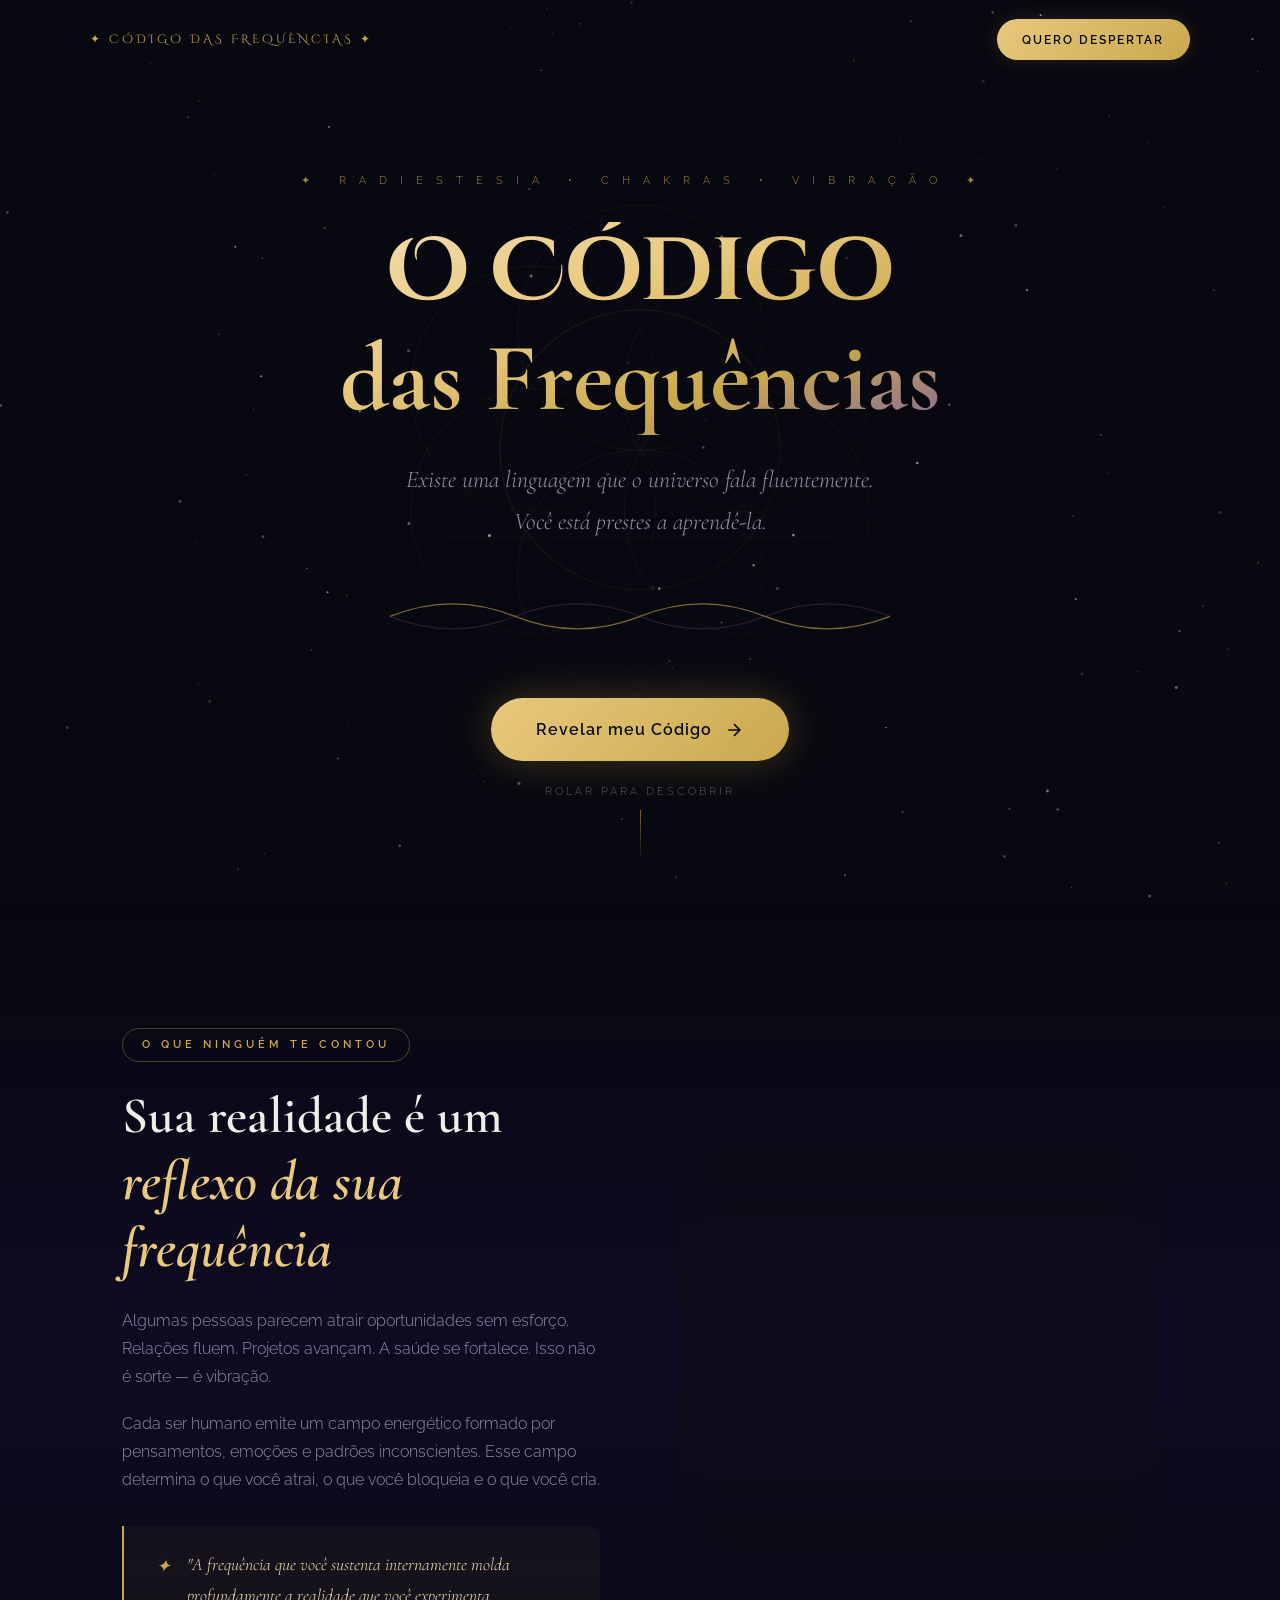
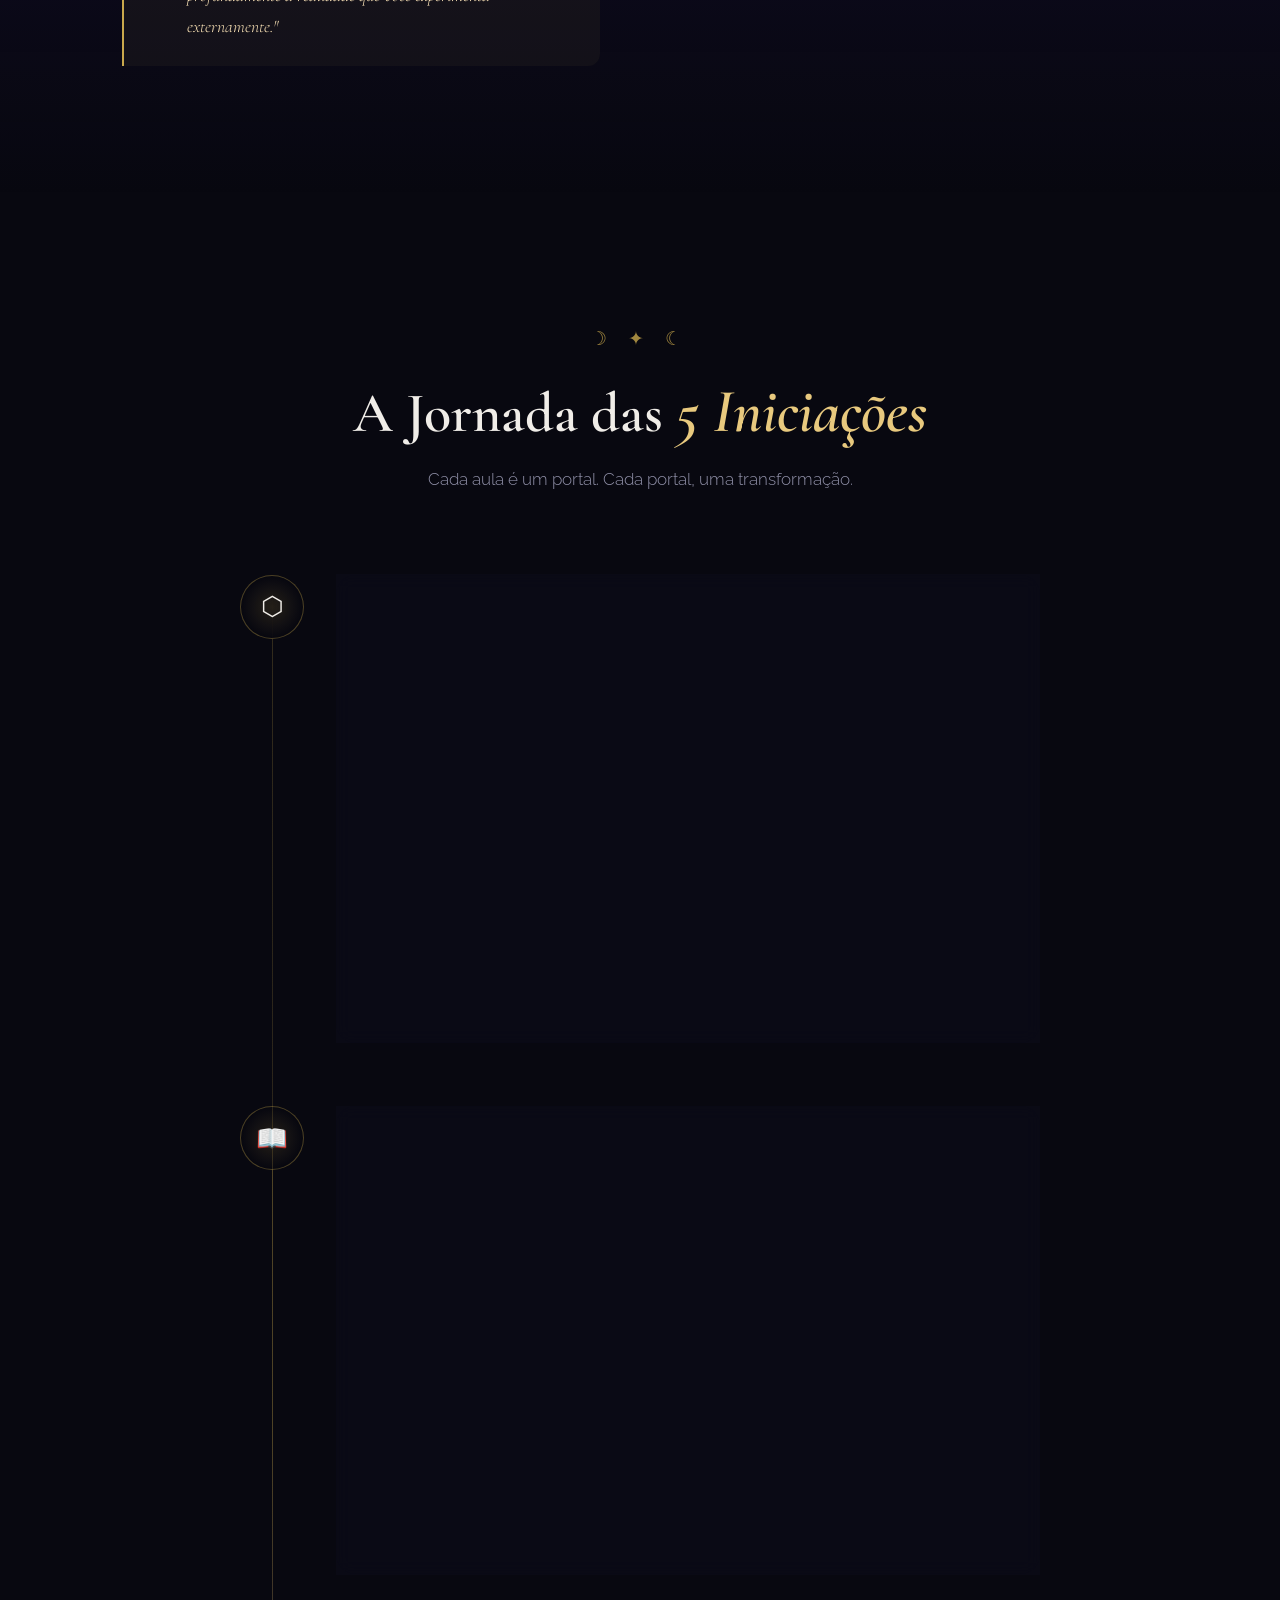
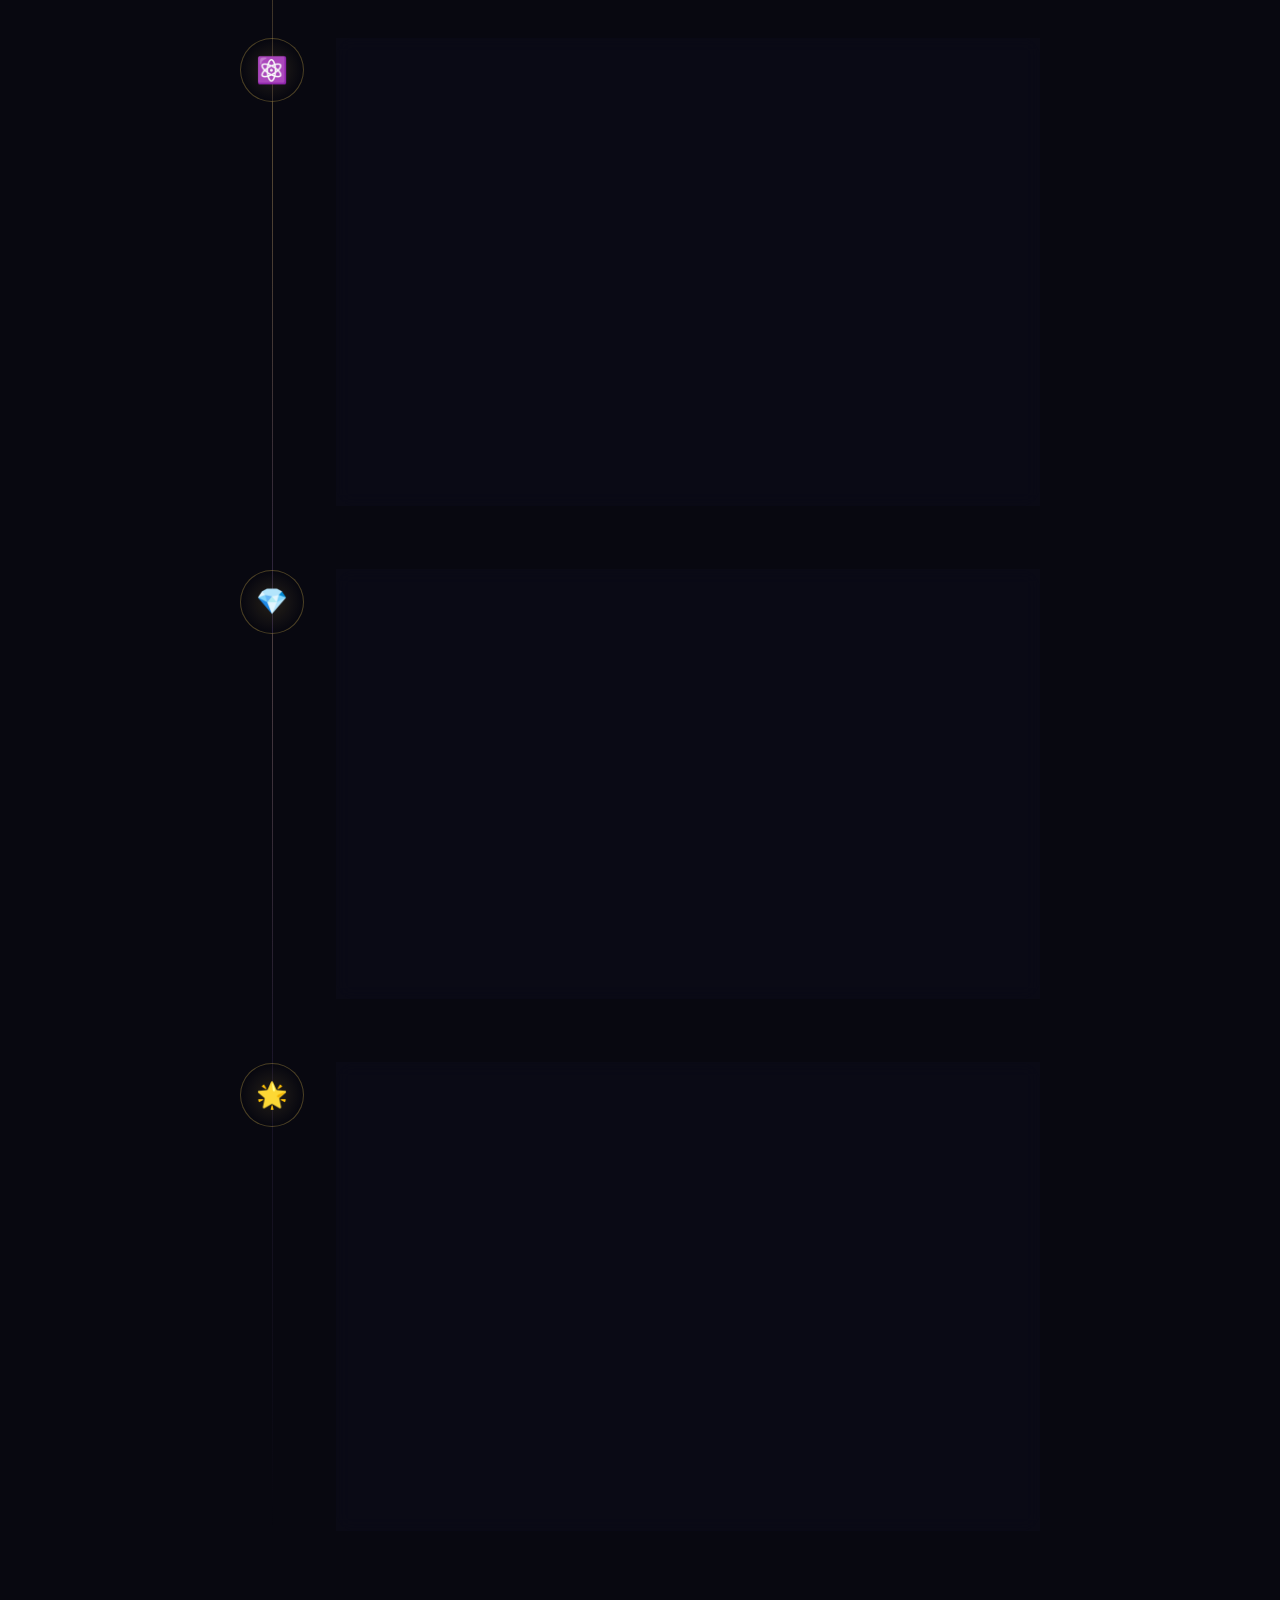
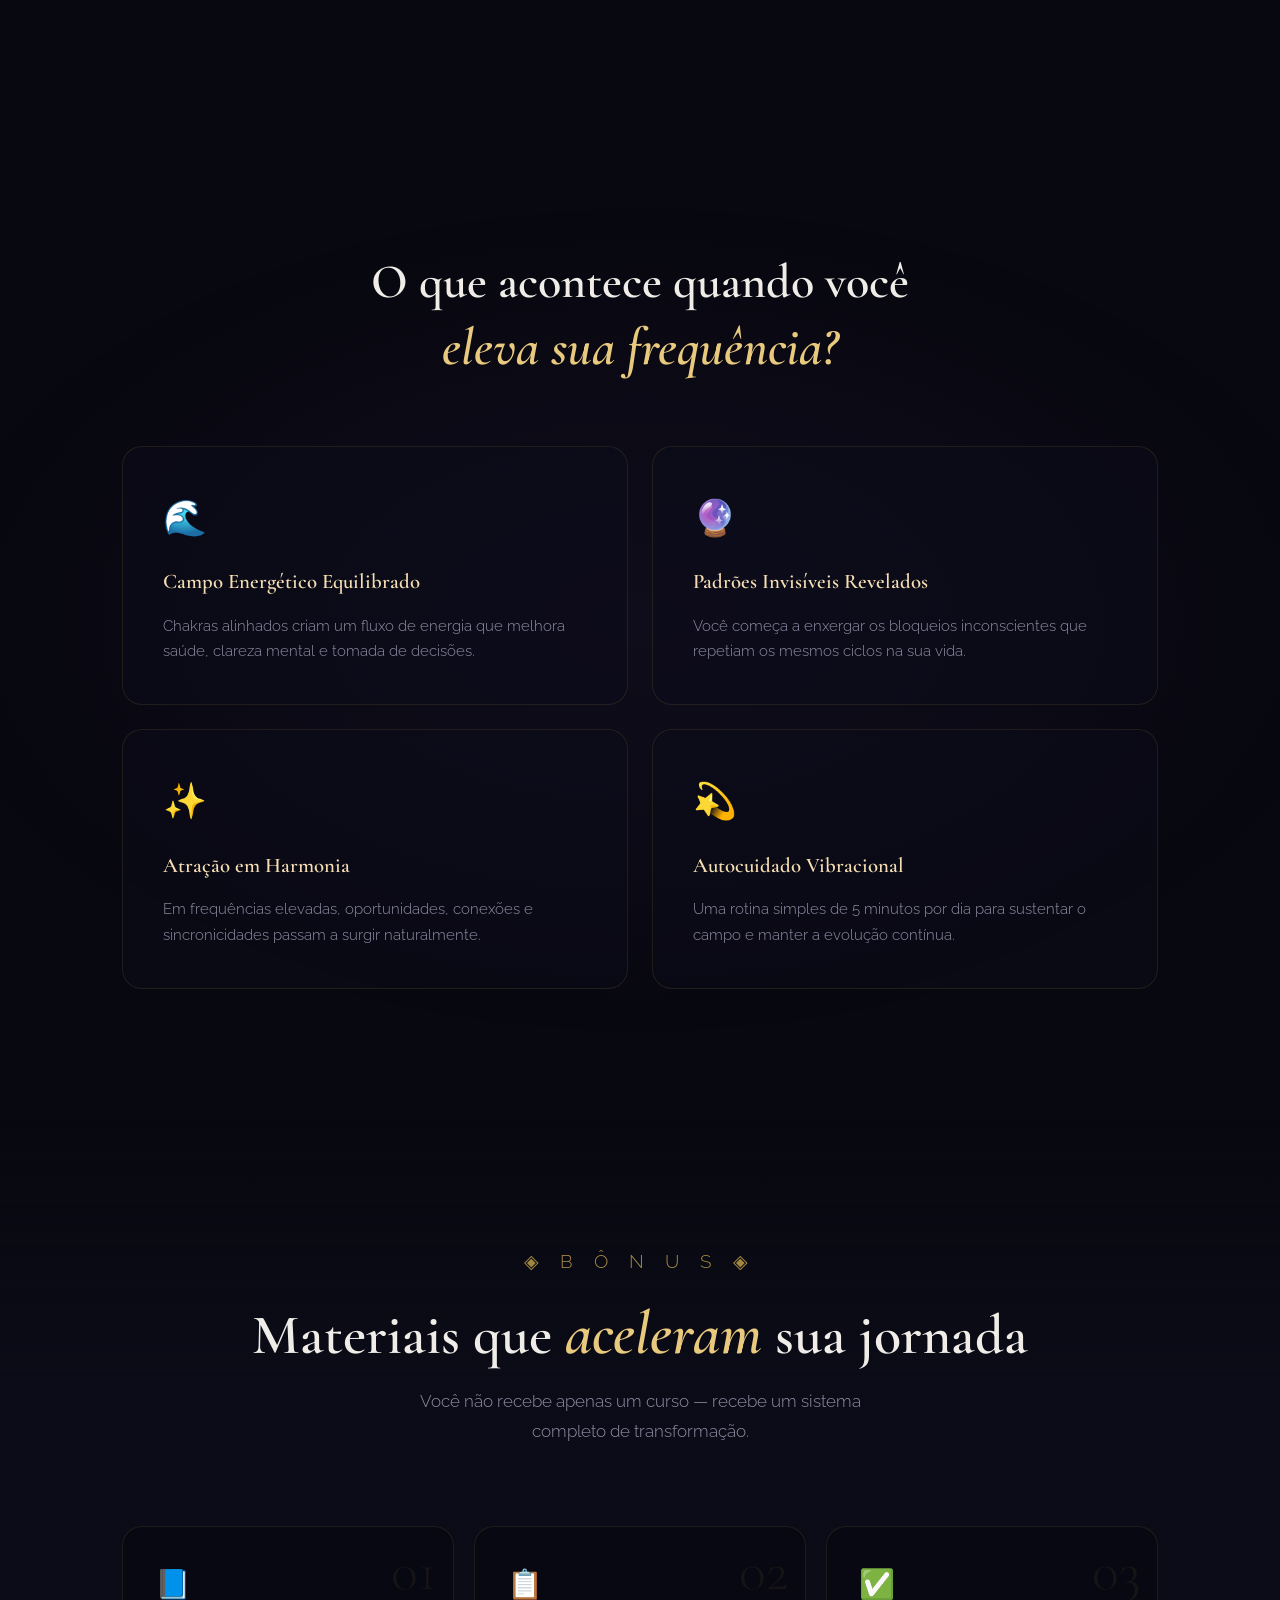
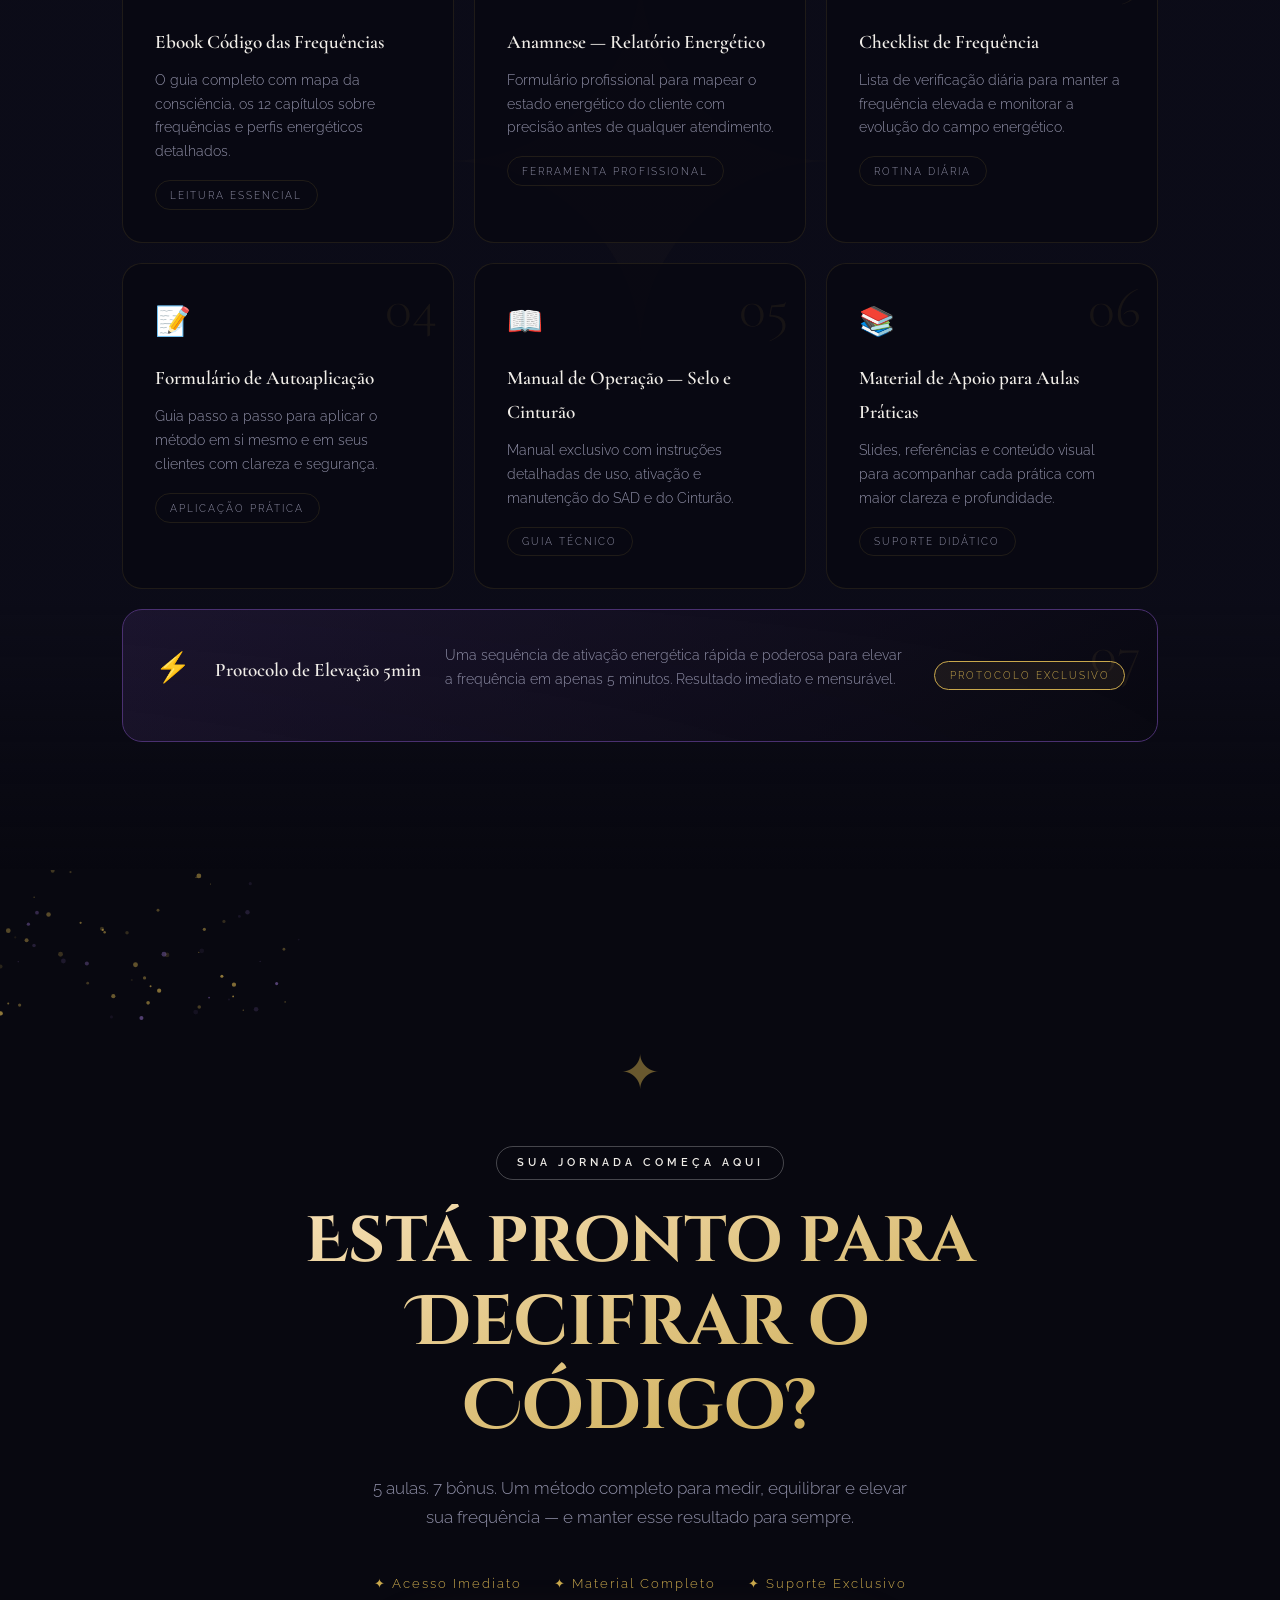
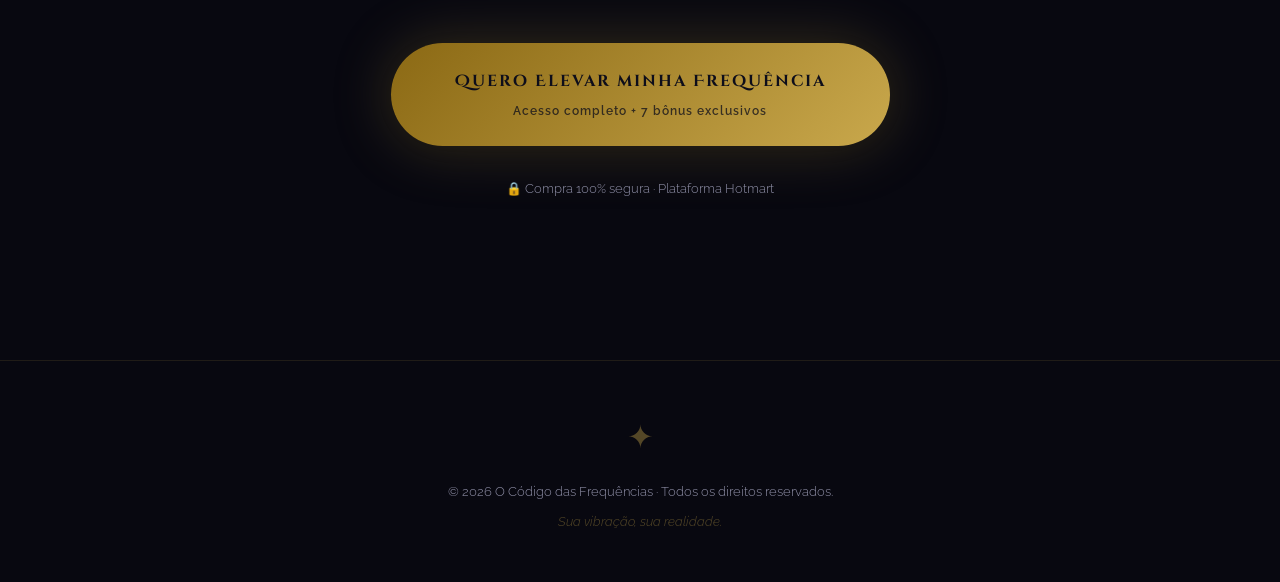
==== index.html @ 3b147915 "feat: landing page O Código das Frequências - design místico premium - HTML: estrutura completa com " ====
<!DOCTYPE html>
<html lang="pt-br">
<head>
  <meta charset="UTF-8" />
  <meta name="viewport" content="width=device-width, initial-scale=1.0" />

  <!-- SEO Básico -->
  <title>O Código das Frequências | Desperte sua Vibração</title>
  <meta name="description" content="Aprenda a medir, equilibrar e elevar sua frequência energética com radiestesia, chakras e o método vibracional mais completo do Brasil. 5 aulas + 7 bônus exclusivos." />
  <meta name="keywords" content="frequências, radiestesia, chakras, pêndulo, vibração, escala hawkins, elevação vibracional, curso online" />
  <meta name="author" content="O Código das Frequências" />
  <meta name="robots" content="index, follow" />

  <!-- Open Graph (WhatsApp, Facebook, Instagram) -->
  <meta property="og:type" content="website" />
  <meta property="og:title" content="O Código das Frequências | Desperte sua Vibração" />
  <meta property="og:description" content="5 aulas + 7 bônus. Um método completo para medir, equilibrar e elevar sua frequência energética." />
  <meta property="og:url" content="https://ocodigodasfrequencias.com.br/" />
  <meta property="og:locale" content="pt_BR" />

  <!-- Twitter Card -->
  <meta name="twitter:card" content="summary_large_image" />
  <meta name="twitter:title" content="O Código das Frequências" />
  <meta name="twitter:description" content="5 aulas + 7 bônus. Aprenda a medir e elevar sua frequência energética." />

  <!-- Fontes Google (preconnect acelerado) -->
  <link rel="preconnect" href="https://fonts.googleapis.com" />
  <link rel="preconnect" href="https://fonts.gstatic.com" crossorigin />
  <link href="https://fonts.googleapis.com/css2?family=Cinzel+Decorative:wght@400;700&family=Cormorant+Garamond:ital,wght@0,300;0,600;1,300&family=Raleway:wght@300;400;600&display=swap" rel="stylesheet" />

  <!-- Estilos -->
  <link rel="stylesheet" href="style.css" />
</head>
<body>

  <!-- CANVAS FUNDO MÍSTICO -->
  <canvas id="cosmos-canvas"></canvas>

  <!-- BARRA DE NAVEGAÇÃO -->
  <nav id="navbar">
    <div class="nav-inner">
      <div class="nav-logo">✦ CÓDIGO DAS FREQUÊNCIAS ✦</div>
      <a href="#inscricao" class="nav-cta">Quero Despertar</a>
    </div>
  </nav>

  <!-- ═══════════════ HERO ═══════════════ -->
  <section id="hero">
    <div class="hero-mandala" aria-hidden="true">
      <svg viewBox="0 0 400 400" xmlns="http://www.w3.org/2000/svg">
        <!-- Pétalas da Flor da Vida -->
        <g class="mandala-ring" style="transform-origin:200px 200px">
          <circle cx="200" cy="200" r="80" fill="none" stroke="url(#goldGrad)" stroke-width="0.6" opacity="0.5"/>
          <circle cx="200" cy="130" r="70" fill="none" stroke="url(#goldGrad)" stroke-width="0.5" opacity="0.4"/>
          <circle cx="200" cy="270" r="70" fill="none" stroke="url(#goldGrad)" stroke-width="0.5" opacity="0.4"/>
          <circle cx="139" cy="165" r="70" fill="none" stroke="url(#goldGrad)" stroke-width="0.5" opacity="0.4"/>
          <circle cx="261" cy="165" r="70" fill="none" stroke="url(#goldGrad)" stroke-width="0.5" opacity="0.4"/>
          <circle cx="139" cy="235" r="70" fill="none" stroke="url(#goldGrad)" stroke-width="0.5" opacity="0.4"/>
          <circle cx="261" cy="235" r="70" fill="none" stroke="url(#goldGrad)" stroke-width="0.5" opacity="0.4"/>
        </g>
        <!-- Anel externo -->
        <g class="mandala-ring-reverse" style="transform-origin:200px 200px">
          <circle cx="200" cy="200" r="130" fill="none" stroke="url(#purpleGrad)" stroke-width="0.4" stroke-dasharray="4 6" opacity="0.5"/>
          <circle cx="200" cy="200" r="155" fill="none" stroke="url(#goldGrad)" stroke-width="0.3" stroke-dasharray="2 8" opacity="0.3"/>
          <circle cx="200" cy="200" r="185" fill="none" stroke="url(#purpleGrad)" stroke-width="0.25" stroke-dasharray="1 10" opacity="0.2"/>
        </g>
        <!-- Triângulo de Metatron -->
        <g opacity="0.25">
          <polygon points="200,60 313,250 87,250" fill="none" stroke="#C9A84C" stroke-width="0.6"/>
          <polygon points="200,340 87,150 313,150" fill="none" stroke="#7B5EA7" stroke-width="0.6"/>
        </g>
        <!-- Gradientes -->
        <defs>
          <linearGradient id="goldGrad" x1="0%" y1="0%" x2="100%" y2="100%">
            <stop offset="0%" stop-color="#F5DEB3"/>
            <stop offset="50%" stop-color="#C9A84C"/>
            <stop offset="100%" stop-color="#8B6914"/>
          </linearGradient>
          <linearGradient id="purpleGrad" x1="0%" y1="0%" x2="100%" y2="100%">
            <stop offset="0%" stop-color="#7B5EA7"/>
            <stop offset="100%" stop-color="#4A3070"/>
          </linearGradient>
        </defs>
      </svg>
    </div>

    <div class="hero-content">
      <p class="hero-eyebrow">✦ &nbsp; R A D I E S T E S I A &nbsp; • &nbsp; C H A K R A S &nbsp; • &nbsp; V I B R A Ç Ã O &nbsp; ✦</p>
      <h1 class="hero-title">O Código<br><em>das Frequências</em></h1>
      <p class="hero-subtitle">
        Existe uma linguagem que o universo fala fluentemente.<br>
        Você está prestes a aprendê-la.
      </p>
      <div class="hero-wave" aria-hidden="true">
        <svg viewBox="0 0 600 80" preserveAspectRatio="none">
          <path id="waveAnim1" d="M0,40 Q75,10 150,40 T300,40 T450,40 T600,40" fill="none" stroke="#C9A84C" stroke-width="1.5" opacity="0.6"/>
          <path id="waveAnim2" d="M0,40 Q75,70 150,40 T300,40 T450,40 T600,40" fill="none" stroke="#7B5EA7" stroke-width="1" opacity="0.4"/>
        </svg>
      </div>
      <a href="#inscricao" class="btn-hero">
        <span>Revelar meu Código</span>
        <svg width="20" height="20" viewBox="0 0 24 24" fill="none" stroke="currentColor" stroke-width="2"><path d="M5 12h14M12 5l7 7-7 7"/></svg>
      </a>
    </div>

    <div class="hero-scroll-hint">
      <span>rolar para descobrir</span>
      <div class="scroll-line"></div>
    </div>
  </section>

  <!-- ═══════════════ DESPERTAR ═══════════════ -->
  <section id="despertar">
    <div class="container">
      <div class="awakening-grid">
        <div class="awakening-text reveal">
          <span class="label-tag">O que ninguém te contou</span>
          <h2>Sua realidade é um<br><em>reflexo da sua frequência</em></h2>
          <p>Algumas pessoas parecem atrair oportunidades sem esforço. Relações fluem. Projetos avançam. A saúde se fortalece. Isso não é sorte — é vibração.</p>
          <p>Cada ser humano emite um campo energético formado por pensamentos, emoções e padrões inconscientes. Esse campo determina o que você atrai, o que você bloqueia e o que você cria.</p>
          <blockquote class="mystical-quote">
            <span class="quote-glyph">✦</span>
            "A frequência que você sustenta internamente molda profundamente a realidade que você experimenta externamente."
          </blockquote>
        </div>
        <div class="awakening-visual reveal">
          <div class="frequency-meter">
            <div class="meter-label">Escala Hawkins</div>
            <div class="meter-bars">
              <div class="bar bar-low" data-level="Vergonha • Medo • Apatia" data-hz="20–100Hz"></div>
              <div class="bar bar-mid" data-level="Coragem • Aceitação" data-hz="200Hz"></div>
              <div class="bar bar-high" data-level="Amor • Alegria" data-hz="500Hz"></div>
              <div class="bar bar-peak" data-level="Paz • Iluminação" data-hz="700Hz+"></div>
            </div>
            <div class="meter-needle" id="needle"></div>
            <p class="meter-caption">Em qual frequência você está agora?</p>
          </div>
        </div>
      </div>
    </div>
  </section>

  <!-- ═══════════════ O MÉTODO / AULAS ═══════════════ -->
  <section id="metodo">
    <div class="section-header reveal">
      <span class="section-rune">☽ ✦ ☾</span>
      <h2>A Jornada das <em>5 Iniciações</em></h2>
      <p class="section-sub">Cada aula é um portal. Cada portal, uma transformação.</p>
    </div>

    <div class="container">
      <div class="journey-path">

        <div class="journey-node reveal" data-number="01">
          <div class="node-connector"></div>
          <div class="node-icon">⬡</div>
          <div class="node-content">
            <div class="node-badge">Aula 1 · Iniciação</div>
            <h3>Primeiro Contato e Medição da Frequência</h3>
            <p class="node-goal">🎯 Você sai desta aula já sabendo usar o pêndulo e medir sua frequência.</p>
            <ul class="node-list">
              <li>O que é radiestesia e como ela funciona</li>
              <li>Apresentação dos instrumentos sagrados</li>
              <li>Como segurar, programar e calibrar o pêndulo</li>
              <li>Como evitar interferência energética</li>
              <li>Sua primeira medição com o Biômetro Escala Hawkins</li>
            </ul>
            <div class="node-tool">🔮 Ferramenta: Biômetro · Escala Hawkins</div>
          </div>
        </div>

        <div class="journey-node reveal" data-number="02">
          <div class="node-connector"></div>
          <div class="node-icon">📖</div>
          <div class="node-content">
            <div class="node-badge">Aula 2 · Diagnóstico</div>
            <h3>Confirmação e Consciência da Frequência</h3>
            <p class="node-goal">🎯 Você valida e aprofunda o diagnóstico do seu estado vibracional.</p>
            <ul class="node-list">
              <li>Como interpretar a frequência encontrada</li>
              <li>Explicação das faixas vibracionais da consciência</li>
              <li>Uso do Livro Digital das Frequências</li>
              <li>Como preencher o formulário de evolução</li>
              <li>Por que registrar e acompanhar</li>
            </ul>
            <div class="node-tool">📚 Ferramenta: Ebook Código das Frequências</div>
          </div>
        </div>

        <div class="journey-node reveal" data-number="03">
          <div class="node-connector"></div>
          <div class="node-icon">⚛️</div>
          <div class="node-content">
            <div class="node-badge">Aula 3 · Alinhamento</div>
            <h3>Diagnóstico e Alinhamento dos Chakras</h3>
            <p class="node-goal">🎯 Você identifica e corrige desequilíbrios energéticos em tempo real.</p>
            <ul class="node-list">
              <li>O que são chakras e como impactam sua vida</li>
              <li>Como medir cada chakra com precisão</li>
              <li>Identificar bloqueio ou excesso energético</li>
              <li>Uso do relógio radiestésico e gráfico de alinhamento</li>
              <li>Aplicação das pedras corretas e comandos de alinhamento</li>
            </ul>
            <div class="node-tool">🔷 Ferramentas: Biômetro dos Chakras · Relógio Radiestésico · Pedras</div>
          </div>
        </div>

        <div class="journey-node reveal" data-number="04">
          <div class="node-connector"></div>
          <div class="node-icon">💎</div>
          <div class="node-content">
            <div class="node-badge">Aula 4 · Elevação</div>
            <h3>Elevação e Reprogramação da Frequência</h3>
            <p class="node-goal">🎯 Você sobe seu padrão vibracional e sente o resultado na mesma aula.</p>
            <ul class="node-list">
              <li>Como usar o SAD — Selo de Ascensão Diamantina</li>
              <li>Reforço da elevação após o alinhamento</li>
              <li>Tempo de aplicação e verificação</li>
              <li>O ciclo completo: medir → alinhar → elevar → medir</li>
            </ul>
            <div class="node-tool">💎 Ferramenta: SAD — Selo de Ascensão Diamantina</div>
          </div>
        </div>

        <div class="journey-node reveal" data-number="05">
          <div class="node-icon">🌟</div>
          <div class="node-content">
            <div class="node-badge">Aula 5 · Sustentação</div>
            <h3>Sustentação da Frequência — O Segredo</h3>
            <p class="node-goal">🎯 Você aprende a manter o resultado e criar uma rotina de elevação contínua.</p>
            <ul class="node-list">
              <li>O Cinturão de Sustentação Energética</li>
              <li>Como equilibrar campo espiritual, mental e emocional</li>
              <li>Por que a frequência cai e como evitar</li>
              <li>Rotina simples de autocuidado vibracional</li>
              <li>Estabilização da aura e harmonização dos chakras</li>
            </ul>
            <div class="node-tool">⚡ Ferramenta: Cinturão de Sustentação Energética</div>
          </div>
        </div>

      </div>
    </div>
  </section>

  <!-- ═══════════════ PROVA SOCIAL / TRANSFORMAÇÃO ═══════════════ -->
  <section id="transformacao">
    <div class="container">
      <div class="transform-header reveal">
        <h2>O que acontece quando você<br><em>eleva sua frequência?</em></h2>
      </div>
      <div class="transform-grid">
        <div class="transform-card reveal">
          <div class="transform-icon">🌊</div>
          <h4>Campo Energético Equilibrado</h4>
          <p>Chakras alinhados criam um fluxo de energia que melhora saúde, clareza mental e tomada de decisões.</p>
        </div>
        <div class="transform-card reveal">
          <div class="transform-icon">🔮</div>
          <h4>Padrões Invisíveis Revelados</h4>
          <p>Você começa a enxergar os bloqueios inconscientes que repetiam os mesmos ciclos na sua vida.</p>
        </div>
        <div class="transform-card reveal">
          <div class="transform-icon">✨</div>
          <h4>Atração em Harmonia</h4>
          <p>Em frequências elevadas, oportunidades, conexões e sincronicidades passam a surgir naturalmente.</p>
        </div>
        <div class="transform-card reveal">
          <div class="transform-icon">💫</div>
          <h4>Autocuidado Vibracional</h4>
          <p>Uma rotina simples de 5 minutos por dia para sustentar o campo e manter a evolução contínua.</p>
        </div>
      </div>
    </div>
  </section>

  <!-- ═══════════════ BÔNUS ═══════════════ -->
  <section id="bonus">
    <div class="bonus-bg-symbol" aria-hidden="true">✦</div>
    <div class="container">
      <div class="section-header reveal">
        <span class="section-rune">◈ B Ô N U S ◈</span>
        <h2>Materiais que <em>aceleram</em> sua jornada</h2>
        <p class="section-sub">Você não recebe apenas um curso — recebe um sistema completo de transformação.</p>
      </div>
      <div class="bonus-grid">
        <div class="bonus-card reveal">
          <div class="bonus-number">01</div>
          <div class="bonus-icon">📘</div>
          <h4>Ebook Código das Frequências</h4>
          <p>O guia completo com mapa da consciência, os 12 capítulos sobre frequências e perfis energéticos detalhados.</p>
          <div class="bonus-tag">Leitura Essencial</div>
        </div>
        <div class="bonus-card reveal">
          <div class="bonus-number">02</div>
          <div class="bonus-icon">📋</div>
          <h4>Anamnese — Relatório Energético</h4>
          <p>Formulário profissional para mapear o estado energético do cliente com precisão antes de qualquer atendimento.</p>
          <div class="bonus-tag">Ferramenta Profissional</div>
        </div>
        <div class="bonus-card reveal">
          <div class="bonus-number">03</div>
          <div class="bonus-icon">✅</div>
          <h4>Checklist de Frequência</h4>
          <p>Lista de verificação diária para manter a frequência elevada e monitorar a evolução do campo energético.</p>
          <div class="bonus-tag">Rotina Diária</div>
        </div>
        <div class="bonus-card reveal">
          <div class="bonus-number">04</div>
          <div class="bonus-icon">📝</div>
          <h4>Formulário de Autoaplicação</h4>
          <p>Guia passo a passo para aplicar o método em si mesmo e em seus clientes com clareza e segurança.</p>
          <div class="bonus-tag">Aplicação Prática</div>
        </div>
        <div class="bonus-card reveal">
          <div class="bonus-number">05</div>
          <div class="bonus-icon">📖</div>
          <h4>Manual de Operação — Selo e Cinturão</h4>
          <p>Manual exclusivo com instruções detalhadas de uso, ativação e manutenção do SAD e do Cinturão.</p>
          <div class="bonus-tag">Guia Técnico</div>
        </div>
        <div class="bonus-card reveal">
          <div class="bonus-number">06</div>
          <div class="bonus-icon">📚</div>
          <h4>Material de Apoio para Aulas Práticas</h4>
          <p>Slides, referências e conteúdo visual para acompanhar cada prática com maior clareza e profundidade.</p>
          <div class="bonus-tag">Suporte Didático</div>
        </div>
        <div class="bonus-card reveal bonus-card-featured">
          <div class="bonus-number">07</div>
          <div class="bonus-icon">⚡</div>
          <h4>Protocolo de Elevação 5min</h4>
          <p>Uma sequência de ativação energética rápida e poderosa para elevar a frequência em apenas 5 minutos. Resultado imediato e mensurável.</p>
          <div class="bonus-tag bonus-tag-gold">Protocolo Exclusivo</div>
        </div>
      </div>
    </div>
  </section>

  <!-- ═══════════════ CTA FINAL ═══════════════ -->
  <section id="inscricao">
    <canvas id="cta-particles"></canvas>
    <div class="cta-inner">
      <div class="cta-mandala-sm" aria-hidden="true">✦</div>
      <span class="label-tag label-white">Sua jornada começa aqui</span>
      <h2 class="cta-title">Está pronto para<br><em>Decifrar o Código?</em></h2>
      <p class="cta-sub">
        5 aulas. 7 bônus. Um método completo para medir, equilibrar e elevar<br>
        sua frequência — e manter esse resultado para sempre.
      </p>

      <div class="cta-features">
        <span>✦ Acesso Imediato</span>
        <span>✦ Material Completo</span>
        <span>✦ Suporte Exclusivo</span>
      </div>

      <a href="https://pay.hotmart.com/X105061691M" target="_blank" rel="noopener" class="btn-cta" id="main-cta">
        <span class="btn-cta-text">Quero Elevar minha Frequência</span>
        <span class="btn-cta-sub">Acesso completo + 7 bônus exclusivos</span>
      </a>

      <p class="cta-guarantee">🔒 Compra 100% segura · Plataforma Hotmart</p>
    </div>
  </section>

  <!-- FOOTER -->
  <footer>
    <div class="footer-symbol">✦</div>
    <p>© <span id="year"></span> O Código das Frequências · Todos os direitos reservados.</p>
    <p class="footer-tagline">Sua vibração, sua realidade.</p>
  </footer>

  <script src="script.js"></script>
</body>
</html>
---- style.css ----
/* ══════════════════════════════════════════
   CÓDIGO DAS FREQUÊNCIAS — Design System
   Paleta: Escuro Profundo + Ouro Velho + Violeta Místico
   ══════════════════════════════════════════ */

:root {
  --black-cosmos: #080810;
  --black-deep: #0D0D1A;
  --black-mid: #12122A;
  --purple-deep: #1A1040;
  --purple-mid: #4A3070;
  --purple-light: #7B5EA7;
  --purple-glow: rgba(123, 94, 167, 0.15);
  --gold-dark: #8B6914;
  --gold-mid: #C9A84C;
  --gold-light: #E8C97E;
  --gold-pale: #F5DEB3;
  --gold-glow: rgba(201,168,76,0.15);
  --text-white: #F0EDE8;
  --text-muted: #9090A8;
  --text-gold: #C9A84C;
  --border-subtle: rgba(201,168,76,0.12);
  --border-glow: rgba(201,168,76,0.35);
  --transition-smooth: all 0.6s cubic-bezier(0.16,1,0.3,1);
  --radius-card: 20px;
}

*, *::before, *::after { box-sizing: border-box; margin: 0; padding: 0; }

html { scroll-behavior: smooth; }

body {
  background: var(--black-cosmos);
  color: var(--text-white);
  font-family: 'Raleway', sans-serif;
  font-weight: 300;
  line-height: 1.75;
  overflow-x: hidden;
}

/* ── CANVAS COSMOS ── */
#cosmos-canvas {
  position: fixed;
  inset: 0;
  z-index: 0;
  pointer-events: none;
  opacity: 0.6;
}

/* ── HELPERS ── */
.container { max-width: 1100px; margin: 0 auto; padding: 0 2rem; }

em { font-style: italic; color: var(--gold-light); font-family: 'Cormorant Garamond', serif; font-size: 1.1em; }

.label-tag {
  display: inline-block;
  font-size: 0.7rem;
  font-weight: 600;
  letter-spacing: 4px;
  text-transform: uppercase;
  color: var(--gold-mid);
  border: 1px solid var(--border-glow);
  padding: 0.4rem 1.2rem;
  border-radius: 50px;
  margin-bottom: 1.5rem;
}
.label-white { color: var(--text-white); border-color: rgba(255,255,255,0.25); }

/* ── REVEAL ANIMATION ── */
.reveal {
  opacity: 0;
  transform: translateY(40px);
  transition: opacity 0.9s ease, transform 0.9s ease;
}
.reveal.visible { opacity: 1; transform: translateY(0); }

/* ══ NAVBAR ══ */
#navbar {
  position: fixed;
  top: 0; left: 0; right: 0;
  z-index: 100;
  padding: 1.2rem 2rem;
  transition: background 0.4s ease, backdrop-filter 0.4s ease;
}
#navbar.scrolled {
  background: rgba(8,8,16,0.85);
  backdrop-filter: blur(16px);
  border-bottom: 1px solid var(--border-subtle);
}
.nav-inner {
  max-width: 1100px; margin: 0 auto;
  display: flex; align-items: center; justify-content: space-between;
}
.nav-logo {
  font-family: 'Cinzel Decorative', cursive;
  font-size: 0.75rem;
  letter-spacing: 3px;
  color: var(--gold-mid);
}
.nav-cta {
  font-size: 0.78rem;
  font-weight: 600;
  letter-spacing: 2px;
  text-transform: uppercase;
  color: var(--black-cosmos);
  background: linear-gradient(135deg, var(--gold-light), var(--gold-mid));
  padding: 0.6rem 1.6rem;
  border-radius: 50px;
  text-decoration: none;
  transition: var(--transition-smooth);
  box-shadow: 0 0 20px var(--gold-glow);
}
.nav-cta:hover { transform: translateY(-2px); box-shadow: 0 6px 30px rgba(201,168,76,0.35); }

/* ══ HERO ══ */
#hero {
  position: relative;
  min-height: 100vh;
  display: flex;
  flex-direction: column;
  align-items: center;
  justify-content: center;
  text-align: center;
  padding: 8rem 2rem 6rem;
  z-index: 1;
  overflow: hidden;
}

.hero-mandala {
  position: absolute;
  inset: 0;
  display: flex;
  align-items: center;
  justify-content: center;
  pointer-events: none;
}
.hero-mandala svg {
  width: min(90vw, 700px);
  height: min(90vw, 700px);
  opacity: 0.18;
}

@keyframes mandalaRotate { to { transform: rotate(360deg); } }
@keyframes mandalaRotateRev { to { transform: rotate(-360deg); } }
.mandala-ring { animation: mandalaRotate 80s linear infinite; }
.mandala-ring-reverse { animation: mandalaRotateRev 60s linear infinite; }

.hero-content { position: relative; z-index: 2; max-width: 820px; }

.hero-eyebrow {
  font-size: 0.7rem;
  letter-spacing: 5px;
  color: var(--gold-mid);
  margin-bottom: 2rem;
  opacity: 0.8;
}
.hero-title {
  font-family: 'Cinzel Decorative', cursive;
  font-size: clamp(2.4rem, 7vw, 5.5rem);
  line-height: 1.15;
  margin-bottom: 1.5rem;
  background: linear-gradient(160deg, var(--gold-pale) 0%, var(--gold-light) 40%, var(--gold-mid) 70%, var(--purple-light) 100%);
  -webkit-background-clip: text;
  background-clip: text;
  -webkit-text-fill-color: transparent;
  animation: fadeUp 1.2s ease-out both;
}
.hero-title em {
  display: block;
  font-style: normal;
  -webkit-text-fill-color: transparent;
}
.hero-subtitle {
  font-family: 'Cormorant Garamond', serif;
  font-size: clamp(1.1rem, 2.5vw, 1.5rem);
  font-style: italic;
  color: var(--text-muted);
  margin-bottom: 2.5rem;
  animation: fadeUp 1.4s ease-out both;
}
.hero-wave {
  margin: 0 auto 2.5rem;
  max-width: 500px;
  animation: fadeUp 1.6s ease-out both;
}
.hero-wave svg { width: 100%; overflow: visible; }
#waveAnim1 { animation: wave1 4s ease-in-out infinite; }
#waveAnim2 { animation: wave2 5s ease-in-out infinite; }
@keyframes wave1 {
  0%,100% { d: path("M0,40 Q75,10 150,40 T300,40 T450,40 T600,40"); }
  50% { d: path("M0,40 Q75,70 150,40 T300,40 T450,40 T600,40"); }
}
@keyframes wave2 {
  0%,100% { d: path("M0,40 Q75,70 150,40 T300,40 T450,40 T600,40"); }
  50% { d: path("M0,40 Q75,10 150,40 T300,40 T450,40 T600,40"); }
}

.btn-hero {
  display: inline-flex;
  align-items: center;
  gap: 0.75rem;
  padding: 1.1rem 2.8rem;
  background: linear-gradient(135deg, var(--gold-light), var(--gold-mid));
  color: var(--black-deep);
  font-weight: 600;
  font-size: 1rem;
  letter-spacing: 1px;
  text-decoration: none;
  border-radius: 50px;
  box-shadow: 0 0 40px rgba(201,168,76,0.3), 0 4px 20px rgba(0,0,0,0.4);
  transition: var(--transition-smooth);
  animation: fadeUp 1.8s ease-out both, pulseCta 3s ease-in-out 2s infinite;
}
.btn-hero:hover { transform: translateY(-4px); box-shadow: 0 0 60px rgba(201,168,76,0.5); }

@keyframes pulseCta {
  0%,100% { box-shadow: 0 0 40px rgba(201,168,76,0.3); }
  50% { box-shadow: 0 0 70px rgba(201,168,76,0.6); }
}
@keyframes fadeUp {
  from { opacity:0; transform:translateY(30px); }
  to { opacity:1; transform:translateY(0); }
}

.hero-scroll-hint {
  position: absolute;
  bottom: 2.5rem;
  left: 50%;
  transform: translateX(-50%);
  display: flex;
  flex-direction: column;
  align-items: center;
  gap: 0.5rem;
  color: var(--text-muted);
  font-size: 0.7rem;
  letter-spacing: 3px;
  text-transform: uppercase;
  opacity: 0.6;
}
.scroll-line {
  width: 1px;
  height: 50px;
  background: linear-gradient(to bottom, var(--gold-mid), transparent);
  animation: scrollPulse 2s ease-in-out infinite;
}
@keyframes scrollPulse { 0%,100%{height:50px}50%{height:30px} }

/* ══ DESPERTAR ══ */
#despertar {
  position: relative;
  padding: 8rem 0;
  z-index: 1;
  background: linear-gradient(180deg, transparent 0%, rgba(26,16,64,0.4) 50%, transparent 100%);
}
.awakening-grid {
  display: grid;
  grid-template-columns: 1fr 1fr;
  gap: 5rem;
  align-items: center;
}
.awakening-text h2 {
  font-family: 'Cormorant Garamond', serif;
  font-size: clamp(2rem, 4vw, 3.2rem);
  font-weight: 600;
  line-height: 1.2;
  margin-bottom: 1.5rem;
}
.awakening-text p { color: var(--text-muted); margin-bottom: 1.2rem; }
.mystical-quote {
  margin-top: 2rem;
  padding: 1.5rem 1.5rem 1.5rem 2rem;
  border-left: 2px solid var(--gold-mid);
  background: rgba(201,168,76,0.05);
  border-radius: 0 12px 12px 0;
  display: flex;
  gap: 1rem;
  align-items: flex-start;
  font-family: 'Cormorant Garamond', serif;
  font-style: italic;
  font-size: 1.1rem;
  color: var(--gold-pale);
}
.quote-glyph { color: var(--gold-mid); flex-shrink: 0; margin-top: 2px; }

/* ── Frequency Meter ── */
.frequency-meter {
  background: rgba(13,13,26,0.8);
  border: 1px solid var(--border-subtle);
  border-radius: 24px;
  padding: 2.5rem;
  text-align: center;
  backdrop-filter: blur(10px);
}
.meter-label {
  font-size: 0.7rem;
  letter-spacing: 4px;
  text-transform: uppercase;
  color: var(--gold-mid);
  margin-bottom: 2rem;
}
.meter-bars {
  display: flex;
  flex-direction: column;
  gap: 0.6rem;
  margin-bottom: 2rem;
}
.bar {
  height: 44px;
  border-radius: 8px;
  position: relative;
  display: flex;
  align-items: center;
  padding: 0 1rem;
  font-size: 0.72rem;
  letter-spacing: 1px;
  color: rgba(255,255,255,0.7);
  overflow: hidden;
  cursor: default;
  transition: all 0.4s ease;
}
.bar::before {
  content: attr(data-level) '  ·  ' attr(data-hz);
  position: relative;
  z-index: 1;
  white-space: nowrap;
}
.bar::after {
  content: '';
  position: absolute;
  inset: 0;
  opacity: 0;
  transition: opacity 0.4s;
}
.bar:hover::after { opacity: 1; }
.bar-low { background: linear-gradient(90deg, rgba(80,20,20,0.6), rgba(120,30,30,0.4)); }
.bar-mid { background: linear-gradient(90deg, rgba(60,40,100,0.6), rgba(90,60,140,0.4)); }
.bar-high { background: linear-gradient(90deg, rgba(40,80,120,0.6), rgba(60,110,160,0.4)); }
.bar-peak {
  background: linear-gradient(90deg, rgba(80,60,20,0.7) 0%, rgba(180,140,30,0.5) 50%, rgba(201,168,76,0.6) 100%);
  color: var(--gold-pale);
  animation: barGlow 3s ease-in-out infinite;
}
@keyframes barGlow {
  0%,100% { box-shadow: inset 0 0 10px rgba(201,168,76,0.1); }
  50% { box-shadow: inset 0 0 20px rgba(201,168,76,0.3); }
}
.meter-needle {
  width: 2px;
  height: 0;
  background: linear-gradient(to bottom, var(--gold-light), transparent);
  margin: 0 auto 1rem;
  border-radius: 2px;
  animation: needleGrow 1.5s ease-out forwards 0.5s, needlePulse 3s ease-in-out infinite 2s;
}
@keyframes needleGrow { to { height: 40px; } }
@keyframes needlePulse { 0%,100%{opacity:0.6}50%{opacity:1} }
.meter-caption { font-size: 0.8rem; color: var(--text-muted); font-style: italic; }

/* ══ MÉTODO ══ */
#metodo {
  position: relative;
  padding: 8rem 0;
  z-index: 1;
}
.section-header { text-align: center; margin-bottom: 5rem; }
.section-rune {
  display: block;
  font-size: 1.2rem;
  letter-spacing: 8px;
  color: var(--gold-mid);
  margin-bottom: 1.2rem;
  opacity: 0.8;
}
.section-header h2 {
  font-family: 'Cormorant Garamond', serif;
  font-size: clamp(2rem, 5vw, 3.5rem);
  font-weight: 600;
  line-height: 1.2;
  margin-bottom: 1rem;
}
.section-sub { color: var(--text-muted); font-size: 1.05rem; max-width: 500px; margin: 0 auto; }

/* ── Journey Path ── */
.journey-path {
  max-width: 800px;
  margin: 0 auto;
  position: relative;
}
.journey-path::before {
  content: '';
  position: absolute;
  left: 32px;
  top: 0; bottom: 0;
  width: 1px;
  background: linear-gradient(to bottom, transparent, var(--gold-mid), var(--purple-light), transparent);
  opacity: 0.3;
}
.journey-node {
  display: grid;
  grid-template-columns: 64px 1fr;
  gap: 2rem;
  margin-bottom: 4rem;
  position: relative;
}
.node-connector {
  position: absolute;
  left: 32px;
  top: 64px;
  bottom: -4rem;
  width: 1px;
  background: linear-gradient(to bottom, var(--gold-mid), transparent);
  opacity: 0.2;
}
.journey-node:last-child .node-connector { display: none; }
.node-icon {
  width: 64px;
  height: 64px;
  display: flex;
  align-items: center;
  justify-content: center;
  font-size: 1.6rem;
  background: radial-gradient(circle, rgba(201,168,76,0.15) 0%, transparent 70%);
  border: 1px solid var(--border-glow);
  border-radius: 50%;
  flex-shrink: 0;
  position: relative;
  z-index: 1;
  transition: all 0.5s ease;
}
.journey-node:hover .node-icon {
  border-color: var(--gold-mid);
  box-shadow: 0 0 30px var(--gold-glow);
}
.node-content {
  background: rgba(13,13,26,0.6);
  border: 1px solid var(--border-subtle);
  border-radius: var(--radius-card);
  padding: 2rem;
  backdrop-filter: blur(8px);
  transition: border-color 0.4s, box-shadow 0.4s;
}
.journey-node:hover .node-content {
  border-color: var(--border-glow);
  box-shadow: 0 0 40px rgba(201,168,76,0.08);
}
.node-badge {
  font-size: 0.68rem;
  letter-spacing: 3px;
  text-transform: uppercase;
  color: var(--gold-mid);
  margin-bottom: 0.75rem;
}
.node-content h3 {
  font-family: 'Cormorant Garamond', serif;
  font-size: 1.5rem;
  font-weight: 600;
  margin-bottom: 0.75rem;
  color: var(--text-white);
}
.node-goal {
  font-size: 0.9rem;
  color: var(--gold-pale);
  background: rgba(201,168,76,0.07);
  padding: 0.75rem 1rem;
  border-radius: 8px;
  margin-bottom: 1.25rem;
  border-left: 2px solid var(--gold-mid);
}
.node-list {
  list-style: none;
  margin-bottom: 1.25rem;
}
.node-list li {
  padding: 0.4rem 0;
  color: var(--text-muted);
  font-size: 0.92rem;
  position: relative;
  padding-left: 1.2rem;
}
.node-list li::before {
  content: '◈';
  position: absolute;
  left: 0;
  color: var(--purple-light);
  font-size: 0.7rem;
  top: 0.5rem;
}
.node-tool {
  font-size: 0.78rem;
  color: var(--purple-light);
  letter-spacing: 1px;
  border-top: 1px solid var(--border-subtle);
  padding-top: 0.75rem;
}

/* ══ TRANSFORMAÇÃO ══ */
#transformacao {
  padding: 8rem 0;
  z-index: 1;
  position: relative;
  background: radial-gradient(ellipse 80% 60% at 50% 50%, rgba(74,48,112,0.12) 0%, transparent 70%);
}
.transform-header { text-align: center; margin-bottom: 4rem; }
.transform-header h2 {
  font-family: 'Cormorant Garamond', serif;
  font-size: clamp(1.8rem, 4vw, 3rem);
  font-weight: 600;
  line-height: 1.3;
}
.transform-grid {
  display: grid;
  grid-template-columns: repeat(2, 1fr);
  gap: 1.5rem;
}
.transform-card {
  background: rgba(13,13,26,0.5);
  border: 1px solid var(--border-subtle);
  border-radius: var(--radius-card);
  padding: 2.5rem;
  transition: var(--transition-smooth);
  position: relative;
  overflow: hidden;
}
.transform-card::before {
  content: '';
  position: absolute;
  inset: 0;
  background: radial-gradient(circle at 30% 30%, rgba(201,168,76,0.06), transparent 60%);
  opacity: 0;
  transition: opacity 0.5s;
}
.transform-card:hover { border-color: var(--border-glow); transform: translateY(-6px); }
.transform-card:hover::before { opacity: 1; }
.transform-icon { font-size: 2.2rem; margin-bottom: 1rem; }
.transform-card h4 {
  font-family: 'Cormorant Garamond', serif;
  font-size: 1.3rem;
  font-weight: 600;
  margin-bottom: 0.75rem;
  color: var(--gold-pale);
}
.transform-card p { color: var(--text-muted); font-size: 0.92rem; }

/* ══ BÔNUS ══ */
#bonus {
  padding: 8rem 0;
  position: relative;
  z-index: 1;
  background: linear-gradient(180deg, transparent, rgba(13,13,26,0.8) 20%, rgba(13,13,26,0.8) 80%, transparent);
}
.bonus-bg-symbol {
  position: absolute;
  top: 50%;
  left: 50%;
  transform: translate(-50%,-50%);
  font-size: 40vw;
  color: rgba(201,168,76,0.02);
  pointer-events: none;
  font-family: 'Cinzel Decorative', cursive;
  z-index: 0;
}
.bonus-grid {
  display: grid;
  grid-template-columns: repeat(3, 1fr);
  gap: 1.25rem;
  position: relative;
  z-index: 1;
}
.bonus-card {
  background: rgba(8,8,16,0.7);
  border: 1px solid var(--border-subtle);
  border-radius: var(--radius-card);
  padding: 2rem;
  position: relative;
  transition: var(--transition-smooth);
  overflow: hidden;
}
.bonus-card-featured {
  grid-column: span 3;
  display: grid;
  grid-template-columns: auto auto 1fr auto;
  align-items: center;
  gap: 1.5rem;
  background: linear-gradient(135deg, rgba(74,48,112,0.25), rgba(8,8,16,0.8));
  border-color: var(--purple-mid);
}
.bonus-card-featured h4, .bonus-card-featured p {
  grid-column: auto;
}
.bonus-card:hover { border-color: var(--border-glow); transform: translateY(-4px); box-shadow: 0 10px 40px rgba(0,0,0,0.3); }
.bonus-number {
  position: absolute;
  top: 1rem; right: 1rem;
  font-family: 'Cormorant Garamond', serif;
  font-size: 3.5rem;
  font-weight: 300;
  color: rgba(201,168,76,0.08);
  line-height: 1;
  pointer-events: none;
}
.bonus-icon { font-size: 1.8rem; margin-bottom: 1rem; }
.bonus-card h4 {
  font-family: 'Cormorant Garamond', serif;
  font-size: 1.2rem;
  font-weight: 600;
  margin-bottom: 0.6rem;
  color: var(--text-white);
}
.bonus-card p { color: var(--text-muted); font-size: 0.85rem; margin-bottom: 1rem; }
.bonus-tag {
  display: inline-block;
  font-size: 0.65rem;
  letter-spacing: 2px;
  text-transform: uppercase;
  padding: 0.3rem 0.9rem;
  border-radius: 50px;
  border: 1px solid var(--border-subtle);
  color: var(--text-muted);
}
.bonus-tag-gold {
  border-color: var(--gold-mid);
  color: var(--gold-mid);
  background: rgba(201,168,76,0.08);
}

/* ══ CTA FINAL ══ */
#inscricao {
  position: relative;
  padding: 10rem 2rem;
  text-align: center;
  z-index: 1;
  overflow: hidden;
}
#cta-particles {
  position: absolute;
  inset: 0;
  z-index: 0;
  pointer-events: none;
}
.cta-inner { position: relative; z-index: 1; max-width: 700px; margin: 0 auto; }
.cta-mandala-sm {
  font-size: 3rem;
  color: var(--gold-mid);
  margin-bottom: 2rem;
  display: block;
  animation: spinSlow 20s linear infinite;
  opacity: 0.5;
}
@keyframes spinSlow { to { transform: rotate(360deg); } }
.cta-title {
  font-family: 'Cinzel Decorative', cursive;
  font-size: clamp(2rem, 6vw, 4rem);
  line-height: 1.2;
  margin-bottom: 1.5rem;
  background: linear-gradient(160deg, var(--gold-pale), var(--gold-mid));
  -webkit-background-clip: text;
  background-clip: text;
  -webkit-text-fill-color: transparent;
}
.cta-title em {
  display: block;
  font-style: normal;
  font-family: 'Cinzel Decorative', cursive;
  -webkit-text-fill-color: transparent;
}
.cta-sub { color: var(--text-muted); font-size: 1.05rem; margin-bottom: 2.5rem; }
.cta-features {
  display: flex;
  justify-content: center;
  flex-wrap: wrap;
  gap: 2rem;
  margin-bottom: 3rem;
  font-size: 0.8rem;
  letter-spacing: 2px;
  color: var(--gold-mid);
}
.btn-cta {
  display: inline-flex;
  flex-direction: column;
  align-items: center;
  gap: 0.4rem;
  padding: 1.5rem 4rem;
  background: linear-gradient(135deg, var(--gold-dark), var(--gold-mid), var(--gold-light));
  background-size: 200% 200%;
  color: var(--black-deep);
  text-decoration: none;
  border-radius: 60px;
  transition: var(--transition-smooth);
  box-shadow: 0 0 60px rgba(201,168,76,0.25), 0 4px 30px rgba(0,0,0,0.4);
  animation: shineBtn 4s ease infinite;
}
@keyframes shineBtn {
  0%,100% { background-position:0% 50%; box-shadow: 0 0 60px rgba(201,168,76,0.25); }
  50% { background-position:100% 50%; box-shadow: 0 0 100px rgba(201,168,76,0.5); }
}
.btn-cta:hover { transform: translateY(-6px) scale(1.02); }
.btn-cta-text { font-family: 'Cinzel Decorative', cursive; font-size: 1rem; font-weight: 700; letter-spacing: 2px; }
.btn-cta-sub { font-size: 0.72rem; opacity: 0.75; font-weight: 600; letter-spacing: 1px; }
.cta-guarantee { margin-top: 2rem; font-size: 0.8rem; color: var(--text-muted); }

/* ══ FOOTER ══ */
footer {
  padding: 3rem 2rem;
  text-align: center;
  border-top: 1px solid var(--border-subtle);
  color: var(--text-muted);
  font-size: 0.8rem;
  position: relative;
  z-index: 1;
}
.footer-symbol { font-size: 2rem; color: var(--gold-mid); opacity: 0.4; margin-bottom: 1rem; }
.footer-tagline { margin-top: 0.5rem; font-style: italic; color: rgba(201,168,76,0.4); }

/* ══ RESPONSIVE ══ */
@media (max-width: 900px) {
  .awakening-grid { grid-template-columns: 1fr; gap: 3rem; }
  .transform-grid { grid-template-columns: 1fr; }
  .bonus-grid { grid-template-columns: 1fr 1fr; }
  .bonus-card-featured { grid-column: span 2; grid-template-columns: auto 1fr; }
  .bonus-card-featured .bonus-number,
  .bonus-card-featured .bonus-tag { display: none; }
  .journey-path::before { left: 24px; }
  .journey-node { grid-template-columns: 48px 1fr; gap: 1.2rem; }
  .node-icon { width: 48px; height: 48px; font-size: 1.2rem; }
}
@media (max-width: 600px) {
  .bonus-grid { grid-template-columns: 1fr; }
  .bonus-card-featured { grid-column: span 1; grid-template-columns: auto 1fr; }
  .cta-features { gap: 1rem; }
  .btn-cta { padding: 1.2rem 2rem; }
  .nav-logo { font-size: 0.6rem; letter-spacing: 1px; }
  #hero { padding: 7rem 1.5rem 5rem; }
}
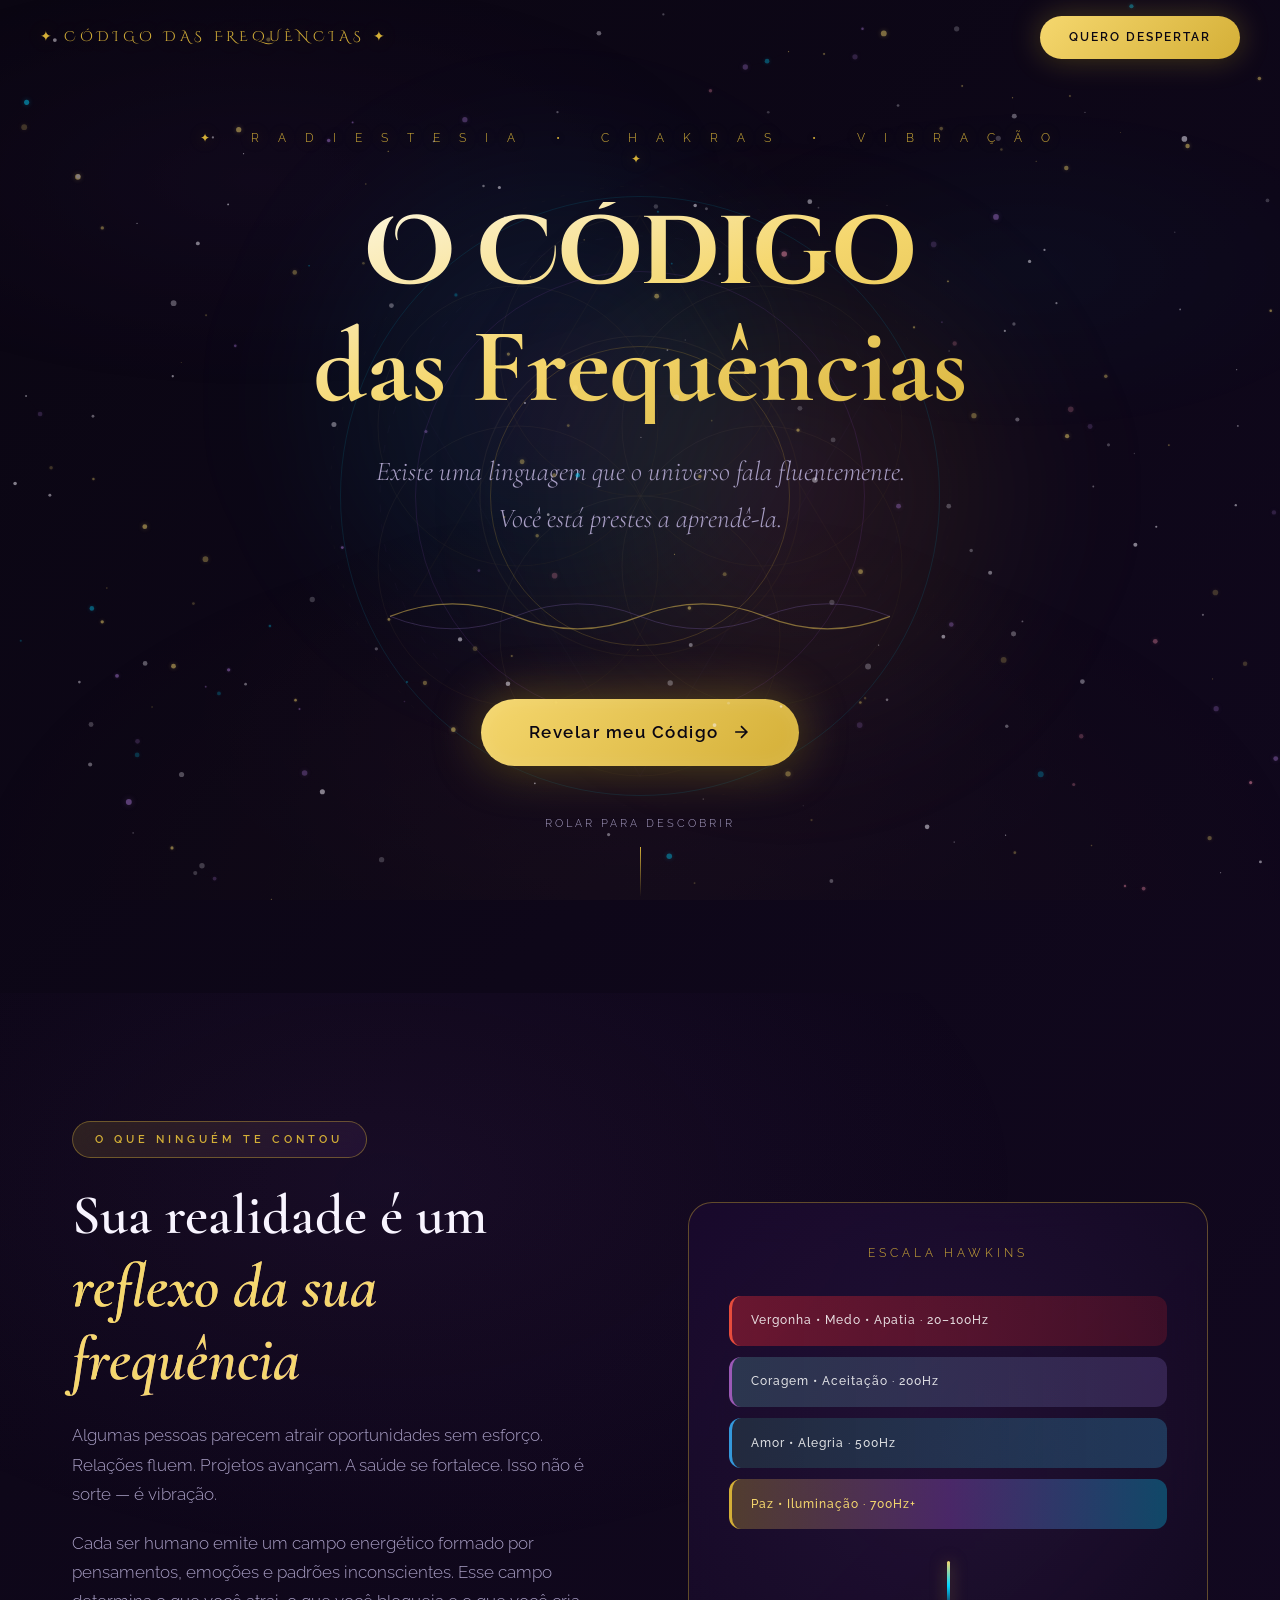
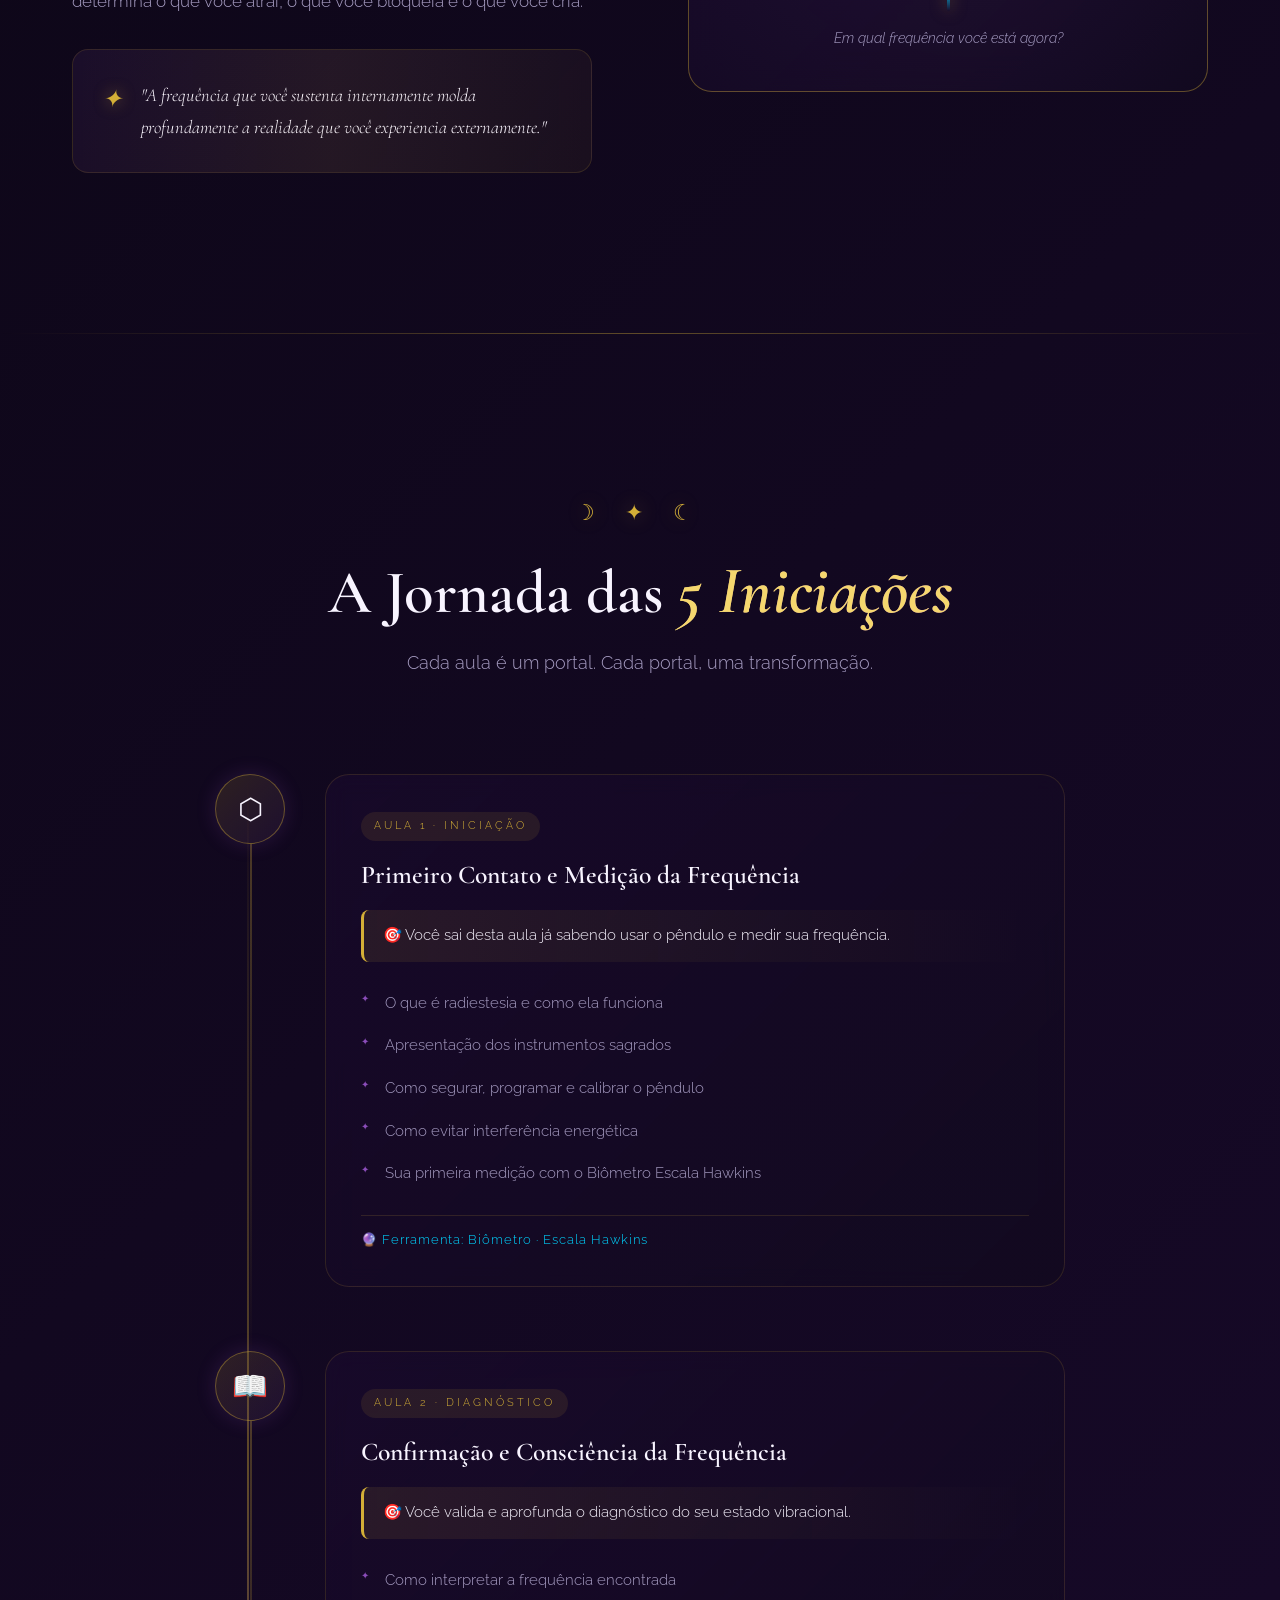
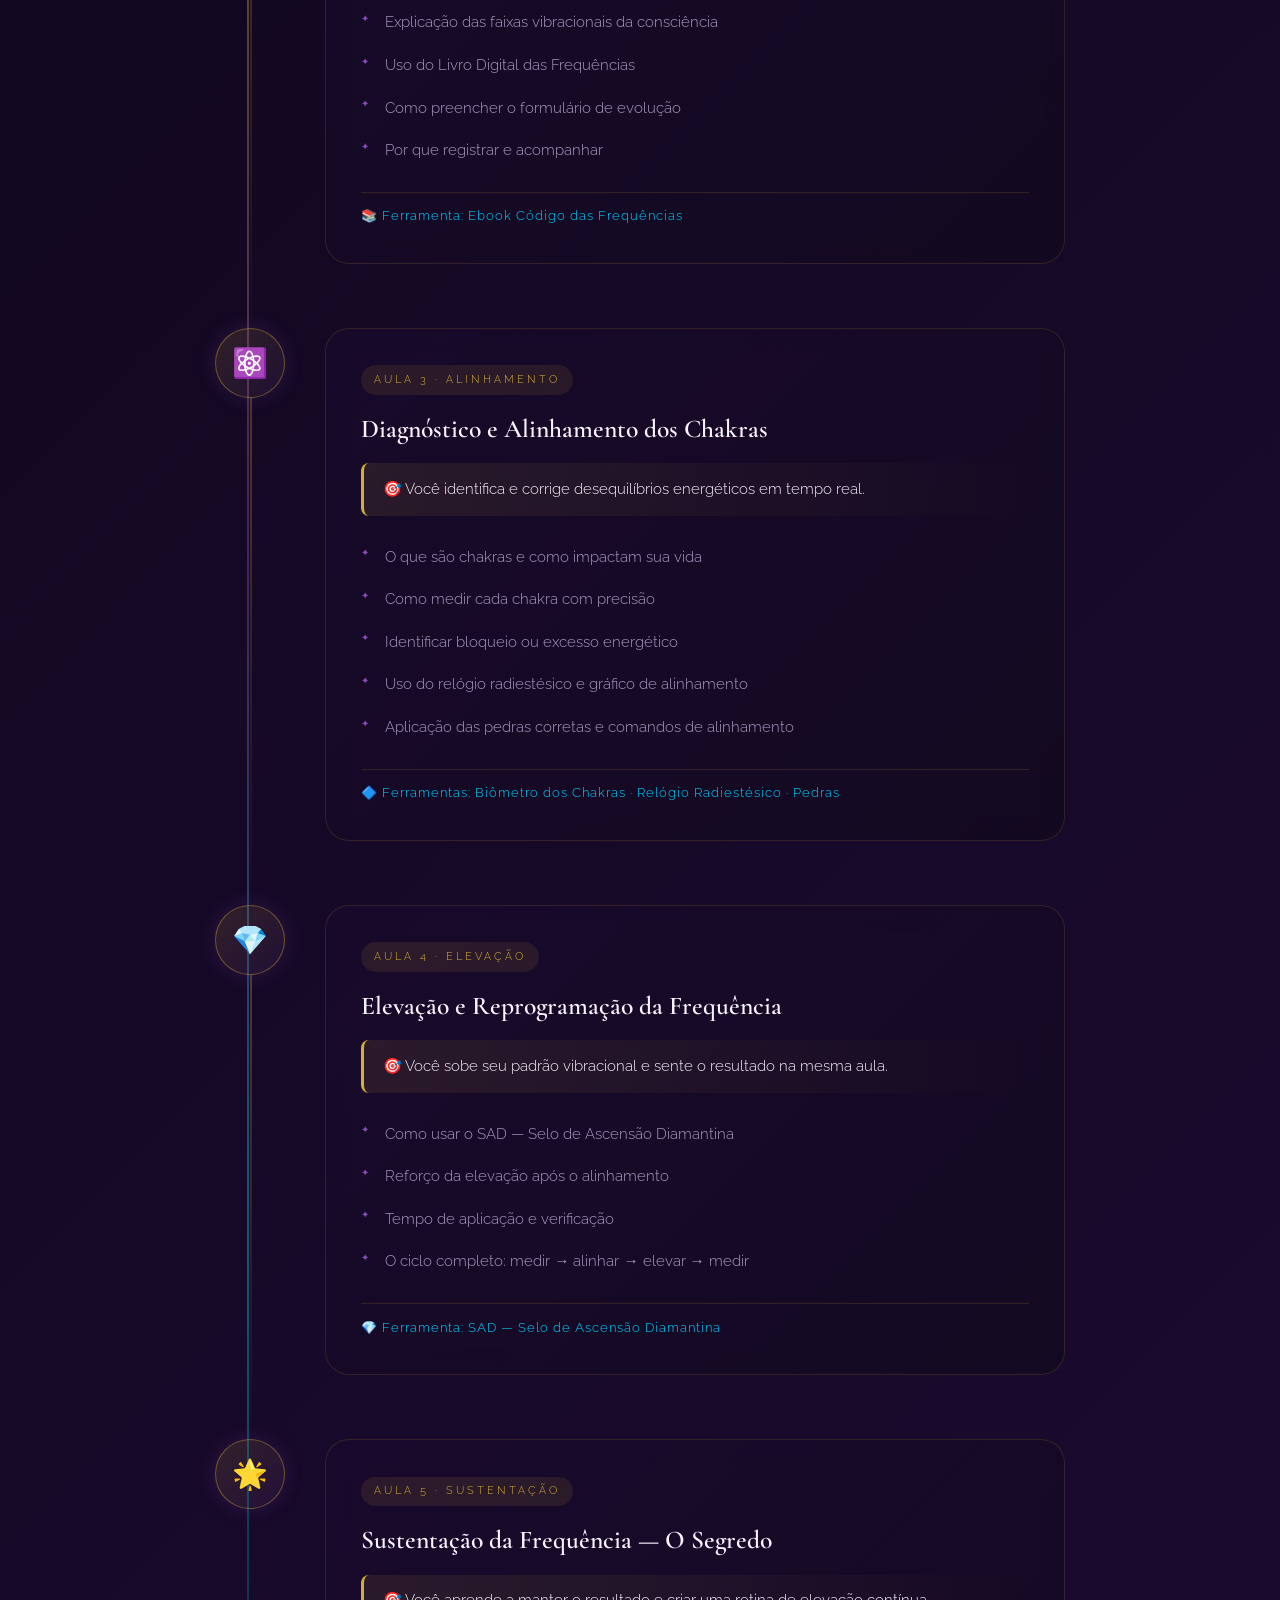
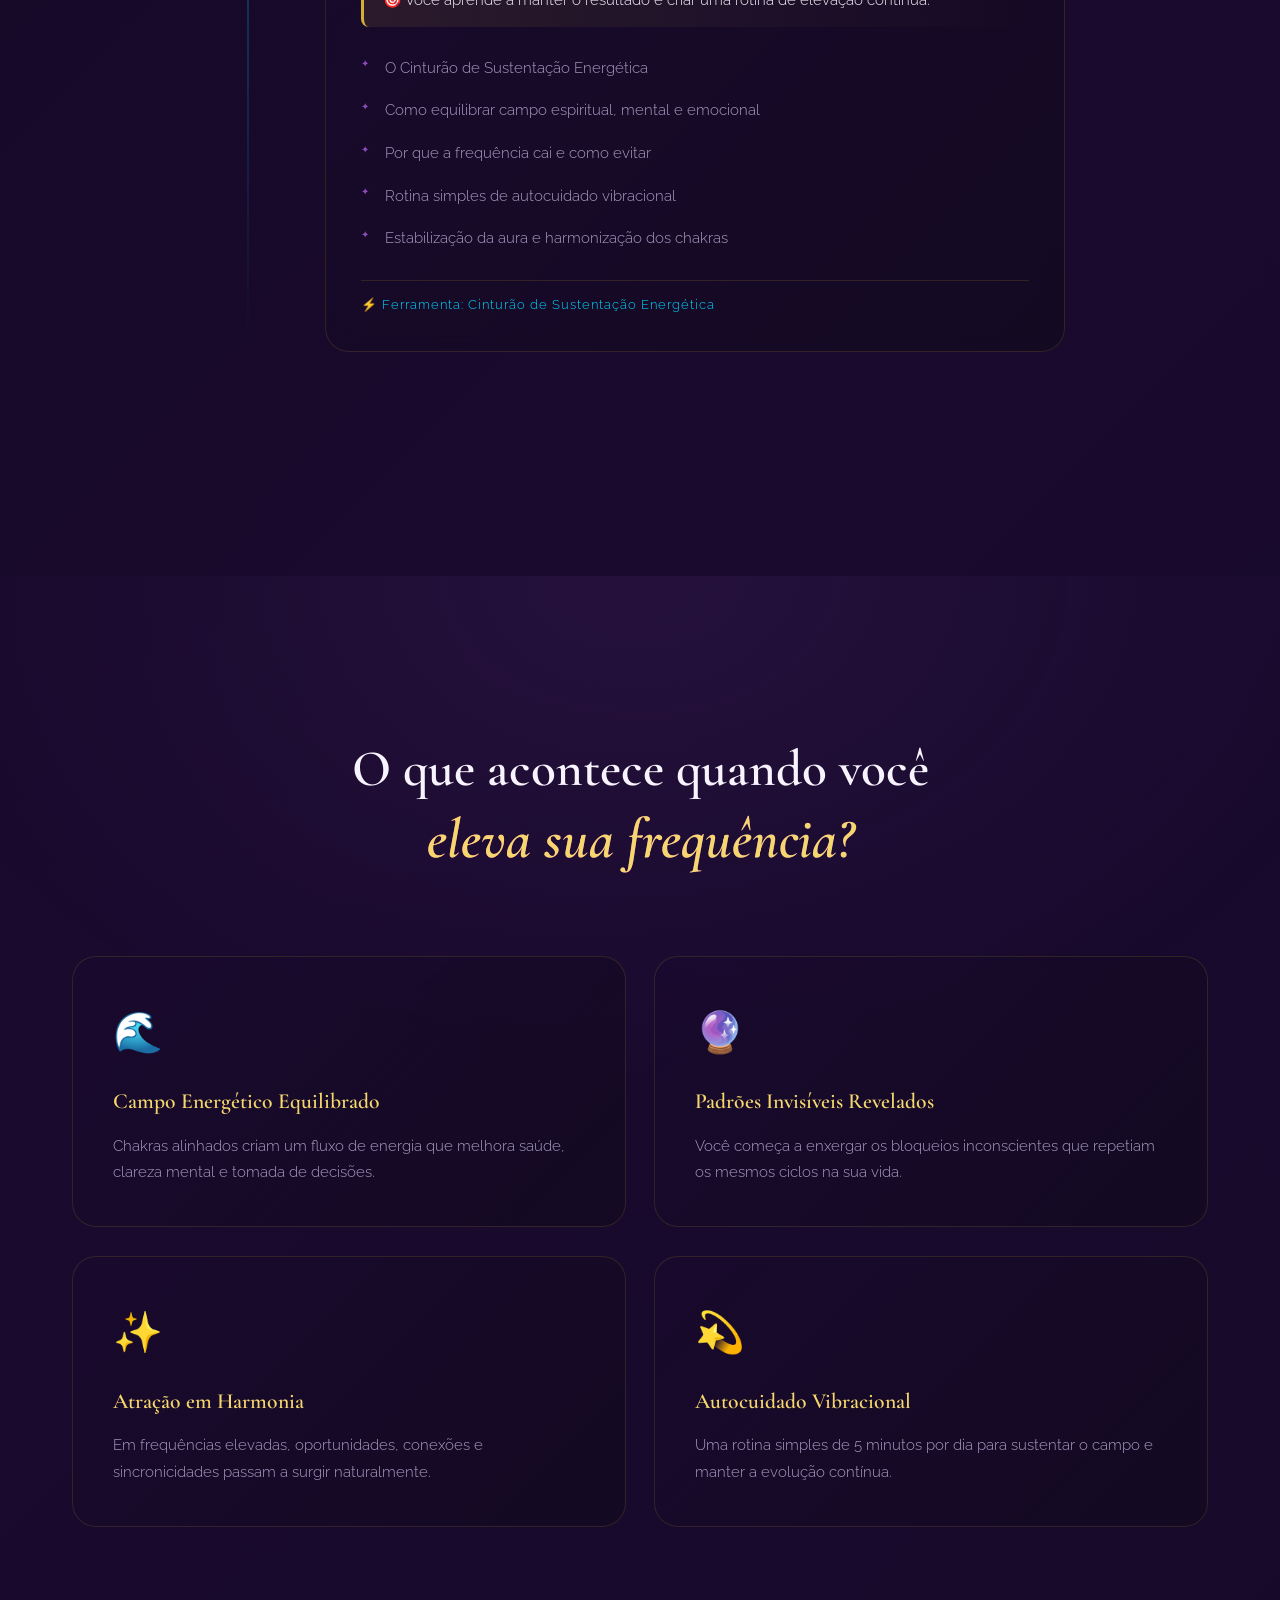
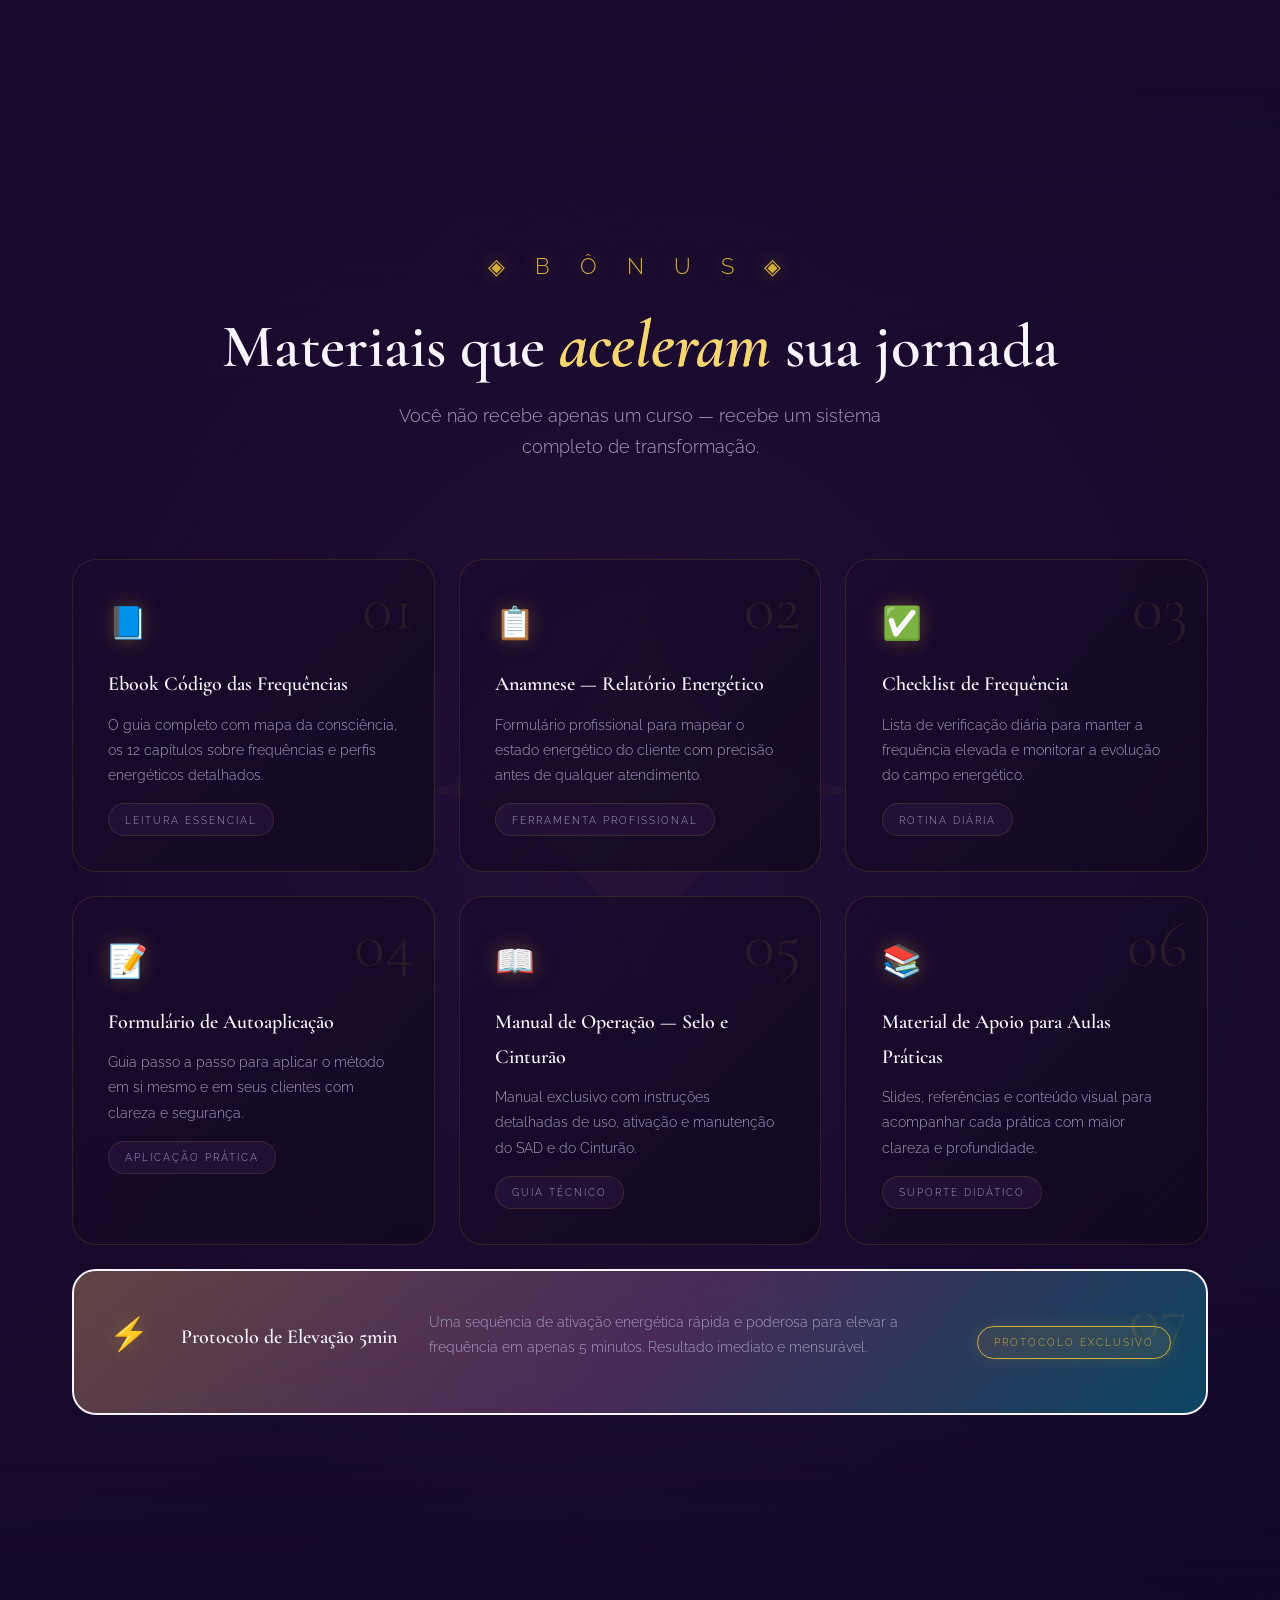
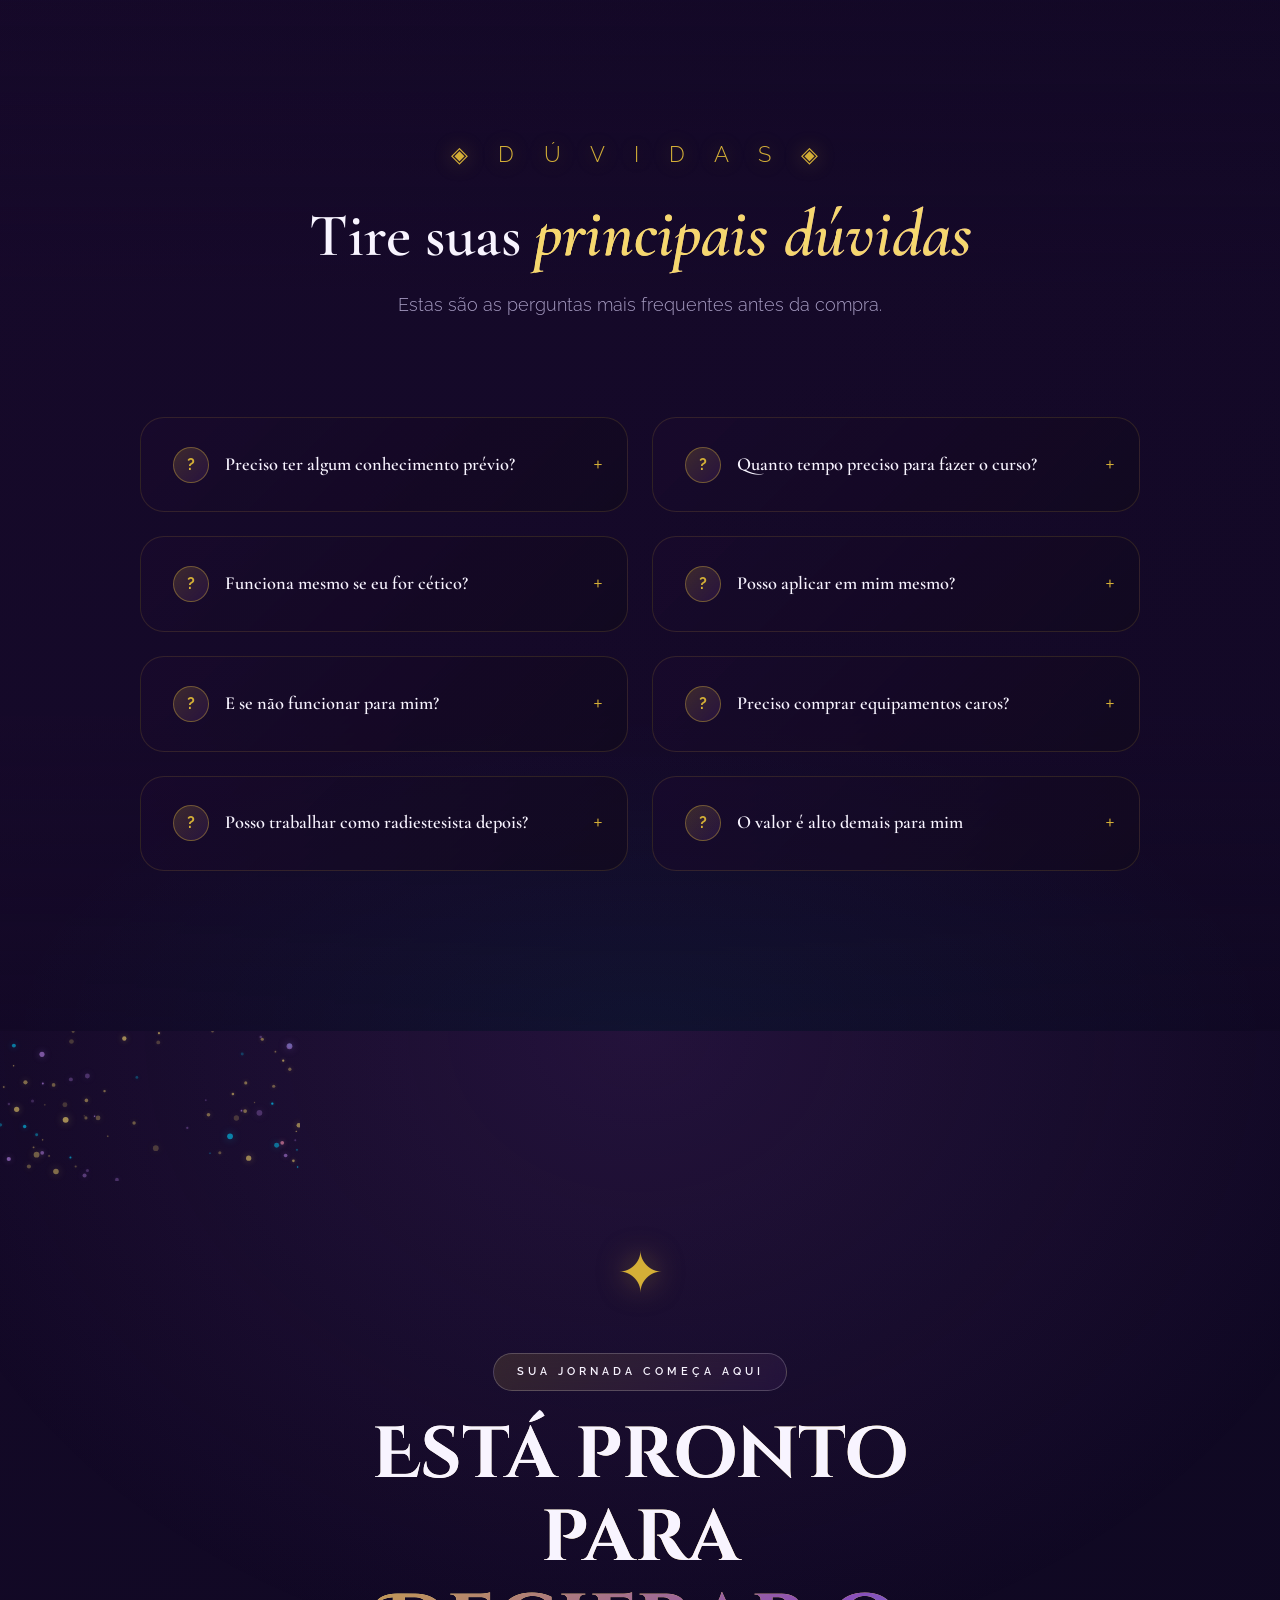
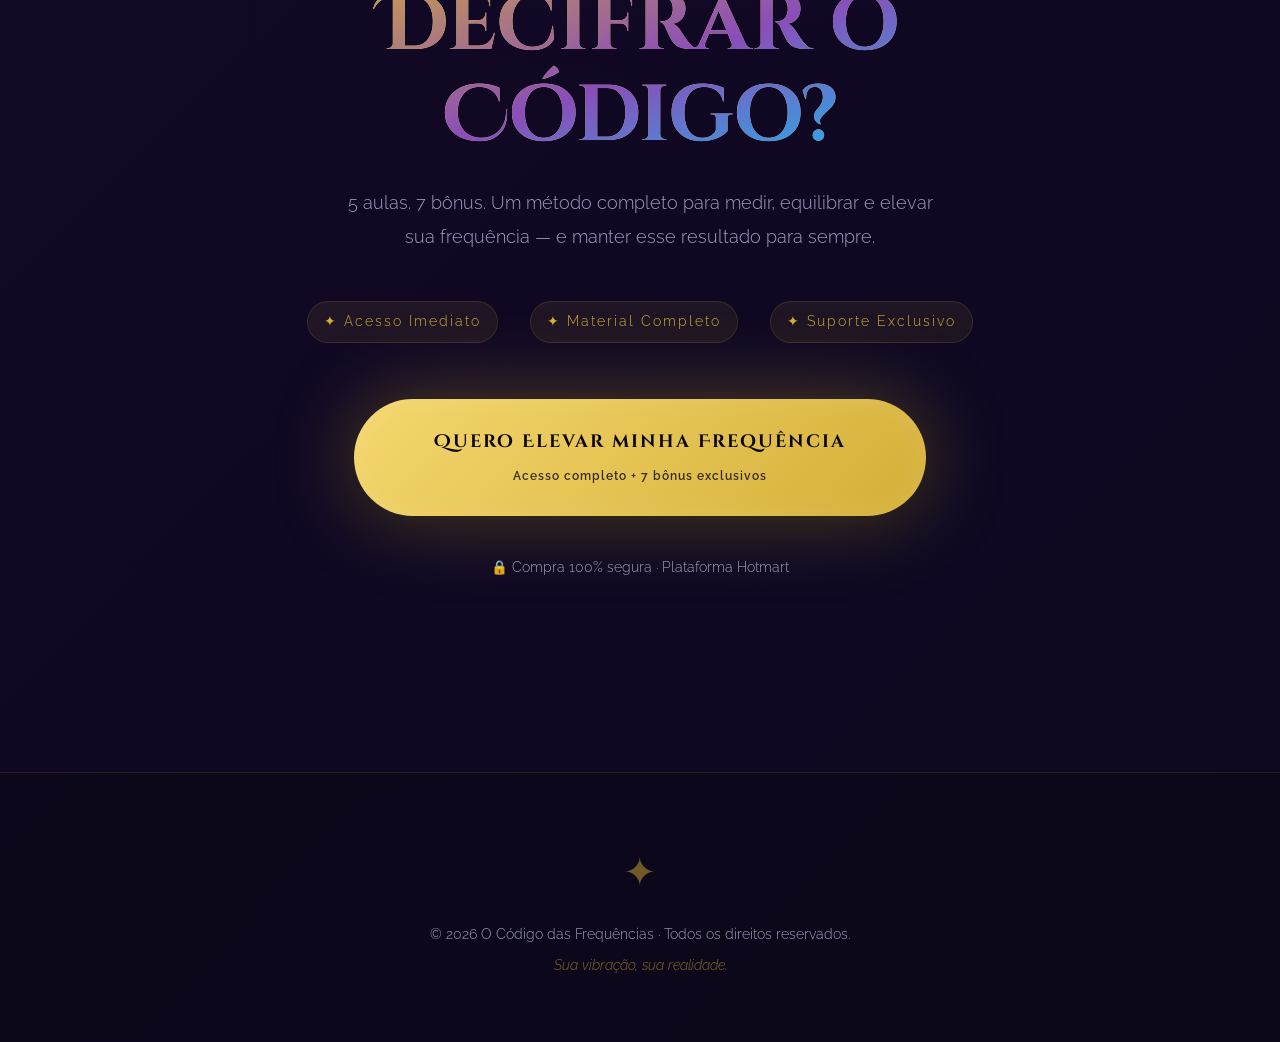
==== commit 05f4663f: "fix: correções de design - FAQ, transições de seção, estrelas e elementos visuais" ====
--- a/index.html
+++ b/index.html
@@ -11,7 +11,7 @@
   <meta name="author" content="O Código das Frequências" />
   <meta name="robots" content="index, follow" />
 
-  <!-- Open Graph (WhatsApp, Facebook, Instagram) -->
+  <!-- Open Graph -->
   <meta property="og:type" content="website" />
   <meta property="og:title" content="O Código das Frequências | Desperte sua Vibração" />
   <meta property="og:description" content="5 aulas + 7 bônus. Um método completo para medir, equilibrar e elevar sua frequência energética." />
@@ -23,15 +23,19 @@
   <meta name="twitter:title" content="O Código das Frequências" />
   <meta name="twitter:description" content="5 aulas + 7 bônus. Aprenda a medir e elevar sua frequência energética." />
 
-  <!-- Fontes Google (preconnect acelerado) -->
+  <!-- Fontes -->
   <link rel="preconnect" href="https://fonts.googleapis.com" />
   <link rel="preconnect" href="https://fonts.gstatic.com" crossorigin />
   <link href="https://fonts.googleapis.com/css2?family=Cinzel+Decorative:wght@400;700&family=Cormorant+Garamond:ital,wght@0,300;0,600;1,300&family=Raleway:wght@300;400;600&display=swap" rel="stylesheet" />
 
-  <!-- Estilos -->
   <link rel="stylesheet" href="style.css" />
 </head>
 <body>
+
+  <!-- FUNDO AURORA BOREAL -->
+  <div class="aurora-bg">
+    <div class="aurora-layer"></div>
+  </div>
 
   <!-- CANVAS FUNDO MÍSTICO -->
   <canvas id="cosmos-canvas"></canvas>
@@ -46,9 +50,20 @@
 
   <!-- ═══════════════ HERO ═══════════════ -->
   <section id="hero">
+    <!-- Orbes de energia -->
+    <div class="hero-glow-orb"></div>
+    <div class="hero-glow-orb"></div>
+    
+    <!-- Anéis de energia pulsante -->
+    <div class="hero-energy-rings">
+      <div class="energy-ring"></div>
+      <div class="energy-ring"></div>
+      <div class="energy-ring"></div>
+    </div>
+
+    <!-- Mandala central -->
     <div class="hero-mandala" aria-hidden="true">
       <svg viewBox="0 0 400 400" xmlns="http://www.w3.org/2000/svg">
-        <!-- Pétalas da Flor da Vida -->
         <g class="mandala-ring" style="transform-origin:200px 200px">
           <circle cx="200" cy="200" r="80" fill="none" stroke="url(#goldGrad)" stroke-width="0.6" opacity="0.5"/>
           <circle cx="200" cy="130" r="70" fill="none" stroke="url(#goldGrad)" stroke-width="0.5" opacity="0.4"/>
@@ -58,18 +73,15 @@
           <circle cx="139" cy="235" r="70" fill="none" stroke="url(#goldGrad)" stroke-width="0.5" opacity="0.4"/>
           <circle cx="261" cy="235" r="70" fill="none" stroke="url(#goldGrad)" stroke-width="0.5" opacity="0.4"/>
         </g>
-        <!-- Anel externo -->
         <g class="mandala-ring-reverse" style="transform-origin:200px 200px">
           <circle cx="200" cy="200" r="130" fill="none" stroke="url(#purpleGrad)" stroke-width="0.4" stroke-dasharray="4 6" opacity="0.5"/>
           <circle cx="200" cy="200" r="155" fill="none" stroke="url(#goldGrad)" stroke-width="0.3" stroke-dasharray="2 8" opacity="0.3"/>
           <circle cx="200" cy="200" r="185" fill="none" stroke="url(#purpleGrad)" stroke-width="0.25" stroke-dasharray="1 10" opacity="0.2"/>
         </g>
-        <!-- Triângulo de Metatron -->
         <g opacity="0.25">
           <polygon points="200,60 313,250 87,250" fill="none" stroke="#C9A84C" stroke-width="0.6"/>
           <polygon points="200,340 87,150 313,150" fill="none" stroke="#7B5EA7" stroke-width="0.6"/>
         </g>
-        <!-- Gradientes -->
         <defs>
           <linearGradient id="goldGrad" x1="0%" y1="0%" x2="100%" y2="100%">
             <stop offset="0%" stop-color="#F5DEB3"/>
@@ -101,11 +113,11 @@
         <span>Revelar meu Código</span>
         <svg width="20" height="20" viewBox="0 0 24 24" fill="none" stroke="currentColor" stroke-width="2"><path d="M5 12h14M12 5l7 7-7 7"/></svg>
       </a>
-    </div>
-
-    <div class="hero-scroll-hint">
-      <span>rolar para descobrir</span>
-      <div class="scroll-line"></div>
+
+      <div class="hero-scroll-hint">
+        <span>rolar para descobrir</span>
+        <div class="scroll-line"></div>
+      </div>
     </div>
   </section>
 
@@ -120,7 +132,7 @@
           <p>Cada ser humano emite um campo energético formado por pensamentos, emoções e padrões inconscientes. Esse campo determina o que você atrai, o que você bloqueia e o que você cria.</p>
           <blockquote class="mystical-quote">
             <span class="quote-glyph">✦</span>
-            "A frequência que você sustenta internamente molda profundamente a realidade que você experimenta externamente."
+            "A frequência que você sustenta internamente molda profundamente a realidade que você experiencia externamente."
           </blockquote>
         </div>
         <div class="awakening-visual reveal">
@@ -337,6 +349,99 @@
     </div>
   </section>
 
+  <!-- ═══════════════ FAQ ═══════════════ -->
+  <section id="faq">
+    <div class="container">
+      <div class="section-header">
+        <span class="section-rune">◈ D Ú V I D A S ◈</span>
+        <h2>Tire suas <em>principais dúvidas</em></h2>
+        <p class="section-sub">Estas são as perguntas mais frequentes antes da compra.</p>
+      </div>
+      
+      <div class="faq-grid">
+        <div class="faq-item">
+          <div class="faq-question">
+            <span class="faq-icon">?</span>
+            <h4>Preciso ter algum conhecimento prévio?</h4>
+          </div>
+          <div class="faq-answer">
+            <p>Não! O curso foi desenhado do zero, do básico ao avançado. Você vai aprender desde como segurar o pêndulo corretamente até técnicas avançadas de elevação vibracional. Tudo é explicado passo a passo de forma clara e prática.</p>
+          </div>
+        </div>
+
+        <div class="faq-item">
+          <div class="faq-question">
+            <span class="faq-icon">?</span>
+            <h4>Quanto tempo preciso para fazer o curso?</h4>
+          </div>
+          <div class="faq-answer">
+            <p>Cada aula tem aproximadamente 1h30 de conteúdo. Você pode fazer no seu ritmo, no conforto da sua casa. Muitos alunos terminam todas as aulas na primeira semana e depois revisitam quando quiserem. O acesso é vitalício!</p>
+          </div>
+        </div>
+
+        <div class="faq-item">
+          <div class="faq-question">
+            <span class="faq-icon">?</span>
+            <h4>Funciona mesmo se eu for cético?</h4>
+          </div>
+          <div class="faq-answer">
+            <p>Funciona! O método é prático e mensurável — você mede sua frequência ANTES e DEPOIS e verifica o resultado. Não é sobre "acreditar", é sobre ver resultados concretos. Muitos alunos começaram céticos e ficaram impressionados.</p>
+          </div>
+        </div>
+
+        <div class="faq-item">
+          <div class="faq-question">
+            <span class="faq-icon">?</span>
+            <h4>Posso aplicar em mim mesmo?</h4>
+          </div>
+          <div class="faq-answer">
+            <p>Sim! O curso ensina exatamente isso — como se auto-aplicar e também como atender clientes. Você recebe o Formulário de Autoaplicação e o Protocolo de 5min como bônus, facilitando a prática diária.</p>
+          </div>
+        </div>
+
+        <div class="faq-item">
+          <div class="faq-question">
+            <span class="faq-icon">?</span>
+            <h4>E se não funcionar para mim?</h4>
+          </div>
+          <div class="faq-answer">
+            <p>Você tem 7 dias de garantia para experimentar todo o conteúdo. Se não sentir nenhuma diferença ou não aprender o método, é só pedir o reembolso na Hotmart. Sem perguntas, sem burocracia. Todo o risco fica comigo.</p>
+          </div>
+        </div>
+
+        <div class="faq-item">
+          <div class="faq-question">
+            <span class="faq-icon">?</span>
+            <h4>Preciso comprar equipamentos caros?</h4>
+          </div>
+          <div class="faq-answer">
+            <p>Não! O pêndulo básico pode custar entre R$ 30 e R$ 100. O Biômetro e outros instrumentos são opcionais — o curso ensina técnicas que funcionam apenas com o pêndulo. Os bônus incluem materiais prontos para uso.</p>
+          </div>
+        </div>
+
+        <div class="faq-item">
+          <div class="faq-question">
+            <span class="faq-icon">?</span>
+            <h4>Posso trabalhar como radiestesista depois?</h4>
+          </div>
+          <div class="faq-answer">
+            <p>Com certeza! Muitos alunos usam o método em consultório ou online. Você recebe a Anamnese Energética e o Checklist Profissional como bônus. É um diferencial enorme para terapeutas, coaches e profissionais de saúde.</p>
+          </div>
+        </div>
+
+        <div class="faq-item">
+          <div class="faq-question">
+            <span class="faq-icon">?</span>
+            <h4>O valor é alto demais para mim</h4>
+          </div>
+          <div class="faq-answer">
+            <p>Entendo. Mas pense: quanto você gasta em tratamentos, therapies ou cursos que não funcionam? Este é um investimento que você usa para a vida toda — em você e em seus clientes. E com a garantia de 7 dias, o risco é zero.</p>
+          </div>
+        </div>
+      </div>
+    </div>
+  </section>
+
   <!-- ═══════════════ CTA FINAL ═══════════════ -->
   <section id="inscricao">
     <canvas id="cta-particles"></canvas>
--- a/style.css
+++ b/style.css
@@ -1,28 +1,30 @@
 /* ══════════════════════════════════════════
-   CÓDIGO DAS FREQUÊNCIAS — Design System
-   Paleta: Escuro Profundo + Ouro Velho + Violeta Místico
+   CÓDIGO DAS FREQUÊNCIAS — Design System Premium
+   Paleta: Aurora Mística + Ouro Vibrante + Violeta Étereo
    ══════════════════════════════════════════ */
 
 :root {
-  --black-cosmos: #080810;
-  --black-deep: #0D0D1A;
-  --black-mid: #12122A;
-  --purple-deep: #1A1040;
-  --purple-mid: #4A3070;
-  --purple-light: #7B5EA7;
-  --purple-glow: rgba(123, 94, 167, 0.15);
-  --gold-dark: #8B6914;
-  --gold-mid: #C9A84C;
-  --gold-light: #E8C97E;
-  --gold-pale: #F5DEB3;
-  --gold-glow: rgba(201,168,76,0.15);
-  --text-white: #F0EDE8;
-  --text-muted: #9090A8;
-  --text-gold: #C9A84C;
-  --border-subtle: rgba(201,168,76,0.12);
-  --border-glow: rgba(201,168,76,0.35);
-  --transition-smooth: all 0.6s cubic-bezier(0.16,1,0.3,1);
-  --radius-card: 20px;
+  --black-cosmos: #0a0612;
+  --black-deep: #120a1f;
+  --purple-deep: #1a0a2e;
+  --purple-mid: #4a1a6b;
+  --purple-light: #8b4dba;
+  --purple-glow: rgba(139, 77, 186, 0.25);
+  --gold-dark: #b8860b;
+  --gold-mid: #d4af37;
+  --gold-light: #f5d76e;
+  --gold-glow: rgba(212, 175, 55, 0.3);
+  --cyan-aura: #00d4ff;
+  --cyan-glow: rgba(0, 212, 255, 0.2);
+  --rose-energy: #ff6b9d;
+  --rose-glow: rgba(255, 107, 157, 0.2);
+  --text-white: #f8f4ff;
+  --text-muted: #a89ec4;
+  --text-gold: #d4af37;
+  --border-subtle: rgba(212, 175, 55, 0.15);
+  --border-glow: rgba(212, 175, 55, 0.4);
+  --transition-smooth: all 0.5s cubic-bezier(0.16, 1, 0.3, 1);
+  --radius-card: 24px;
 }
 
 *, *::before, *::after { box-sizing: border-box; margin: 0; padding: 0; }
@@ -30,25 +32,51 @@
 html { scroll-behavior: smooth; }
 
 body {
-  background: var(--black-cosmos);
+  background: linear-gradient(135deg, #0a0612 0%, #1a0a2e 50%, #0d0820 100%);
   color: var(--text-white);
   font-family: 'Raleway', sans-serif;
   font-weight: 300;
   line-height: 1.75;
   overflow-x: hidden;
-}
-
-/* ── CANVAS COSMOS ── */
+  min-height: 100vh;
+}
+
+/* ── AURORA BOREAL BACKGROUND ── */
+.aurora-bg {
+  position: fixed;
+  inset: 0;
+  z-index: 0;
+  pointer-events: none;
+  opacity: 0.3;
+}
+
+.aurora-layer {
+  position: absolute;
+  inset: 0;
+  background: 
+    radial-gradient(ellipse 80% 50% at 20% 20%, rgba(139, 77, 186, 0.15) 0%, transparent 50%),
+    radial-gradient(ellipse 60% 40% at 80% 30%, rgba(0, 212, 255, 0.1) 0%, transparent 50%),
+    radial-gradient(ellipse 70% 50% at 50% 80%, rgba(255, 107, 157, 0.08) 0%, transparent 50%),
+    radial-gradient(ellipse 100% 80% at 50% 100%, rgba(212, 175, 55, 0.1) 0%, transparent 60%);
+  animation: auroraShift 15s ease-in-out infinite;
+}
+
+@keyframes auroraShift {
+  0%, 100% { opacity: 0.6; transform: scale(1) translateY(0); }
+  50% { opacity: 0.9; transform: scale(1.1) translateY(-10px); }
+}
+
+/* ── CANVAS COSMOS WITH AURA ── */
 #cosmos-canvas {
   position: fixed;
   inset: 0;
-  z-index: 0;
+  z-index: 999;
   pointer-events: none;
-  opacity: 0.6;
+  opacity: 0.5;
 }
 
 /* ── HELPERS ── */
-.container { max-width: 1100px; margin: 0 auto; padding: 0 2rem; }
+.container { max-width: 1200px; margin: 0 auto; padding: 0 2rem; }
 
 em { font-style: italic; color: var(--gold-light); font-family: 'Cormorant Garamond', serif; font-size: 1.1em; }
 
@@ -59,18 +87,20 @@
   letter-spacing: 4px;
   text-transform: uppercase;
   color: var(--gold-mid);
+  background: linear-gradient(135deg, rgba(212, 175, 55, 0.15), rgba(139, 77, 186, 0.1));
   border: 1px solid var(--border-glow);
-  padding: 0.4rem 1.2rem;
+  padding: 0.5rem 1.4rem;
   border-radius: 50px;
   margin-bottom: 1.5rem;
-}
-.label-white { color: var(--text-white); border-color: rgba(255,255,255,0.25); }
+  backdrop-filter: blur(10px);
+}
+.label-white { color: var(--text-white); border-color: rgba(255,255,255,0.2); }
 
 /* ── REVEAL ANIMATION ── */
 .reveal {
   opacity: 0;
-  transform: translateY(40px);
-  transition: opacity 0.9s ease, transform 0.9s ease;
+  transform: translateY(50px);
+  transition: opacity 0.8s ease, transform 0.8s ease;
 }
 .reveal.visible { opacity: 1; transform: translateY(0); }
 
@@ -78,39 +108,50 @@
 #navbar {
   position: fixed;
   top: 0; left: 0; right: 0;
-  z-index: 100;
-  padding: 1.2rem 2rem;
-  transition: background 0.4s ease, backdrop-filter 0.4s ease;
+  z-index: 1000;
+  padding: 1rem 2rem;
+  transition: all 0.4s ease;
 }
 #navbar.scrolled {
-  background: rgba(8,8,16,0.85);
-  backdrop-filter: blur(16px);
+  background: rgba(10, 6, 18, 0.9);
+  backdrop-filter: blur(20px);
   border-bottom: 1px solid var(--border-subtle);
+  padding: 0.6rem 2rem;
 }
 .nav-inner {
-  max-width: 1100px; margin: 0 auto;
+  max-width: 1200px; margin: 0 auto;
   display: flex; align-items: center; justify-content: space-between;
 }
 .nav-logo {
   font-family: 'Cinzel Decorative', cursive;
+  font-size: 0.85rem;
+  letter-spacing: 4px;
+  color: var(--gold-mid);
+  text-shadow: 0 0 20px rgba(212, 175, 55, 0.3);
+}
+.nav-cta {
   font-size: 0.75rem;
-  letter-spacing: 3px;
-  color: var(--gold-mid);
-}
-.nav-cta {
-  font-size: 0.78rem;
   font-weight: 600;
   letter-spacing: 2px;
   text-transform: uppercase;
-  color: var(--black-cosmos);
-  background: linear-gradient(135deg, var(--gold-light), var(--gold-mid));
-  padding: 0.6rem 1.6rem;
+  color: #0a0612;
+  background: linear-gradient(135deg, var(--gold-light), var(--gold-mid), var(--gold-dark));
+  background-size: 200% 200%;
+  padding: 0.7rem 1.8rem;
   border-radius: 50px;
   text-decoration: none;
   transition: var(--transition-smooth);
-  box-shadow: 0 0 20px var(--gold-glow);
-}
-.nav-cta:hover { transform: translateY(-2px); box-shadow: 0 6px 30px rgba(201,168,76,0.35); }
+  box-shadow: 0 0 30px var(--gold-glow), 0 4px 15px rgba(0,0,0,0.3);
+  animation: gradientShift 3s ease infinite;
+}
+@keyframes gradientShift {
+  0%, 100% { background-position: 0% 50%; }
+  50% { background-position: 100% 50%; }
+}
+.nav-cta:hover { 
+  transform: translateY(-3px) scale(1.02); 
+  box-shadow: 0 0 50px rgba(212, 175, 55, 0.5), 0 8px 30px rgba(0,0,0,0.4); 
+}
 
 /* ══ HERO ══ */
 #hero {
@@ -122,8 +163,27 @@
   justify-content: center;
   text-align: center;
   padding: 8rem 2rem 6rem;
-  z-index: 1;
+  z-index: 2;
   overflow: hidden;
+  background: transparent;
+}
+
+.hero-glow-orb {
+  position: absolute;
+  width: 600px;
+  height: 600px;
+  border-radius: 50%;
+  background: radial-gradient(circle, rgba(139, 77, 186, 0.15) 0%, rgba(0, 212, 255, 0.08) 30%, transparent 70%);
+  filter: blur(60px);
+  animation: orbFloat 8s ease-in-out infinite;
+  pointer-events: none;
+}
+.hero-glow-orb:nth-child(1) { top: 10%; left: 20%; animation-delay: 0s; }
+.hero-glow-orb:nth-child(2) { bottom: 20%; right: 15%; animation-delay: -4s; background: radial-gradient(circle, rgba(255, 107, 157, 0.12) 0%, rgba(212, 175, 55, 0.08) 30%, transparent 70%); }
+
+@keyframes orbFloat {
+  0%, 100% { transform: translateY(0) scale(1); opacity: 0.6; }
+  50% { transform: translateY(-30px) scale(1.1); opacity: 1; }
 }
 
 .hero-mandala {
@@ -135,107 +195,156 @@
   pointer-events: none;
 }
 .hero-mandala svg {
-  width: min(90vw, 700px);
-  height: min(90vw, 700px);
-  opacity: 0.18;
+  width: min(85vw, 800px);
+  height: min(85vw, 800px);
+  opacity: 0.12;
+  animation: mandalaPulse 10s ease-in-out infinite;
+}
+
+@keyframes mandalaPulse {
+  0%, 100% { transform: scale(1) rotate(0deg); opacity: 0.12; }
+  50% { transform: scale(1.05) rotate(5deg); opacity: 0.2; }
 }
 
 @keyframes mandalaRotate { to { transform: rotate(360deg); } }
 @keyframes mandalaRotateRev { to { transform: rotate(-360deg); } }
-.mandala-ring { animation: mandalaRotate 80s linear infinite; }
-.mandala-ring-reverse { animation: mandalaRotateRev 60s linear infinite; }
-
-.hero-content { position: relative; z-index: 2; max-width: 820px; }
+.mandala-ring { animation: mandalaRotate 80s linear infinite; transform-origin: 200px 200px; }
+.mandala-ring-reverse { animation: mandalaRotateRev 60s linear infinite; transform-origin: 200px 200px; }
+
+.hero-content { position: relative; z-index: 3; max-width: 900px; }
 
 .hero-eyebrow {
-  font-size: 0.7rem;
-  letter-spacing: 5px;
+  font-size: 0.75rem;
+  letter-spacing: 8px;
   color: var(--gold-mid);
   margin-bottom: 2rem;
-  opacity: 0.8;
+  opacity: 0.9;
+  text-shadow: 0 0 15px rgba(212, 175, 55, 0.4);
+  animation: fadeUp 1s ease-out both;
 }
 .hero-title {
   font-family: 'Cinzel Decorative', cursive;
-  font-size: clamp(2.4rem, 7vw, 5.5rem);
-  line-height: 1.15;
+  font-size: clamp(3rem, 8vw, 6rem);
+  line-height: 1.1;
   margin-bottom: 1.5rem;
-  background: linear-gradient(160deg, var(--gold-pale) 0%, var(--gold-light) 40%, var(--gold-mid) 70%, var(--purple-light) 100%);
+  background: linear-gradient(160deg, #fff 0%, var(--gold-light) 25%, var(--gold-mid) 50%, var(--purple-light) 75%, var(--cyan-aura) 100%);
+  background-size: 200% 200%;
   -webkit-background-clip: text;
   background-clip: text;
   -webkit-text-fill-color: transparent;
-  animation: fadeUp 1.2s ease-out both;
-}
-.hero-title em {
-  display: block;
-  font-style: normal;
-  -webkit-text-fill-color: transparent;
-}
+  animation: gradientText 5s ease infinite, fadeUp 1.2s ease-out 0.2s both;
+}
+@keyframes gradientText {
+  0%, 100% { background-position: 0% 50%; }
+  50% { background-position: 100% 50%; }
+}
+.hero-title em { display: block; font-style: normal; -webkit-text-fill-color: transparent; }
+
 .hero-subtitle {
   font-family: 'Cormorant Garamond', serif;
-  font-size: clamp(1.1rem, 2.5vw, 1.5rem);
+  font-size: clamp(1.2rem, 2.8vw, 1.7rem);
   font-style: italic;
   color: var(--text-muted);
   margin-bottom: 2.5rem;
-  animation: fadeUp 1.4s ease-out both;
-}
+  animation: fadeUp 1.4s ease-out 0.4s both;
+}
+
+.hero-energy-rings {
+  position: absolute;
+  inset: 0;
+  display: flex;
+  align-items: center;
+  justify-content: center;
+  pointer-events: none;
+  z-index: 1;
+}
+.energy-ring {
+  position: absolute;
+  border: 1px solid rgba(212, 175, 55, 0.2);
+  border-radius: 50%;
+  animation: energyExpand 4s ease-out infinite;
+}
+.energy-ring:nth-child(1) { width: 300px; height: 300px; animation-delay: 0s; }
+.energy-ring:nth-child(2) { width: 450px; height: 450px; animation-delay: 1s; border-color: rgba(139, 77, 186, 0.15); }
+.energy-ring:nth-child(3) { width: 600px; height: 600px; animation-delay: 2s; border-color: rgba(0, 212, 255, 0.1); }
+
+@keyframes energyExpand {
+  0% { transform: scale(0.8); opacity: 0; }
+  50% { opacity: 0.5; }
+  100% { transform: scale(1.2); opacity: 0; }
+}
+
 .hero-wave {
   margin: 0 auto 2.5rem;
   max-width: 500px;
-  animation: fadeUp 1.6s ease-out both;
+  animation: fadeUp 1.6s ease-out 0.6s both;
 }
 .hero-wave svg { width: 100%; overflow: visible; }
-#waveAnim1 { animation: wave1 4s ease-in-out infinite; }
-#waveAnim2 { animation: wave2 5s ease-in-out infinite; }
-@keyframes wave1 {
-  0%,100% { d: path("M0,40 Q75,10 150,40 T300,40 T450,40 T600,40"); }
-  50% { d: path("M0,40 Q75,70 150,40 T300,40 T450,40 T600,40"); }
-}
-@keyframes wave2 {
-  0%,100% { d: path("M0,40 Q75,70 150,40 T300,40 T450,40 T600,40"); }
-  50% { d: path("M0,40 Q75,10 150,40 T300,40 T450,40 T600,40"); }
+#waveAnim1 { animation: waveFloat 4s ease-in-out infinite; }
+#waveAnim2 { animation: waveFloat 5s ease-in-out infinite 0.5s; }
+
+@keyframes waveFloat {
+  0%, 100% { transform: translateY(0) scaleY(1); }
+  50% { transform: translateY(-8px) scaleY(0.85); }
 }
 
 .btn-hero {
   display: inline-flex;
   align-items: center;
-  gap: 0.75rem;
-  padding: 1.1rem 2.8rem;
+  gap: 0.8rem;
+  padding: 1.2rem 3rem;
   background: linear-gradient(135deg, var(--gold-light), var(--gold-mid));
-  color: var(--black-deep);
+  color: #0a0612;
   font-weight: 600;
-  font-size: 1rem;
-  letter-spacing: 1px;
+  font-size: 1.05rem;
+  letter-spacing: 1.5px;
   text-decoration: none;
-  border-radius: 50px;
-  box-shadow: 0 0 40px rgba(201,168,76,0.3), 0 4px 20px rgba(0,0,0,0.4);
+  border-radius: 60px;
+  box-shadow: 0 0 50px rgba(212, 175, 55, 0.4), 0 4px 30px rgba(0,0,0,0.5), inset 0 0 20px rgba(255,255,255,0.1);
   transition: var(--transition-smooth);
-  animation: fadeUp 1.8s ease-out both, pulseCta 3s ease-in-out 2s infinite;
-}
-.btn-hero:hover { transform: translateY(-4px); box-shadow: 0 0 60px rgba(201,168,76,0.5); }
-
-@keyframes pulseCta {
-  0%,100% { box-shadow: 0 0 40px rgba(201,168,76,0.3); }
-  50% { box-shadow: 0 0 70px rgba(201,168,76,0.6); }
-}
+  animation: fadeUp 1.8s ease-out 0.8s both, btnGlow 3s ease-in-out 2s infinite;
+  position: relative;
+  overflow: hidden;
+}
+.btn-hero::before {
+  content: '';
+  position: absolute;
+  inset: 0;
+  background: linear-gradient(90deg, transparent, rgba(255,255,255,0.3), transparent);
+  transform: translateX(-100%);
+  animation: btnShine 3s ease-in-out infinite;
+}
+@keyframes btnShine {
+  0%, 100% { transform: translateX(-100%); }
+  50% { transform: translateX(100%); }
+}
+@keyframes btnGlow {
+  0%, 100% { box-shadow: 0 0 50px rgba(212, 175, 55, 0.4); }
+  50% { box-shadow: 0 0 80px rgba(212, 175, 55, 0.7), 0 0 120px rgba(139, 77, 186, 0.3); }
+}
+.btn-hero:hover { 
+  transform: translateY(-5px) scale(1.03); 
+  box-shadow: 0 0 80px rgba(212, 175, 55, 0.6), 0 8px 40px rgba(0,0,0,0.5); 
+}
+
 @keyframes fadeUp {
-  from { opacity:0; transform:translateY(30px); }
-  to { opacity:1; transform:translateY(0); }
+  from { opacity: 0; transform: translateY(30px); }
+  to { opacity: 1; transform: translateY(0); }
 }
 
 .hero-scroll-hint {
-  position: absolute;
-  bottom: 2.5rem;
-  left: 50%;
-  transform: translateX(-50%);
   display: flex;
   flex-direction: column;
   align-items: center;
-  gap: 0.5rem;
+  gap: 0.8rem;
+  margin-top: 3rem;
   color: var(--text-muted);
   font-size: 0.7rem;
   letter-spacing: 3px;
   text-transform: uppercase;
-  opacity: 0.6;
+  opacity: 0.7;
+  z-index: 100;
+  animation: fadeUp 2s ease-out 1s both;
 }
 .scroll-line {
   width: 1px;
@@ -243,86 +352,136 @@
   background: linear-gradient(to bottom, var(--gold-mid), transparent);
   animation: scrollPulse 2s ease-in-out infinite;
 }
-@keyframes scrollPulse { 0%,100%{height:50px}50%{height:30px} }
+@keyframes scrollPulse { 0%,100%{height:50px;opacity:0.6}50%{height:30px;opacity:1} }
 
 /* ══ DESPERTAR ══ */
 #despertar {
   position: relative;
-  padding: 8rem 0;
-  z-index: 1;
-  background: linear-gradient(180deg, transparent 0%, rgba(26,16,64,0.4) 50%, transparent 100%);
+  padding: 8rem 0 10rem;
+  z-index: 10;
+  background: transparent;
+}
+#despertar::before {
+  content: '';
+  position: absolute;
+  inset: 0;
+  background: radial-gradient(ellipse 100% 80% at 30% 20%, rgba(139, 77, 186, 0.08) 0%, transparent 50%);
+  pointer-events: none;
 }
 .awakening-grid {
   display: grid;
   grid-template-columns: 1fr 1fr;
-  gap: 5rem;
+  gap: 6rem;
   align-items: center;
 }
 .awakening-text h2 {
   font-family: 'Cormorant Garamond', serif;
-  font-size: clamp(2rem, 4vw, 3.2rem);
+  font-size: clamp(2.2rem, 4.5vw, 3.5rem);
   font-weight: 600;
   line-height: 1.2;
   margin-bottom: 1.5rem;
-}
-.awakening-text p { color: var(--text-muted); margin-bottom: 1.2rem; }
+  color: var(--text-white);
+}
+.awakening-text h2 em {
+  background: linear-gradient(135deg, var(--gold-light), var(--purple-light));
+  -webkit-background-clip: text;
+  background-clip: text;
+}
+.awakening-text p { color: var(--text-muted); margin-bottom: 1.2rem; font-size: 1.05rem; }
 .mystical-quote {
   margin-top: 2rem;
-  padding: 1.5rem 1.5rem 1.5rem 2rem;
-  border-left: 2px solid var(--gold-mid);
-  background: rgba(201,168,76,0.05);
-  border-radius: 0 12px 12px 0;
-  display: flex;
-  gap: 1rem;
+  padding: 1.8rem;
+  background: linear-gradient(135deg, rgba(139, 77, 186, 0.1), rgba(212, 175, 55, 0.05));
+  border: 1px solid var(--border-subtle);
+  border-radius: 16px;
+  display: flex;
+  gap: 1.2rem;
   align-items: flex-start;
   font-family: 'Cormorant Garamond', serif;
   font-style: italic;
-  font-size: 1.1rem;
-  color: var(--gold-pale);
-}
-.quote-glyph { color: var(--gold-mid); flex-shrink: 0; margin-top: 2px; }
+  font-size: 1.15rem;
+  color: var(--text-white);
+  position: relative;
+  overflow: hidden;
+}
+.mystical-quote::before {
+  content: '';
+  position: absolute;
+  inset: 0;
+  background: linear-gradient(90deg, transparent, rgba(212, 175, 55, 0.05), transparent);
+  animation: quoteShine 4s ease-in-out infinite;
+}
+@keyframes quoteShine {
+  0%, 100% { transform: translateX(-100%); }
+  50% { transform: translateX(100%); }
+}
+.quote-glyph { 
+  color: var(--gold-mid); 
+  flex-shrink: 0; 
+  font-size: 1.5rem;
+  text-shadow: 0 0 15px rgba(212, 175, 55, 0.5);
+}
 
 /* ── Frequency Meter ── */
 .frequency-meter {
-  background: rgba(13,13,26,0.8);
-  border: 1px solid var(--border-subtle);
+  background: linear-gradient(135deg, rgba(26, 10, 46, 0.8), rgba(18, 10, 31, 0.9));
+  border: 1px solid var(--border-glow);
   border-radius: 24px;
   padding: 2.5rem;
   text-align: center;
-  backdrop-filter: blur(10px);
-}
+  backdrop-filter: blur(20px);
+  position: relative;
+  overflow: hidden;
+}
+.frequency-meter::before {
+  content: '';
+  position: absolute;
+  top: -50%;
+  left: -50%;
+  width: 200%;
+  height: 200%;
+  background: radial-gradient(circle, rgba(139, 77, 186, 0.1) 0%, transparent 50%);
+  animation: meterRotate 20s linear infinite;
+}
+@keyframes meterRotate { to { transform: rotate(360deg); } }
+
 .meter-label {
-  font-size: 0.7rem;
+  font-size: 0.75rem;
   letter-spacing: 4px;
   text-transform: uppercase;
   color: var(--gold-mid);
   margin-bottom: 2rem;
+  position: relative;
+  z-index: 1;
 }
 .meter-bars {
   display: flex;
   flex-direction: column;
-  gap: 0.6rem;
+  gap: 0.7rem;
   margin-bottom: 2rem;
+  position: relative;
+  z-index: 1;
 }
 .bar {
-  height: 44px;
-  border-radius: 8px;
-  position: relative;
-  display: flex;
-  align-items: center;
-  padding: 0 1rem;
-  font-size: 0.72rem;
+  height: 50px;
+  border-radius: 12px;
+  position: relative;
+  display: flex;
+  align-items: center;
+  padding: 0 1.2rem;
+  font-size: 0.75rem;
   letter-spacing: 1px;
-  color: rgba(255,255,255,0.7);
+  color: rgba(255,255,255,0.85);
   overflow: hidden;
   cursor: default;
   transition: all 0.4s ease;
 }
 .bar::before {
-  content: attr(data-level) '  ·  ' attr(data-hz);
+  content: attr(data-level) ' · ' attr(data-hz);
   position: relative;
   z-index: 1;
   white-space: nowrap;
+  font-weight: 500;
 }
 .bar::after {
   content: '';
@@ -331,58 +490,102 @@
   opacity: 0;
   transition: opacity 0.4s;
 }
+.bar:hover { transform: scale(1.02); box-shadow: 0 5px 30px rgba(0,0,0,0.3); }
 .bar:hover::after { opacity: 1; }
-.bar-low { background: linear-gradient(90deg, rgba(80,20,20,0.6), rgba(120,30,30,0.4)); }
-.bar-mid { background: linear-gradient(90deg, rgba(60,40,100,0.6), rgba(90,60,140,0.4)); }
-.bar-high { background: linear-gradient(90deg, rgba(40,80,120,0.6), rgba(60,110,160,0.4)); }
+
+.bar-low { 
+  background: linear-gradient(90deg, rgba(139, 28, 50, 0.7), rgba(100, 20, 40, 0.5));
+  border-left: 3px solid #e74c3c;
+}
+.bar-mid { 
+  background: linear-gradient(90deg, rgba(52, 73, 94, 0.7), rgba(80, 60, 120, 0.5));
+  border-left: 3px solid #9b59b6;
+}
+.bar-high { 
+  background: linear-gradient(90deg, rgba(39, 55, 70, 0.7), rgba(40, 100, 140, 0.5));
+  border-left: 3px solid #3498db;
+}
 .bar-peak {
-  background: linear-gradient(90deg, rgba(80,60,20,0.7) 0%, rgba(180,140,30,0.5) 50%, rgba(201,168,76,0.6) 100%);
-  color: var(--gold-pale);
-  animation: barGlow 3s ease-in-out infinite;
+  background: linear-gradient(90deg, rgba(212, 175, 55, 0.3) 0%, rgba(139, 77, 186, 0.4) 50%, rgba(0, 212, 255, 0.3) 100%);
+  border-left: 3px solid var(--gold-mid);
+  color: var(--gold-light);
+  animation: barGlow 2s ease-in-out infinite;
 }
 @keyframes barGlow {
-  0%,100% { box-shadow: inset 0 0 10px rgba(201,168,76,0.1); }
-  50% { box-shadow: inset 0 0 20px rgba(201,168,76,0.3); }
-}
+  0%, 100% { box-shadow: inset 0 0 15px rgba(212, 175, 55, 0.2); }
+  50% { box-shadow: inset 0 0 30px rgba(212, 175, 55, 0.4), 0 0 20px rgba(139, 77, 186, 0.2); }
+}
+
 .meter-needle {
-  width: 2px;
+  width: 3px;
   height: 0;
-  background: linear-gradient(to bottom, var(--gold-light), transparent);
+  background: linear-gradient(to bottom, var(--gold-light), var(--cyan-aura), transparent);
   margin: 0 auto 1rem;
   border-radius: 2px;
-  animation: needleGrow 1.5s ease-out forwards 0.5s, needlePulse 3s ease-in-out infinite 2s;
-}
-@keyframes needleGrow { to { height: 40px; } }
-@keyframes needlePulse { 0%,100%{opacity:0.6}50%{opacity:1} }
-.meter-caption { font-size: 0.8rem; color: var(--text-muted); font-style: italic; }
+  animation: needleGrow 1.5s ease-out forwards 0.5s, needlePulse 2s ease-in-out infinite 2s;
+  position: relative;
+  z-index: 1;
+  box-shadow: 0 0 15px rgba(212, 175, 55, 0.5);
+}
+@keyframes needleGrow { to { height: 50px; } }
+@keyframes needlePulse { 0%,100%{opacity:0.6;box-shadow:0 0 15px rgba(212,175,55,0.5)}50%{opacity:1;box-shadow:0 0 25px rgba(212,175,55,0.8)} }
+
+.meter-caption { 
+  font-size: 0.85rem; 
+  color: var(--text-muted); 
+  font-style: italic;
+  position: relative;
+  z-index: 1;
+}
 
 /* ══ MÉTODO ══ */
 #metodo {
   position: relative;
-  padding: 8rem 0;
-  z-index: 1;
-}
-.section-header { text-align: center; margin-bottom: 5rem; }
+  padding: 10rem 0;
+  z-index: 10;
+}
+#metodo::before {
+  content: '';
+  position: absolute;
+  top: 0;
+  left: 0;
+  right: 0;
+  height: 1px;
+  background: linear-gradient(90deg, transparent, var(--border-glow), transparent);
+}
+
+.section-header { text-align: center; margin-bottom: 6rem; position: relative; }
 .section-rune {
   display: block;
-  font-size: 1.2rem;
-  letter-spacing: 8px;
+  font-size: 1.4rem;
+  letter-spacing: 12px;
   color: var(--gold-mid);
   margin-bottom: 1.2rem;
-  opacity: 0.8;
+  text-shadow: 0 0 20px rgba(212, 175, 55, 0.4);
+  animation: runeGlow 3s ease-in-out infinite;
+}
+@keyframes runeGlow {
+  0%, 100% { opacity: 0.7; text-shadow: 0 0 20px rgba(212, 175, 55, 0.4); }
+  50% { opacity: 1; text-shadow: 0 0 30px rgba(212, 175, 55, 0.6), 0 0 50px rgba(139, 77, 186, 0.3); }
 }
 .section-header h2 {
   font-family: 'Cormorant Garamond', serif;
-  font-size: clamp(2rem, 5vw, 3.5rem);
+  font-size: clamp(2.2rem, 5vw, 3.8rem);
   font-weight: 600;
   line-height: 1.2;
   margin-bottom: 1rem;
-}
-.section-sub { color: var(--text-muted); font-size: 1.05rem; max-width: 500px; margin: 0 auto; }
+  color: var(--text-white);
+}
+.section-header h2 em {
+  background: linear-gradient(135deg, var(--gold-light), var(--purple-light));
+  -webkit-background-clip: text;
+  background-clip: text;
+}
+.section-sub { color: var(--text-muted); font-size: 1.1rem; max-width: 550px; margin: 0 auto; }
 
 /* ── Journey Path ── */
 .journey-path {
-  max-width: 800px;
+  max-width: 850px;
   margin: 0 auto;
   position: relative;
 }
@@ -391,129 +594,143 @@
   position: absolute;
   left: 32px;
   top: 0; bottom: 0;
-  width: 1px;
-  background: linear-gradient(to bottom, transparent, var(--gold-mid), var(--purple-light), transparent);
-  opacity: 0.3;
+  width: 2px;
+  background: linear-gradient(to bottom, transparent, var(--gold-mid), var(--purple-light), var(--cyan-aura), transparent);
+  opacity: 0.4;
 }
 .journey-node {
   display: grid;
-  grid-template-columns: 64px 1fr;
-  gap: 2rem;
+  grid-template-columns: 70px 1fr;
+  gap: 2.5rem;
   margin-bottom: 4rem;
   position: relative;
 }
 .node-connector {
   position: absolute;
-  left: 32px;
-  top: 64px;
-  bottom: -4rem;
-  width: 1px;
+  left: 35px;
+  top: 70px;
+  width: 2px;
+  height: calc(100% + 1rem);
   background: linear-gradient(to bottom, var(--gold-mid), transparent);
-  opacity: 0.2;
+  opacity: 0.3;
 }
 .journey-node:last-child .node-connector { display: none; }
 .node-icon {
-  width: 64px;
-  height: 64px;
+  width: 70px;
+  height: 70px;
   display: flex;
   align-items: center;
   justify-content: center;
-  font-size: 1.6rem;
-  background: radial-gradient(circle, rgba(201,168,76,0.15) 0%, transparent 70%);
+  font-size: 1.8rem;
+  background: linear-gradient(135deg, rgba(212, 175, 55, 0.15), rgba(139, 77, 186, 0.1));
   border: 1px solid var(--border-glow);
   border-radius: 50%;
   flex-shrink: 0;
   position: relative;
   z-index: 1;
   transition: all 0.5s ease;
+  box-shadow: 0 0 20px rgba(139, 77, 186, 0.2);
 }
 .journey-node:hover .node-icon {
   border-color: var(--gold-mid);
-  box-shadow: 0 0 30px var(--gold-glow);
+  box-shadow: 0 0 40px var(--gold-glow), 0 0 60px rgba(139, 77, 186, 0.3);
+  transform: scale(1.1);
+  background: linear-gradient(135deg, rgba(212, 175, 55, 0.25), rgba(139, 77, 186, 0.15));
 }
 .node-content {
-  background: rgba(13,13,26,0.6);
+  background: linear-gradient(135deg, rgba(26, 10, 46, 0.6), rgba(18, 10, 31, 0.8));
   border: 1px solid var(--border-subtle);
   border-radius: var(--radius-card);
-  padding: 2rem;
-  backdrop-filter: blur(8px);
-  transition: border-color 0.4s, box-shadow 0.4s;
+  padding: 2.2rem;
+  backdrop-filter: blur(10px);
+  transition: all 0.4s ease;
 }
 .journey-node:hover .node-content {
   border-color: var(--border-glow);
-  box-shadow: 0 0 40px rgba(201,168,76,0.08);
+  box-shadow: 0 0 50px rgba(139, 77, 186, 0.15), 0 10px 40px rgba(0,0,0,0.3);
+  transform: translateX(5px);
 }
 .node-badge {
-  font-size: 0.68rem;
+  font-size: 0.7rem;
   letter-spacing: 3px;
   text-transform: uppercase;
   color: var(--gold-mid);
   margin-bottom: 0.75rem;
+  display: inline-block;
+  padding: 0.3rem 0.8rem;
+  background: rgba(212, 175, 55, 0.1);
+  border-radius: 20px;
 }
 .node-content h3 {
   font-family: 'Cormorant Garamond', serif;
-  font-size: 1.5rem;
+  font-size: 1.6rem;
   font-weight: 600;
   margin-bottom: 0.75rem;
   color: var(--text-white);
 }
 .node-goal {
-  font-size: 0.9rem;
+  font-size: 0.95rem;
   color: var(--gold-pale);
-  background: rgba(201,168,76,0.07);
-  padding: 0.75rem 1rem;
+  background: linear-gradient(90deg, rgba(212, 175, 55, 0.1), transparent);
+  padding: 0.8rem 1.2rem;
   border-radius: 8px;
   margin-bottom: 1.25rem;
-  border-left: 2px solid var(--gold-mid);
+  border-left: 3px solid var(--gold-mid);
 }
 .node-list {
   list-style: none;
   margin-bottom: 1.25rem;
 }
 .node-list li {
-  padding: 0.4rem 0;
+  padding: 0.5rem 0;
   color: var(--text-muted);
-  font-size: 0.92rem;
-  position: relative;
-  padding-left: 1.2rem;
+  font-size: 0.95rem;
+  position: relative;
+  padding-left: 1.5rem;
 }
 .node-list li::before {
-  content: '◈';
+  content: '✦';
   position: absolute;
   left: 0;
   color: var(--purple-light);
-  font-size: 0.7rem;
-  top: 0.5rem;
+  font-size: 0.6rem;
+  top: 0.6rem;
 }
 .node-tool {
-  font-size: 0.78rem;
-  color: var(--purple-light);
+  font-size: 0.8rem;
+  color: var(--cyan-aura);
   letter-spacing: 1px;
   border-top: 1px solid var(--border-subtle);
-  padding-top: 0.75rem;
+  padding-top: 0.8rem;
 }
 
 /* ══ TRANSFORMAÇÃO ══ */
 #transformacao {
-  padding: 8rem 0;
-  z-index: 1;
-  position: relative;
-  background: radial-gradient(ellipse 80% 60% at 50% 50%, rgba(74,48,112,0.12) 0%, transparent 70%);
-}
-.transform-header { text-align: center; margin-bottom: 4rem; }
+  padding: 10rem 0;
+  z-index: 10;
+  position: relative;
+  background: radial-gradient(ellipse 100% 80% at 50% 0%, rgba(139, 77, 186, 0.1) 0%, transparent 60%);
+}
+.transform-header { text-align: center; margin-bottom: 5rem; }
 .transform-header h2 {
   font-family: 'Cormorant Garamond', serif;
-  font-size: clamp(1.8rem, 4vw, 3rem);
+  font-size: clamp(2rem, 4.5vw, 3.2rem);
   font-weight: 600;
   line-height: 1.3;
+  color: var(--text-white);
+}
+.transform-header h2 em {
+  background: linear-gradient(135deg, var(--rose-energy), var(--purple-light));
+  -webkit-background-clip: text;
+  background-clip: text;
 }
 .transform-grid {
   display: grid;
   grid-template-columns: repeat(2, 1fr);
-  gap: 1.5rem;
+  gap: 1.8rem;
 }
 .transform-card {
-  background: rgba(13,13,26,0.5);
+  background: linear-gradient(135deg, rgba(26, 10, 46, 0.5), rgba(18, 10, 31, 0.7));
   border: 1px solid var(--border-subtle);
   border-radius: var(--radius-card);
   padding: 2.5rem;
@@ -525,36 +742,67 @@
   content: '';
   position: absolute;
   inset: 0;
-  background: radial-gradient(circle at 30% 30%, rgba(201,168,76,0.06), transparent 60%);
+  background: radial-gradient(circle at 30% 30%, rgba(212, 175, 55, 0.08), transparent 60%);
   opacity: 0;
   transition: opacity 0.5s;
 }
-.transform-card:hover { border-color: var(--border-glow); transform: translateY(-6px); }
+.transform-card::after {
+  content: '';
+  position: absolute;
+  top: 0;
+  left: 0;
+  right: 0;
+  height: 2px;
+  background: linear-gradient(90deg, var(--gold-mid), var(--purple-light), var(--cyan-aura));
+  opacity: 0;
+  transition: opacity 0.5s;
+}
+.transform-card:hover { 
+  border-color: var(--border-glow); 
+  transform: translateY(-8px); 
+  box-shadow: 0 20px 50px rgba(0,0,0,0.3);
+}
 .transform-card:hover::before { opacity: 1; }
-.transform-icon { font-size: 2.2rem; margin-bottom: 1rem; }
+.transform-card:hover::after { opacity: 1; }
+.transform-icon { 
+  font-size: 2.5rem; 
+  margin-bottom: 1rem;
+  animation: iconFloat 3s ease-in-out infinite;
+}
+@keyframes iconFloat {
+  0%, 100% { transform: translateY(0); }
+  50% { transform: translateY(-5px); }
+}
 .transform-card h4 {
   font-family: 'Cormorant Garamond', serif;
-  font-size: 1.3rem;
+  font-size: 1.35rem;
   font-weight: 600;
   margin-bottom: 0.75rem;
-  color: var(--gold-pale);
-}
-.transform-card p { color: var(--text-muted); font-size: 0.92rem; }
+  color: var(--gold-light);
+}
+.transform-card p { color: var(--text-muted); font-size: 0.95rem; }
 
 /* ══ BÔNUS ══ */
 #bonus {
-  padding: 8rem 0;
-  position: relative;
-  z-index: 1;
-  background: linear-gradient(180deg, transparent, rgba(13,13,26,0.8) 20%, rgba(13,13,26,0.8) 80%, transparent);
+  padding: 10rem 0;
+  position: relative;
+  z-index: 10;
+  background: linear-gradient(180deg, transparent, rgba(26, 10, 46, 0.4) 20%, rgba(26, 10, 46, 0.4) 80%, transparent);
+}
+#bonus::before {
+  content: '';
+  position: absolute;
+  inset: 0;
+  background: radial-gradient(ellipse 100% 100% at 50% 50%, rgba(139, 77, 186, 0.08) 0%, transparent 50%);
+  pointer-events: none;
 }
 .bonus-bg-symbol {
   position: absolute;
   top: 50%;
   left: 50%;
-  transform: translate(-50%,-50%);
-  font-size: 40vw;
-  color: rgba(201,168,76,0.02);
+  transform: translate(-50%, -50%);
+  font-size: 50vw;
+  color: rgba(212, 175, 55, 0.03);
   pointer-events: none;
   font-family: 'Cinzel Decorative', cursive;
   z-index: 0;
@@ -562,74 +810,210 @@
 .bonus-grid {
   display: grid;
   grid-template-columns: repeat(3, 1fr);
-  gap: 1.25rem;
+  gap: 1.5rem;
   position: relative;
   z-index: 1;
 }
 .bonus-card {
-  background: rgba(8,8,16,0.7);
+  background: linear-gradient(135deg, rgba(26, 10, 46, 0.7), rgba(18, 10, 31, 0.85));
   border: 1px solid var(--border-subtle);
   border-radius: var(--radius-card);
-  padding: 2rem;
+  padding: 2.2rem;
   position: relative;
   transition: var(--transition-smooth);
   overflow: hidden;
 }
+.bonus-card::before {
+  content: '';
+  position: absolute;
+  inset: 0;
+  background: linear-gradient(135deg, rgba(139, 77, 186, 0.05), transparent);
+  opacity: 0;
+  transition: opacity 0.4s;
+}
+.bonus-card:hover { 
+  border-color: var(--border-glow); 
+  transform: translateY(-6px); 
+  box-shadow: 0 15px 50px rgba(0,0,0,0.4);
+}
+.bonus-card:hover::before { opacity: 1; }
 .bonus-card-featured {
   grid-column: span 3;
   display: grid;
   grid-template-columns: auto auto 1fr auto;
   align-items: center;
-  gap: 1.5rem;
-  background: linear-gradient(135deg, rgba(74,48,112,0.25), rgba(8,8,16,0.8));
+  gap: 2rem;
+  background: linear-gradient(135deg, rgba(139, 77, 186, 0.2), rgba(212, 175, 55, 0.1), rgba(18, 10, 31, 0.9));
   border-color: var(--purple-mid);
-}
-.bonus-card-featured h4, .bonus-card-featured p {
-  grid-column: auto;
-}
-.bonus-card:hover { border-color: var(--border-glow); transform: translateY(-4px); box-shadow: 0 10px 40px rgba(0,0,0,0.3); }
+  border: 2px solid;
+  position: relative;
+}
+.bonus-card-featured::after {
+  content: '';
+  position: absolute;
+  inset: -2px;
+  border-radius: var(--radius-card);
+  background: linear-gradient(135deg, var(--gold-mid), var(--purple-light), var(--cyan-aura));
+  z-index: -1;
+  opacity: 0.3;
+  animation: featuredBorder 3s ease-in-out infinite;
+}
+@keyframes featuredBorder {
+  0%, 100% { opacity: 0.3; }
+  50% { opacity: 0.6; }
+}
+.bonus-card-featured h4, .bonus-card-featured p { grid-column: auto; }
 .bonus-number {
   position: absolute;
-  top: 1rem; right: 1rem;
+  top: 1rem; right: 1.2rem;
   font-family: 'Cormorant Garamond', serif;
-  font-size: 3.5rem;
+  font-size: 4rem;
   font-weight: 300;
-  color: rgba(201,168,76,0.08);
+  color: rgba(212, 175, 55, 0.1);
   line-height: 1;
   pointer-events: none;
 }
-.bonus-icon { font-size: 1.8rem; margin-bottom: 1rem; }
+.bonus-icon { 
+  font-size: 2rem; 
+  margin-bottom: 1rem;
+  filter: drop-shadow(0 0 10px rgba(212, 175, 55, 0.3));
+}
 .bonus-card h4 {
   font-family: 'Cormorant Garamond', serif;
-  font-size: 1.2rem;
+  font-size: 1.25rem;
   font-weight: 600;
   margin-bottom: 0.6rem;
   color: var(--text-white);
 }
-.bonus-card p { color: var(--text-muted); font-size: 0.85rem; margin-bottom: 1rem; }
+.bonus-card p { color: var(--text-muted); font-size: 0.9rem; margin-bottom: 1rem; }
 .bonus-tag {
   display: inline-block;
   font-size: 0.65rem;
   letter-spacing: 2px;
   text-transform: uppercase;
-  padding: 0.3rem 0.9rem;
+  padding: 0.4rem 1rem;
   border-radius: 50px;
   border: 1px solid var(--border-subtle);
   color: var(--text-muted);
+  background: rgba(139, 77, 186, 0.1);
 }
 .bonus-tag-gold {
   border-color: var(--gold-mid);
   color: var(--gold-mid);
-  background: rgba(201,168,76,0.08);
+  background: rgba(212, 175, 55, 0.1);
+  box-shadow: 0 0 15px rgba(212, 175, 55, 0.2);
+}
+
+/* ══ FAQ ══ */
+#faq {
+  padding: 10rem 0;
+  position: relative;
+  z-index: 10;
+  min-height: 100vh;
+  background: linear-gradient(180deg, transparent 0%, rgba(26, 10, 46, 0.3) 30%, rgba(26, 10, 46, 0.3) 70%, transparent 100%);
+}
+#faq::before {
+  content: '';
+  position: absolute;
+  inset: 0;
+  background: radial-gradient(ellipse 100% 60% at 50% 100%, rgba(0, 212, 255, 0.05) 0%, transparent 50%);
+  pointer-events: none;
+}
+.faq-grid {
+  display: grid;
+  grid-template-columns: repeat(2, 1fr);
+  gap: 1.5rem;
+  max-width: 1000px;
+  margin: 0 auto;
+}
+.faq-item {
+  background: linear-gradient(135deg, rgba(26, 10, 46, 0.6), rgba(18, 10, 31, 0.8));
+  border: 1px solid var(--border-subtle);
+  border-radius: var(--radius-card);
+  overflow: hidden;
+  transition: all 0.4s ease;
+}
+.faq-item:hover {
+  border-color: var(--border-glow);
+  box-shadow: 0 0 30px rgba(139, 77, 186, 0.15);
+}
+.faq-question {
+  display: flex;
+  align-items: center;
+  gap: 1rem;
+  padding: 1.8rem 2rem;
+  cursor: pointer;
+  transition: background 0.3s ease;
+}
+.faq-question:hover {
+  background: rgba(139, 77, 186, 0.08);
+}
+.faq-icon {
+  width: 36px;
+  height: 36px;
+  display: flex;
+  align-items: center;
+  justify-content: center;
+  background: linear-gradient(135deg, rgba(212, 175, 55, 0.2), rgba(139, 77, 186, 0.15));
+  border: 1px solid var(--border-glow);
+  border-radius: 50%;
+  font-size: 1rem;
+  font-weight: 700;
+  color: var(--gold-mid);
+  flex-shrink: 0;
+}
+.faq-question h4 {
+  font-family: 'Cormorant Garamond', serif;
+  font-size: 1.15rem;
+  font-weight: 600;
+  color: var(--text-white);
+  line-height: 1.4;
+}
+.faq-answer {
+  max-height: 0;
+  overflow: hidden;
+  transition: max-height 0.4s ease, padding 0.4s ease;
+}
+.faq-item.active .faq-answer {
+  max-height: 300px;
+}
+.faq-answer p {
+  padding: 0 2rem 1.8rem 4.5rem;
+  color: var(--text-muted);
+  font-size: 0.95rem;
+  line-height: 1.8;
+}
+.faq-item::after {
+  content: '+';
+  position: absolute;
+  right: 1.5rem;
+  top: 50%;
+  transform: translateY(-50%);
+  font-size: 1.5rem;
+  color: var(--gold-mid);
+  transition: transform 0.3s ease;
+  pointer-events: none;
+}
+.faq-item {
+  position: relative;
+}
+.faq-item.active::after {
+  transform: translateY(-50%) rotate(45deg);
 }
 
 /* ══ CTA FINAL ══ */
 #inscricao {
   position: relative;
-  padding: 10rem 2rem;
+  padding: 12rem 2rem;
   text-align: center;
-  z-index: 1;
+  z-index: 10;
   overflow: hidden;
+}
+#inscricao::before {
+  content: '';
+  position: absolute;
+  inset: 0;
+  background: radial-gradient(ellipse 100% 80% at 50% 0%, rgba(139, 77, 186, 0.15) 0%, transparent 60%);
 }
 #cta-particles {
   position: absolute;
@@ -637,97 +1021,155 @@
   z-index: 0;
   pointer-events: none;
 }
-.cta-inner { position: relative; z-index: 1; max-width: 700px; margin: 0 auto; }
+.cta-inner { position: relative; z-index: 1; max-width: 750px; margin: 0 auto; }
 .cta-mandala-sm {
-  font-size: 3rem;
+  font-size: 3.5rem;
   color: var(--gold-mid);
   margin-bottom: 2rem;
   display: block;
-  animation: spinSlow 20s linear infinite;
-  opacity: 0.5;
+  animation: spinSlow 20s linear infinite, ctaGlow 2s ease-in-out infinite;
+  text-shadow: 0 0 30px rgba(212, 175, 55, 0.5);
 }
 @keyframes spinSlow { to { transform: rotate(360deg); } }
+@keyframes ctaGlow {
+  0%, 100% { text-shadow: 0 0 30px rgba(212, 175, 55, 0.5); }
+  50% { text-shadow: 0 0 50px rgba(212, 175, 55, 0.8), 0 0 80px rgba(139, 77, 186, 0.4); }
+}
 .cta-title {
   font-family: 'Cinzel Decorative', cursive;
-  font-size: clamp(2rem, 6vw, 4rem);
-  line-height: 1.2;
+  font-size: clamp(2.2rem, 6vw, 4.5rem);
+  line-height: 1.15;
   margin-bottom: 1.5rem;
-  background: linear-gradient(160deg, var(--gold-pale), var(--gold-mid));
+  background: linear-gradient(160deg, #fff, var(--gold-light), var(--gold-mid));
   -webkit-background-clip: text;
   background-clip: text;
-  -webkit-text-fill-color: transparent;
 }
 .cta-title em {
   display: block;
   font-style: normal;
   font-family: 'Cinzel Decorative', cursive;
   -webkit-text-fill-color: transparent;
-}
-.cta-sub { color: var(--text-muted); font-size: 1.05rem; margin-bottom: 2.5rem; }
+  background: linear-gradient(160deg, var(--gold-mid), var(--purple-light), var(--cyan-aura));
+  -webkit-background-clip: text;
+}
+.cta-sub { 
+  color: var(--text-muted); 
+  font-size: 1.15rem; 
+  margin-bottom: 3rem;
+  line-height: 1.8;
+}
 .cta-features {
   display: flex;
   justify-content: center;
   flex-wrap: wrap;
   gap: 2rem;
-  margin-bottom: 3rem;
-  font-size: 0.8rem;
+  margin-bottom: 3.5rem;
+}
+.cta-features span {
+  font-size: 0.85rem;
   letter-spacing: 2px;
   color: var(--gold-mid);
+  display: flex;
+  align-items: center;
+  gap: 0.5rem;
+  padding: 0.5rem 1rem;
+  background: rgba(212, 175, 55, 0.08);
+  border-radius: 30px;
+  border: 1px solid rgba(212, 175, 55, 0.15);
 }
 .btn-cta {
   display: inline-flex;
   flex-direction: column;
   align-items: center;
-  gap: 0.4rem;
-  padding: 1.5rem 4rem;
-  background: linear-gradient(135deg, var(--gold-dark), var(--gold-mid), var(--gold-light));
+  gap: 0.5rem;
+  padding: 1.8rem 5rem;
+  background: linear-gradient(135deg, var(--gold-light), var(--gold-mid), var(--gold-dark));
   background-size: 200% 200%;
-  color: var(--black-deep);
+  color: #0a0612;
   text-decoration: none;
-  border-radius: 60px;
+  border-radius: 70px;
   transition: var(--transition-smooth);
-  box-shadow: 0 0 60px rgba(201,168,76,0.25), 0 4px 30px rgba(0,0,0,0.4);
+  box-shadow: 0 0 80px rgba(212, 175, 55, 0.35), 0 8px 40px rgba(0,0,0,0.4), inset 0 0 30px rgba(255,255,255,0.1);
   animation: shineBtn 4s ease infinite;
+  position: relative;
+  overflow: hidden;
+}
+.btn-cta::before {
+  content: '';
+  position: absolute;
+  inset: 0;
+  background: linear-gradient(90deg, transparent, rgba(255,255,255,0.3), transparent);
+  transform: translateX(-100%);
+  animation: btnShine 3s ease-in-out infinite;
 }
 @keyframes shineBtn {
-  0%,100% { background-position:0% 50%; box-shadow: 0 0 60px rgba(201,168,76,0.25); }
-  50% { background-position:100% 50%; box-shadow: 0 0 100px rgba(201,168,76,0.5); }
-}
-.btn-cta:hover { transform: translateY(-6px) scale(1.02); }
-.btn-cta-text { font-family: 'Cinzel Decorative', cursive; font-size: 1rem; font-weight: 700; letter-spacing: 2px; }
-.btn-cta-sub { font-size: 0.72rem; opacity: 0.75; font-weight: 600; letter-spacing: 1px; }
-.cta-guarantee { margin-top: 2rem; font-size: 0.8rem; color: var(--text-muted); }
+  0%, 100% { background-position: 0% 50%; box-shadow: 0 0 80px rgba(212, 175, 55, 0.35); }
+  50% { background-position: 100% 50%; box-shadow: 0 0 120px rgba(212, 175, 55, 0.6), 0 0 150px rgba(139, 77, 186, 0.3); }
+}
+.btn-cta:hover { 
+  transform: translateY(-8px) scale(1.03); 
+  box-shadow: 0 0 120px rgba(212, 175, 55, 0.6), 0 15px 50px rgba(0,0,0,0.5); 
+}
+.btn-cta-text { 
+  font-family: 'Cinzel Decorative', cursive; 
+  font-size: 1.1rem; 
+  font-weight: 700; 
+  letter-spacing: 2px; 
+}
+.btn-cta-sub { font-size: 0.75rem; opacity: 0.8; font-weight: 600; letter-spacing: 1px; }
+.cta-guarantee { 
+  margin-top: 2.5rem; 
+  font-size: 0.85rem; 
+  color: var(--text-muted);
+  display: flex;
+  align-items: center;
+  justify-content: center;
+  gap: 0.5rem;
+}
 
 /* ══ FOOTER ══ */
 footer {
-  padding: 3rem 2rem;
+  padding: 4rem 2rem;
   text-align: center;
   border-top: 1px solid var(--border-subtle);
   color: var(--text-muted);
-  font-size: 0.8rem;
-  position: relative;
-  z-index: 1;
-}
-.footer-symbol { font-size: 2rem; color: var(--gold-mid); opacity: 0.4; margin-bottom: 1rem; }
-.footer-tagline { margin-top: 0.5rem; font-style: italic; color: rgba(201,168,76,0.4); }
+  font-size: 0.85rem;
+  position: relative;
+  z-index: 10;
+  background: rgba(10, 6, 18, 0.5);
+}
+.footer-symbol { 
+  font-size: 2.5rem; 
+  color: var(--gold-mid); 
+  opacity: 0.5; 
+  margin-bottom: 1rem;
+  animation: footerGlow 3s ease-in-out infinite;
+}
+@keyframes footerGlow {
+  0%, 100% { opacity: 0.4; text-shadow: 0 0 10px rgba(212,175,55,0.2); }
+  50% { opacity: 0.7; text-shadow: 0 0 20px rgba(212,175,55,0.4); }
+}
+.footer-tagline { margin-top: 0.5rem; font-style: italic; color: var(--gold-mid); opacity: 0.6; }
 
 /* ══ RESPONSIVE ══ */
-@media (max-width: 900px) {
-  .awakening-grid { grid-template-columns: 1fr; gap: 3rem; }
+@media (max-width: 1000px) {
+  .awakening-grid { grid-template-columns: 1fr; gap: 4rem; }
   .transform-grid { grid-template-columns: 1fr; }
-  .bonus-grid { grid-template-columns: 1fr 1fr; }
+  .bonus-grid { grid-template-columns: repeat(2, 1fr); }
   .bonus-card-featured { grid-column: span 2; grid-template-columns: auto 1fr; }
-  .bonus-card-featured .bonus-number,
-  .bonus-card-featured .bonus-tag { display: none; }
   .journey-path::before { left: 24px; }
-  .journey-node { grid-template-columns: 48px 1fr; gap: 1.2rem; }
-  .node-icon { width: 48px; height: 48px; font-size: 1.2rem; }
-}
+  .journey-node { grid-template-columns: 50px 1fr; gap: 1.5rem; }
+  .node-icon { width: 50px; height: 50px; font-size: 1.4rem; }
+  .faq-grid { grid-template-columns: 1fr; }
+}
+
 @media (max-width: 600px) {
   .bonus-grid { grid-template-columns: 1fr; }
   .bonus-card-featured { grid-column: span 1; grid-template-columns: auto 1fr; }
-  .cta-features { gap: 1rem; }
-  .btn-cta { padding: 1.2rem 2rem; }
-  .nav-logo { font-size: 0.6rem; letter-spacing: 1px; }
+  .bonus-card-featured .bonus-number, .bonus-card-featured .bonus-tag { display: none; }
+  .cta-features { gap: 1rem; flex-direction: column; align-items: center; }
+  .btn-cta { padding: 1.4rem 2.5rem; }
+  .nav-logo { font-size: 0.65rem; letter-spacing: 2px; }
   #hero { padding: 7rem 1.5rem 5rem; }
-}
+  .hero-title { font-size: clamp(2.2rem, 10vw, 3.5rem); }
+}
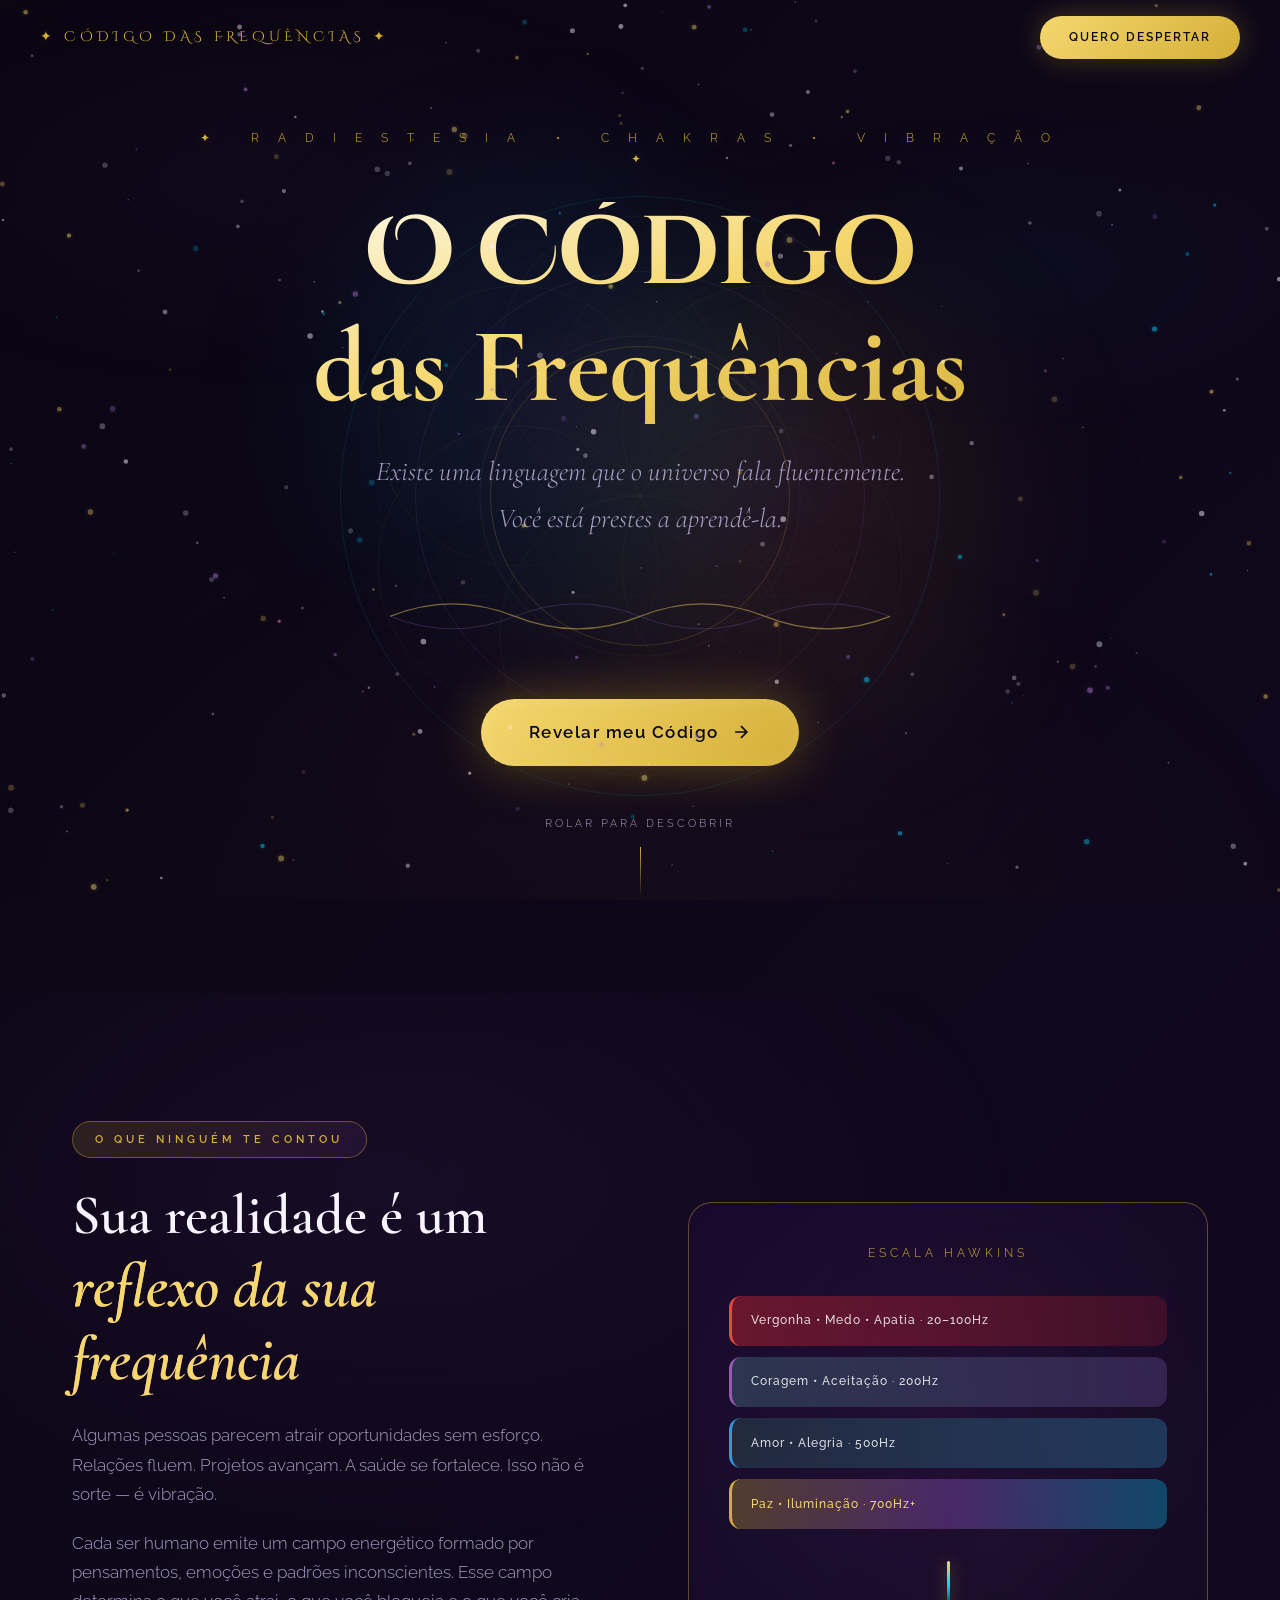
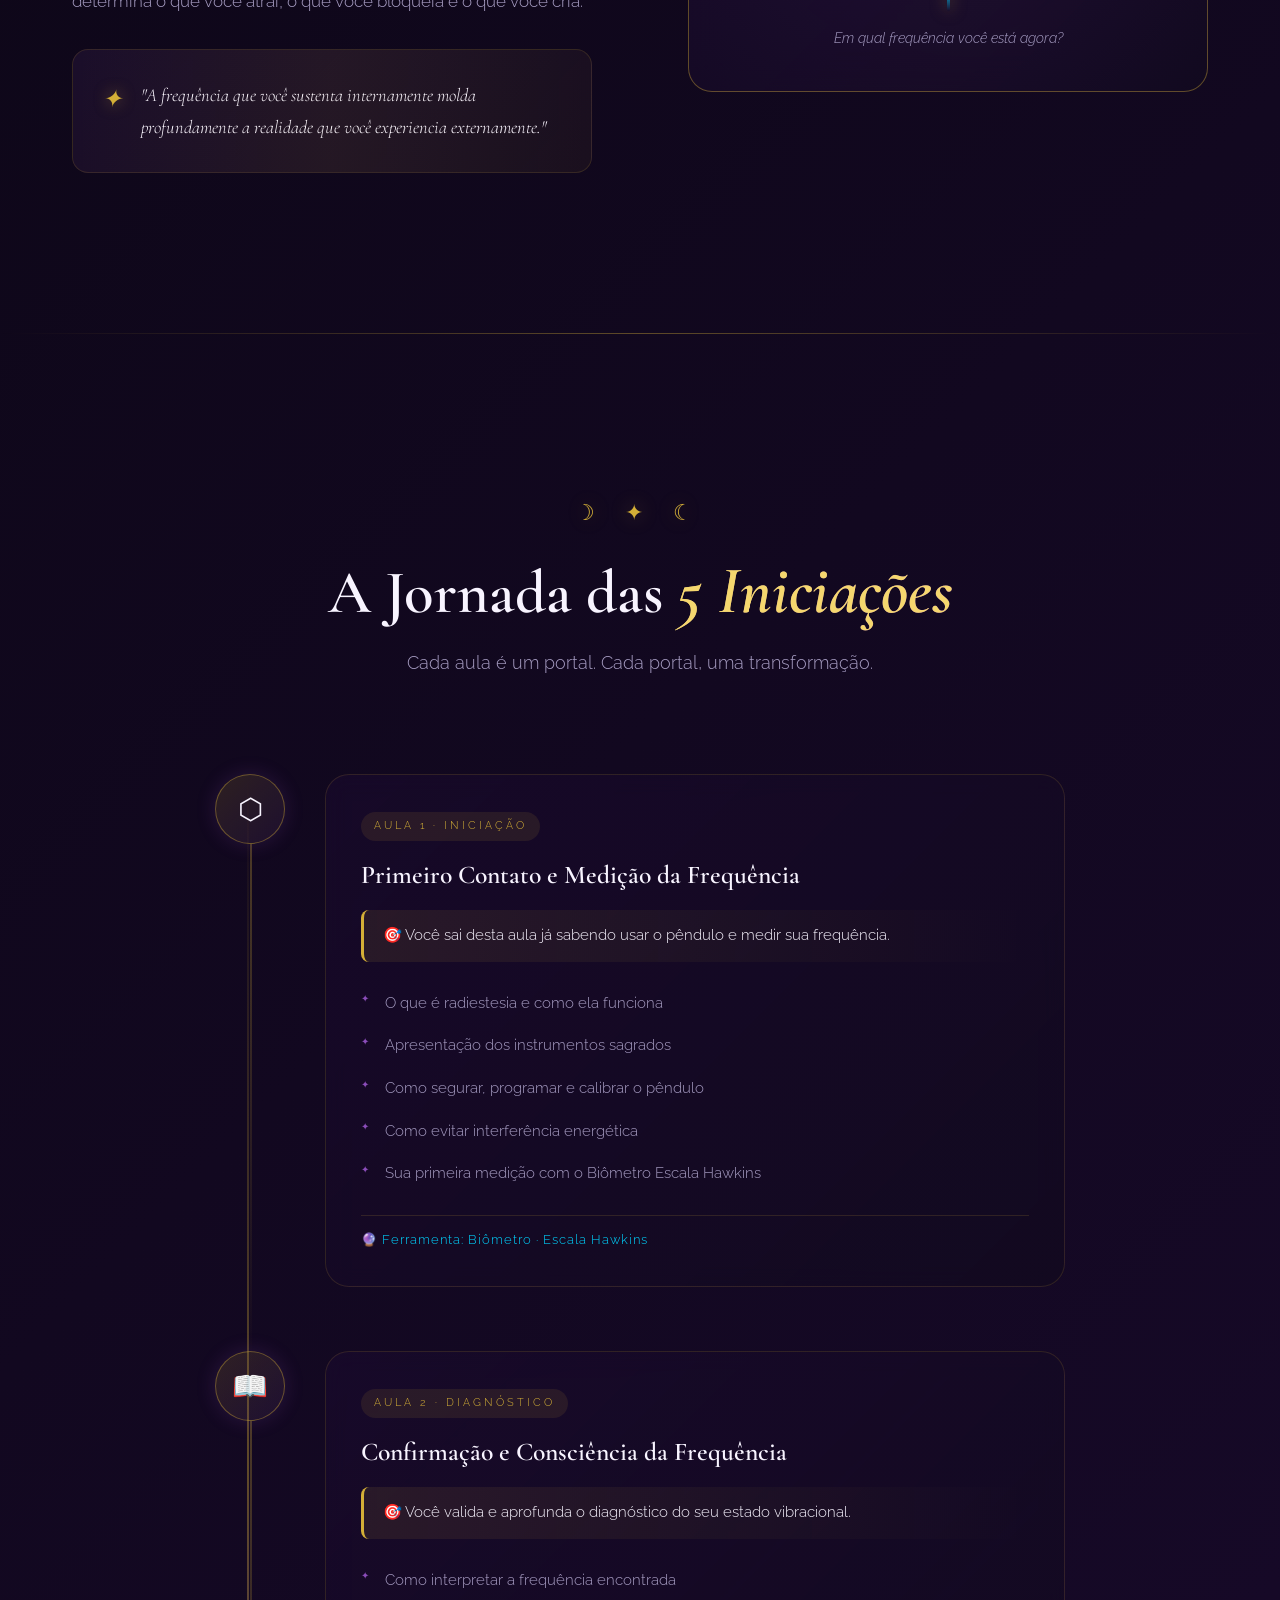
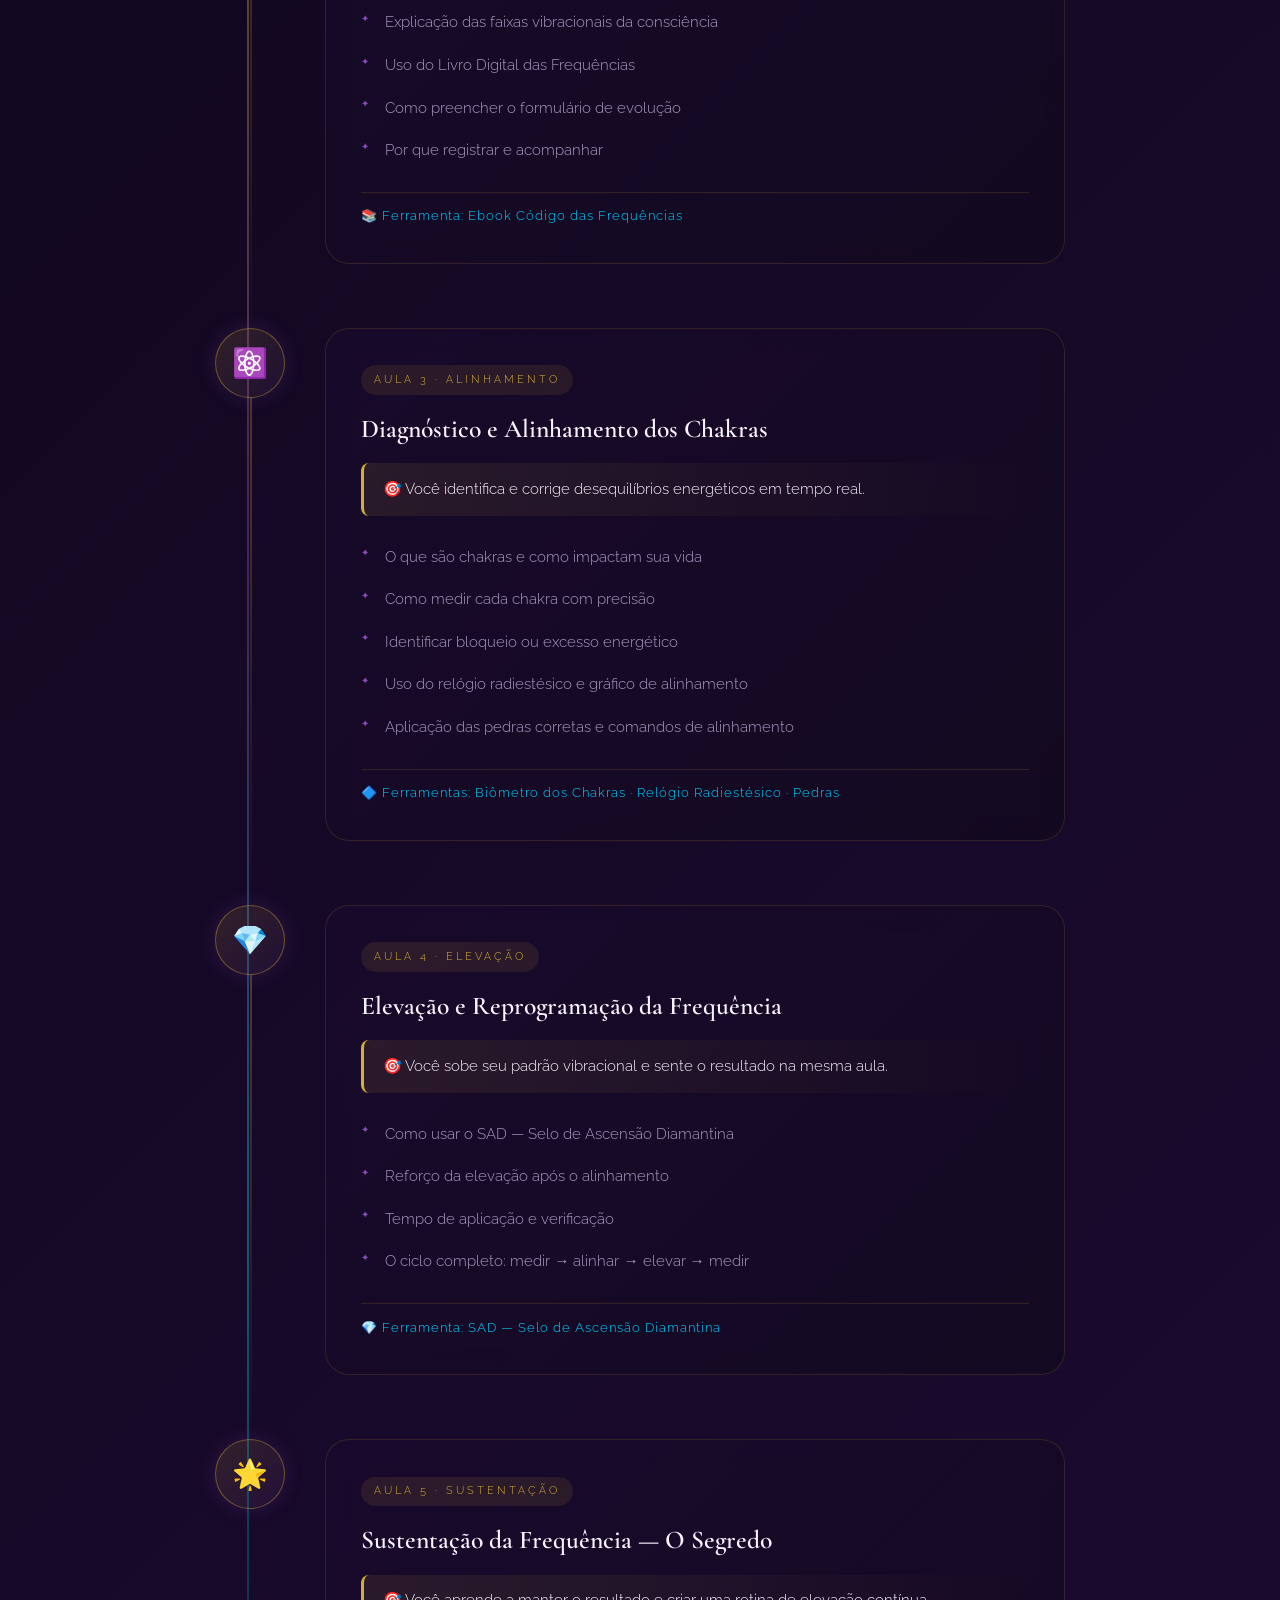
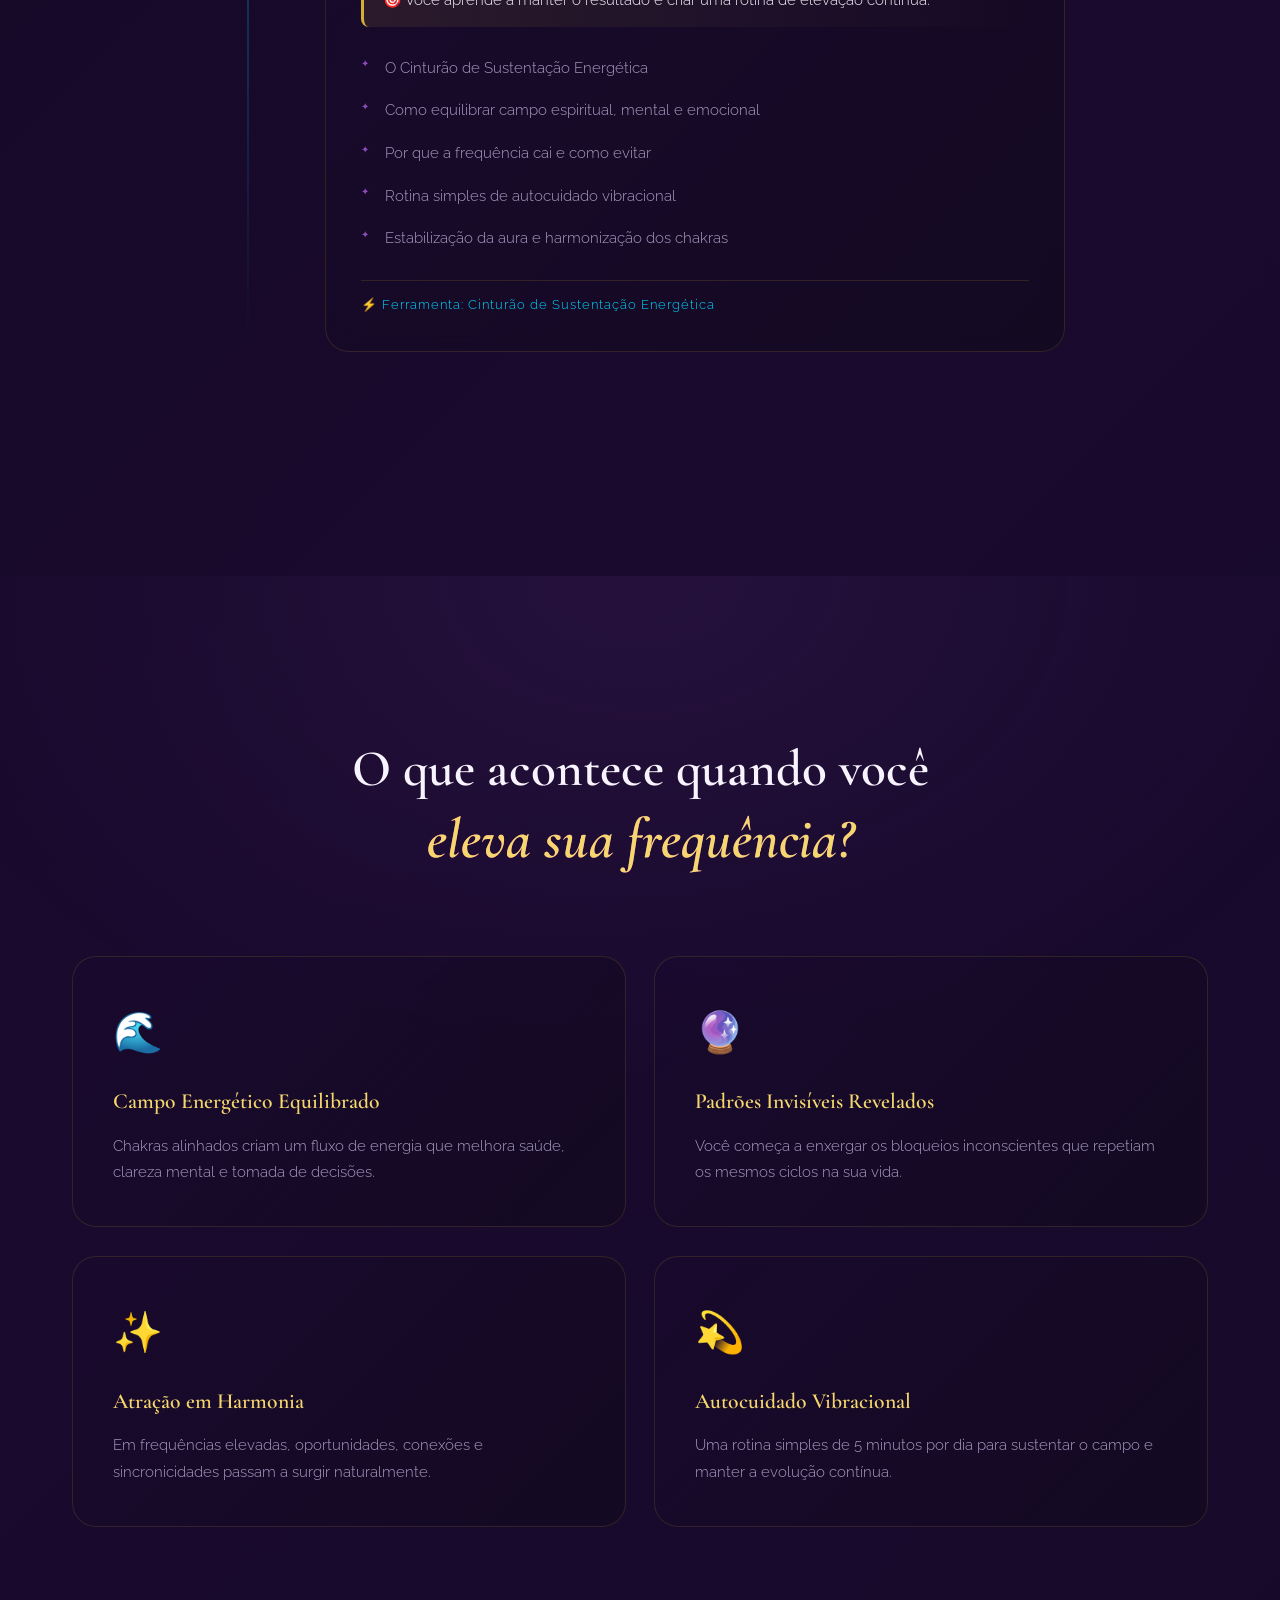
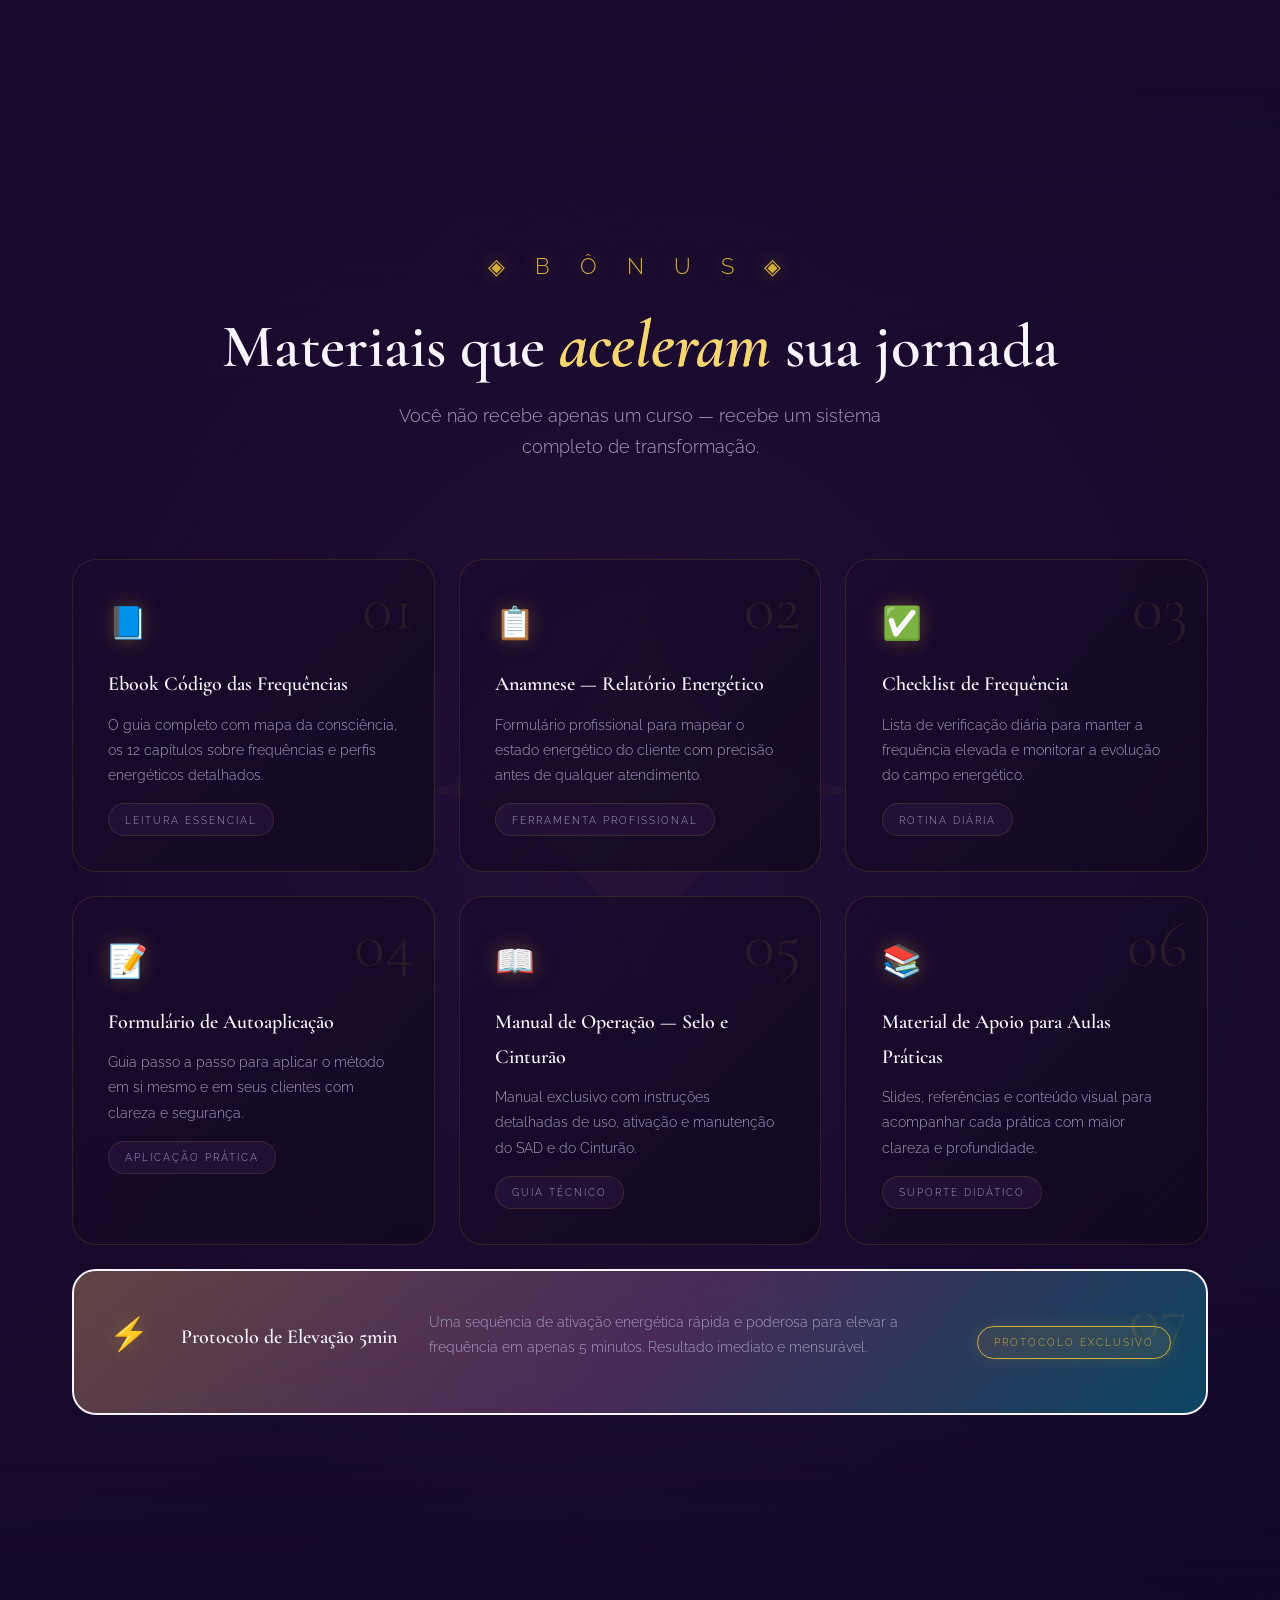
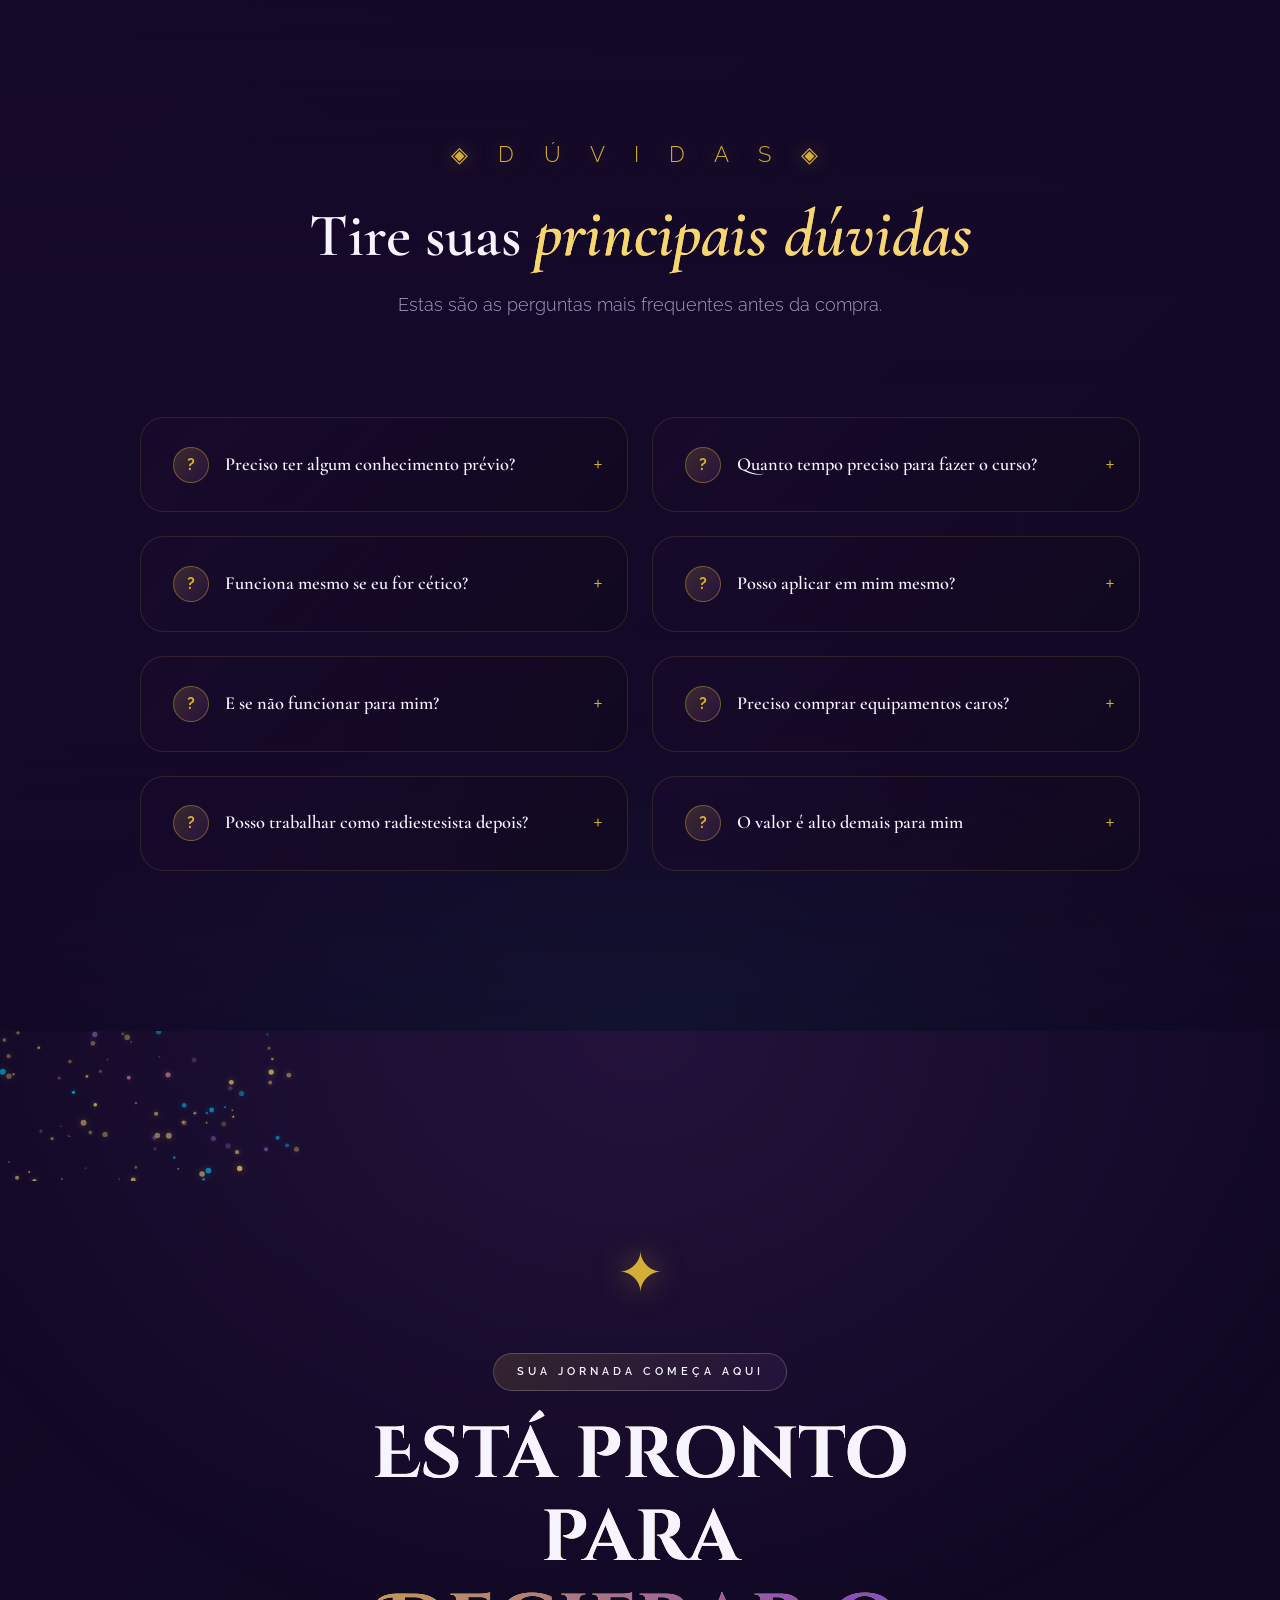
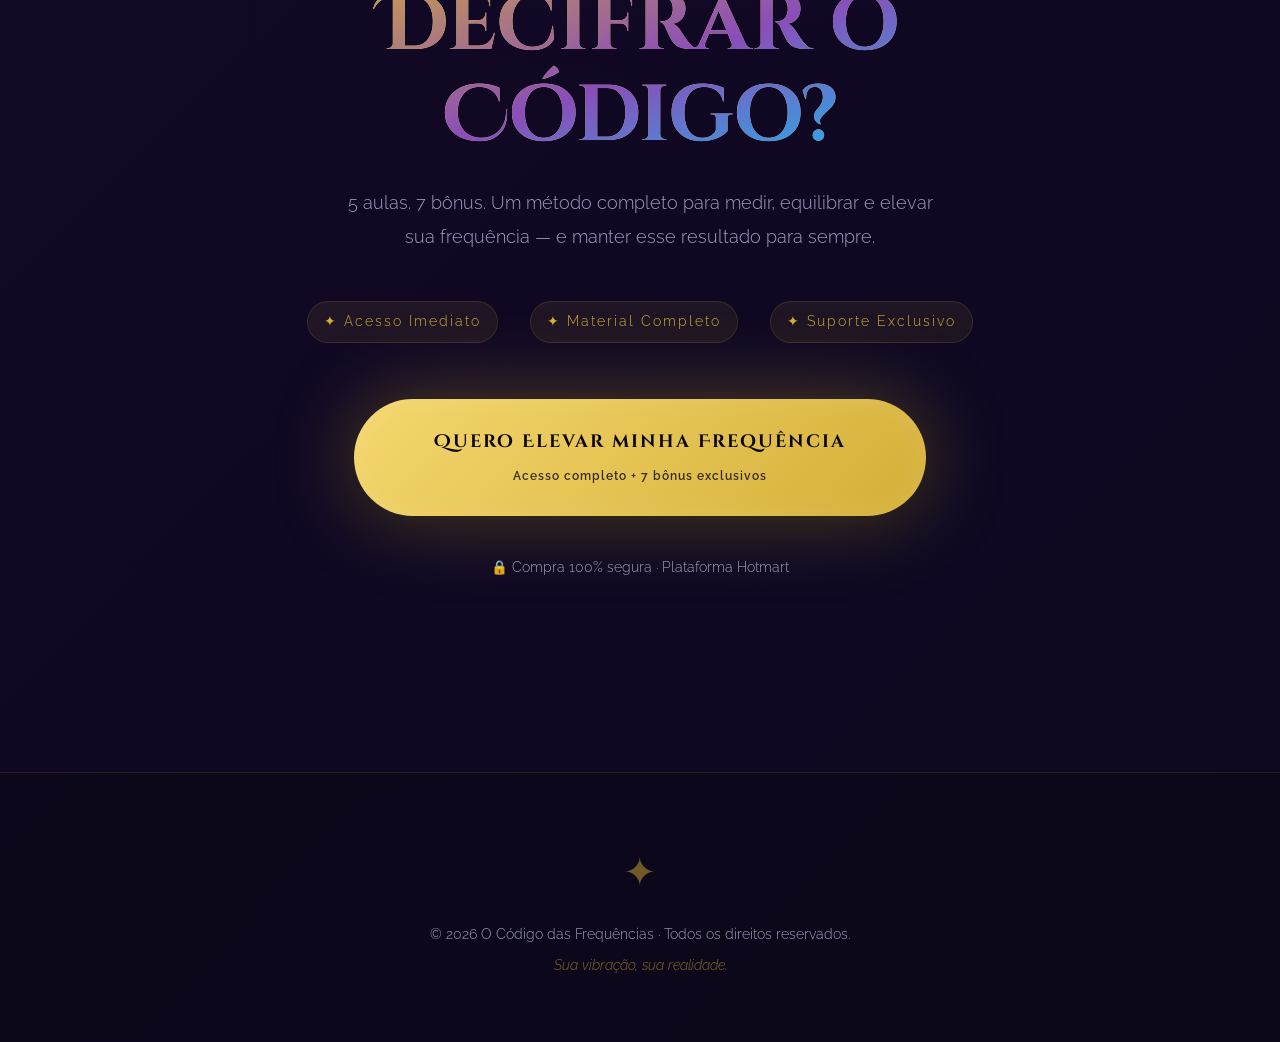
==== commit 1436f27a: "feat: otimizações para Hostinger - SEO, HTTPS forçado, robots.txt" ====
--- a/index.html
+++ b/index.html
@@ -6,10 +6,12 @@
 
   <!-- SEO Básico -->
   <title>O Código das Frequências | Desperte sua Vibração</title>
+  <link rel="canonical" href="https://ocodigodasfrequencias.com.br/" />
   <meta name="description" content="Aprenda a medir, equilibrar e elevar sua frequência energética com radiestesia, chakras e o método vibracional mais completo do Brasil. 5 aulas + 7 bônus exclusivos." />
   <meta name="keywords" content="frequências, radiestesia, chakras, pêndulo, vibração, escala hawkins, elevação vibracional, curso online" />
   <meta name="author" content="O Código das Frequências" />
   <meta name="robots" content="index, follow" />
+  <meta name="theme-color" content="#0a0612" />
 
   <!-- Open Graph -->
   <meta property="og:type" content="website" />
@@ -17,6 +19,7 @@
   <meta property="og:description" content="5 aulas + 7 bônus. Um método completo para medir, equilibrar e elevar sua frequência energética." />
   <meta property="og:url" content="https://ocodigodasfrequencias.com.br/" />
   <meta property="og:locale" content="pt_BR" />
+  <meta property="og:site_name" content="O Código das Frequências" />
 
   <!-- Twitter Card -->
   <meta name="twitter:card" content="summary_large_image" />
@@ -26,6 +29,7 @@
   <!-- Fontes -->
   <link rel="preconnect" href="https://fonts.googleapis.com" />
   <link rel="preconnect" href="https://fonts.gstatic.com" crossorigin />
+  <link rel="preload" as="style" href="https://fonts.googleapis.com/css2?family=Cinzel+Decorative:wght@400;700&family=Cormorant+Garamond:ital,wght@0,300;0,600;1,300&family=Raleway:wght@300;400;600&display=swap" />
   <link href="https://fonts.googleapis.com/css2?family=Cinzel+Decorative:wght@400;700&family=Cormorant+Garamond:ital,wght@0,300;0,600;1,300&family=Raleway:wght@300;400;600&display=swap" rel="stylesheet" />
 
   <link rel="stylesheet" href="style.css" />
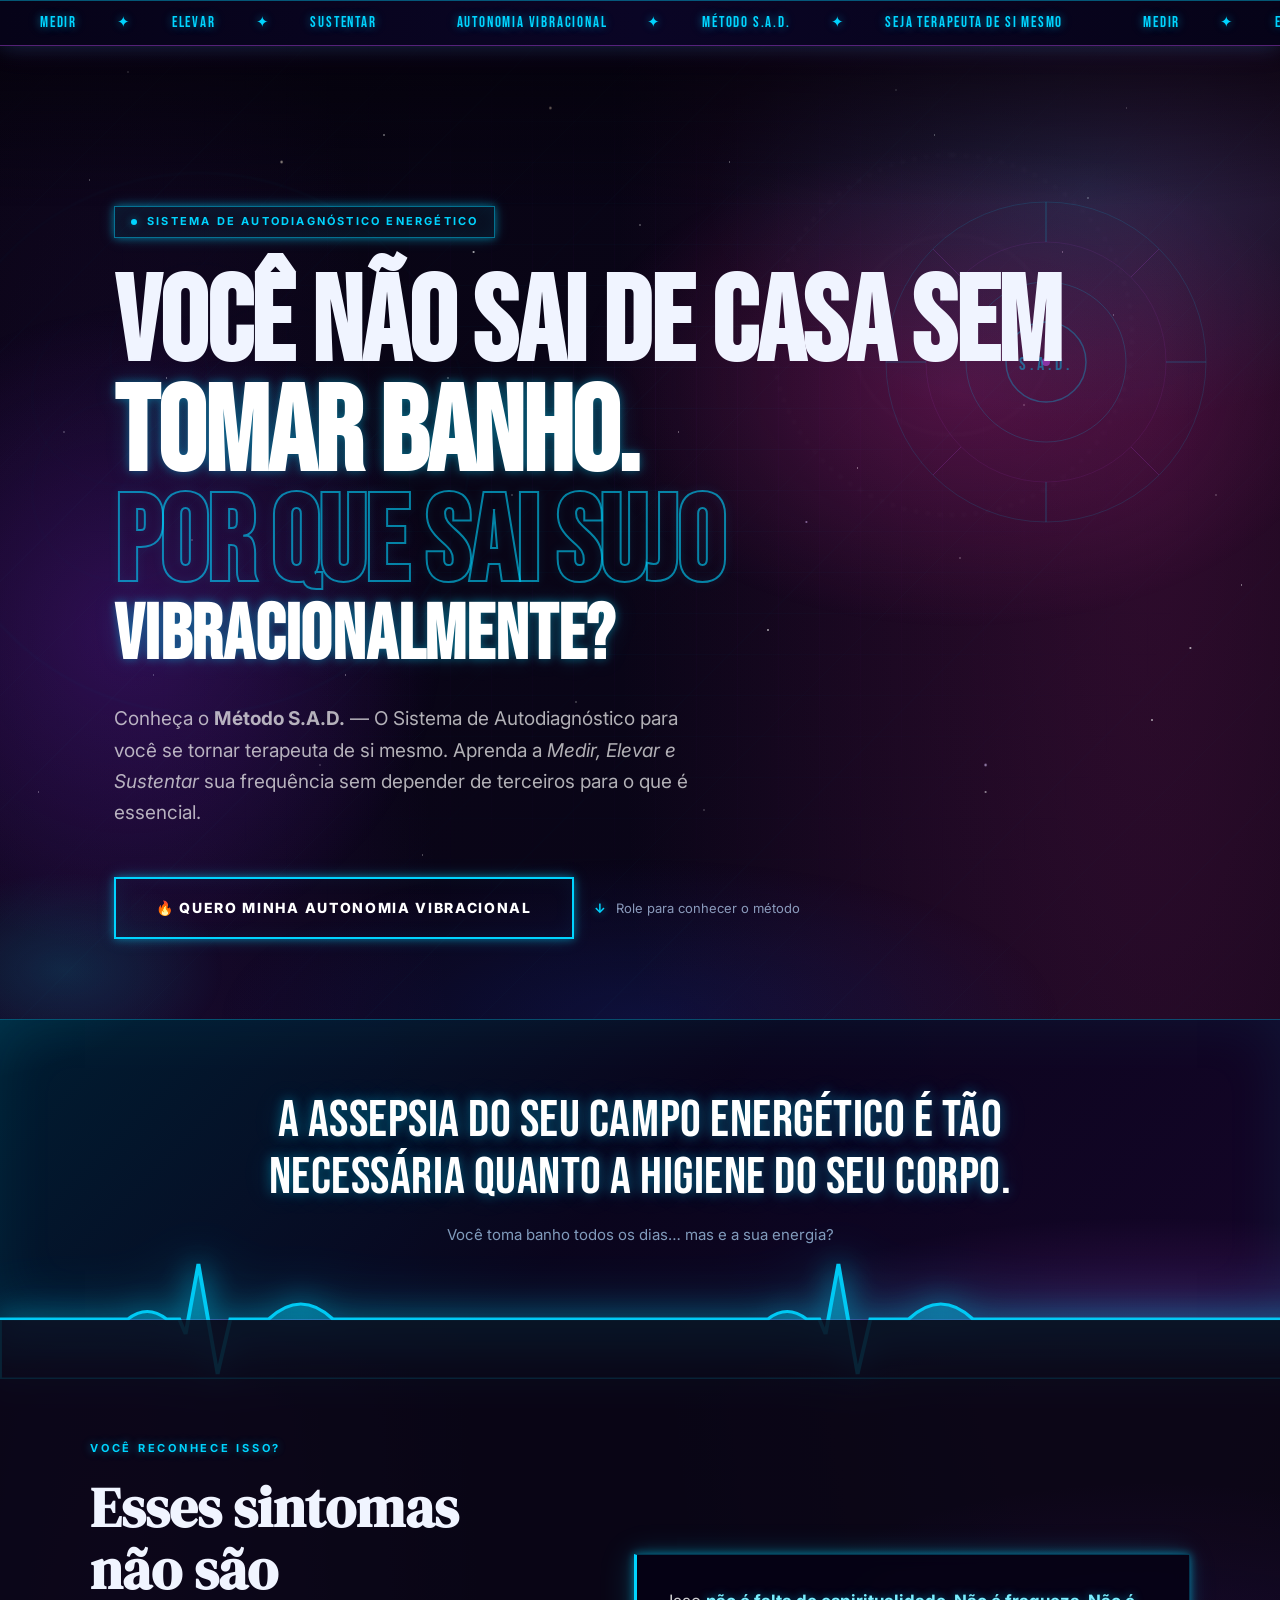
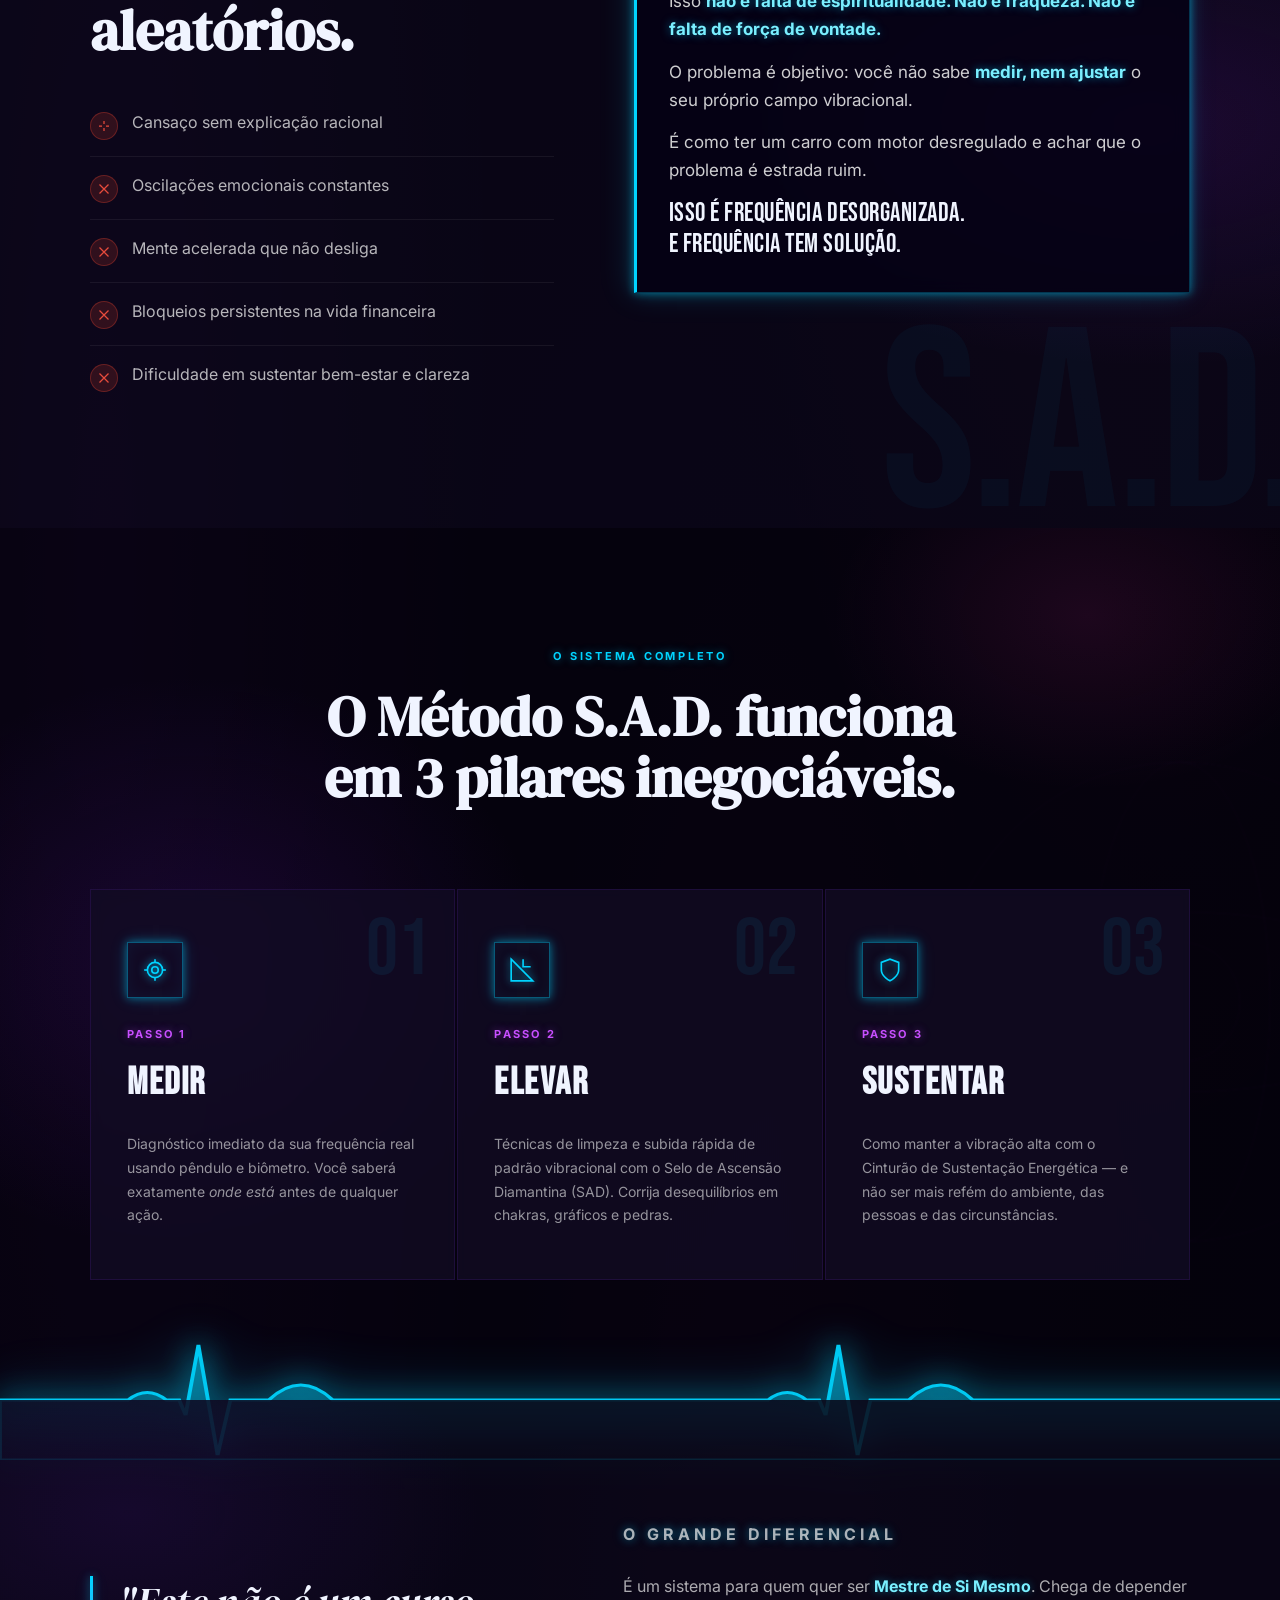
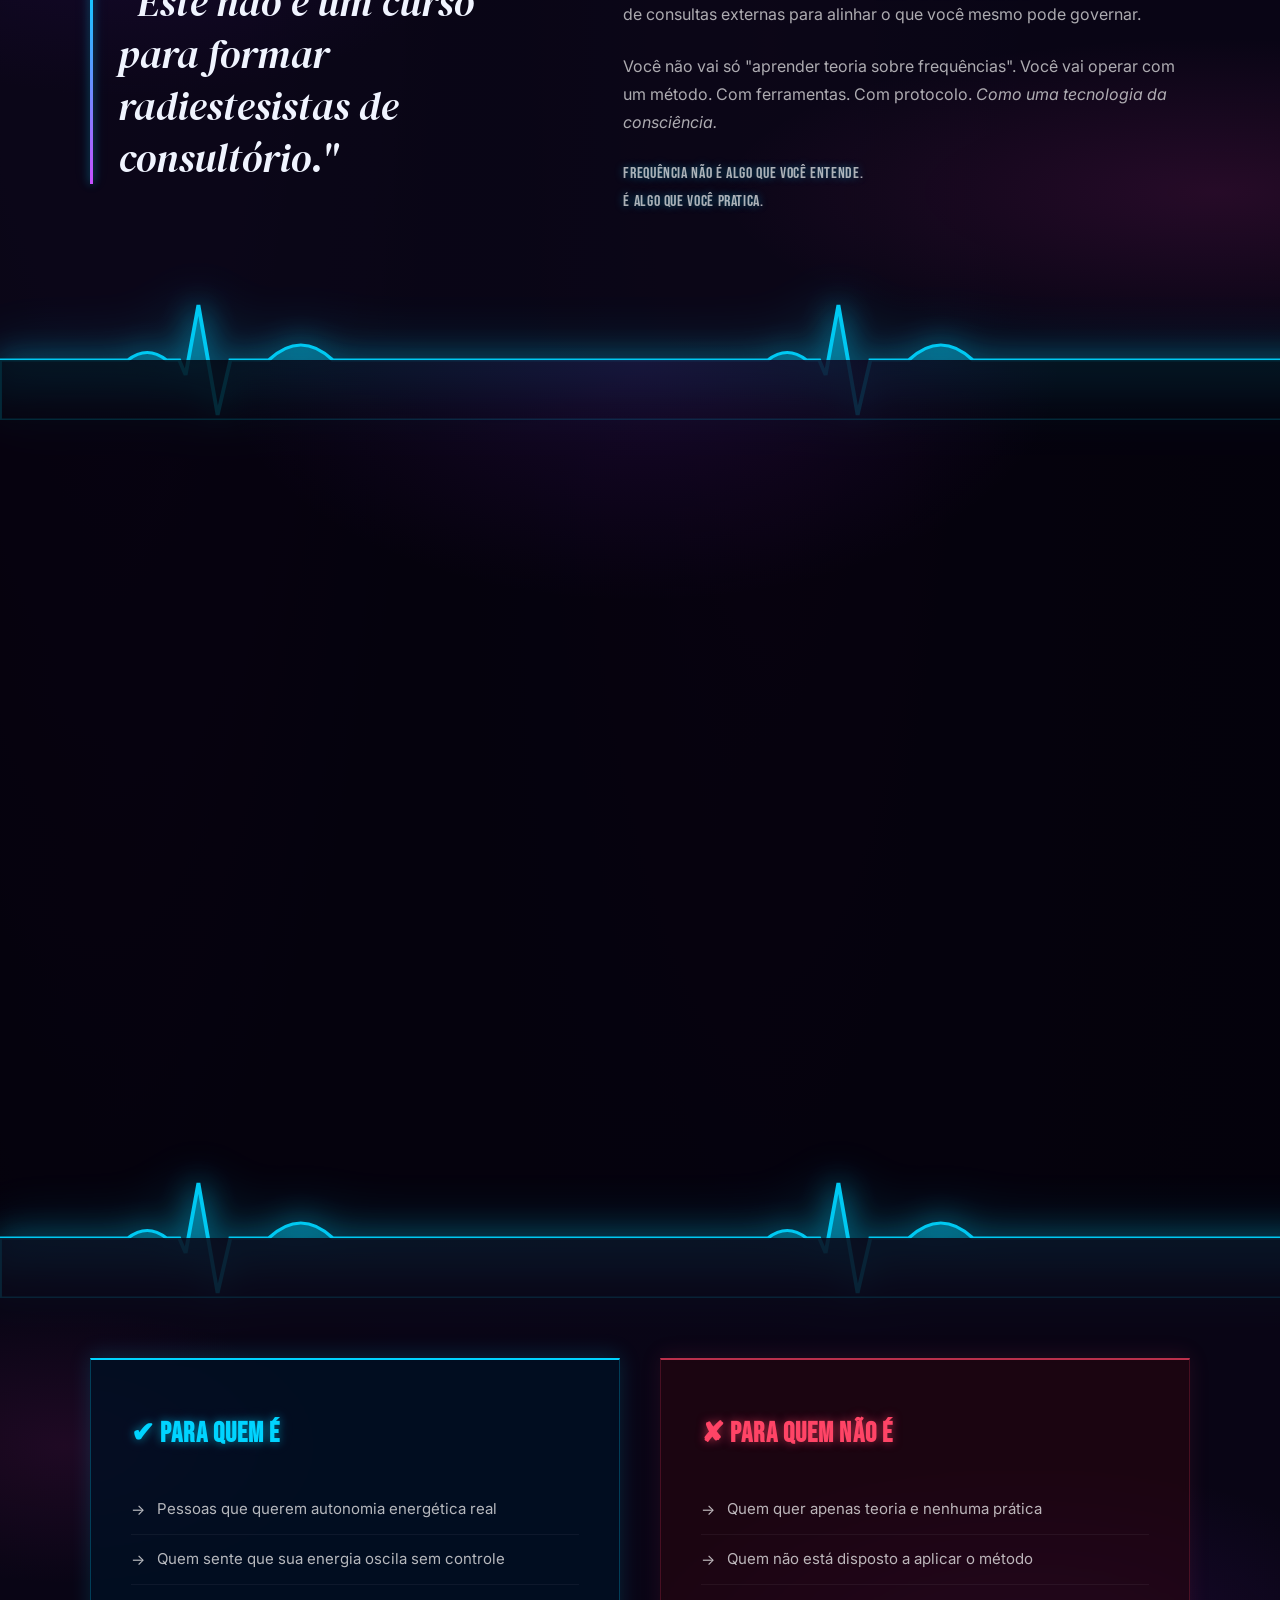
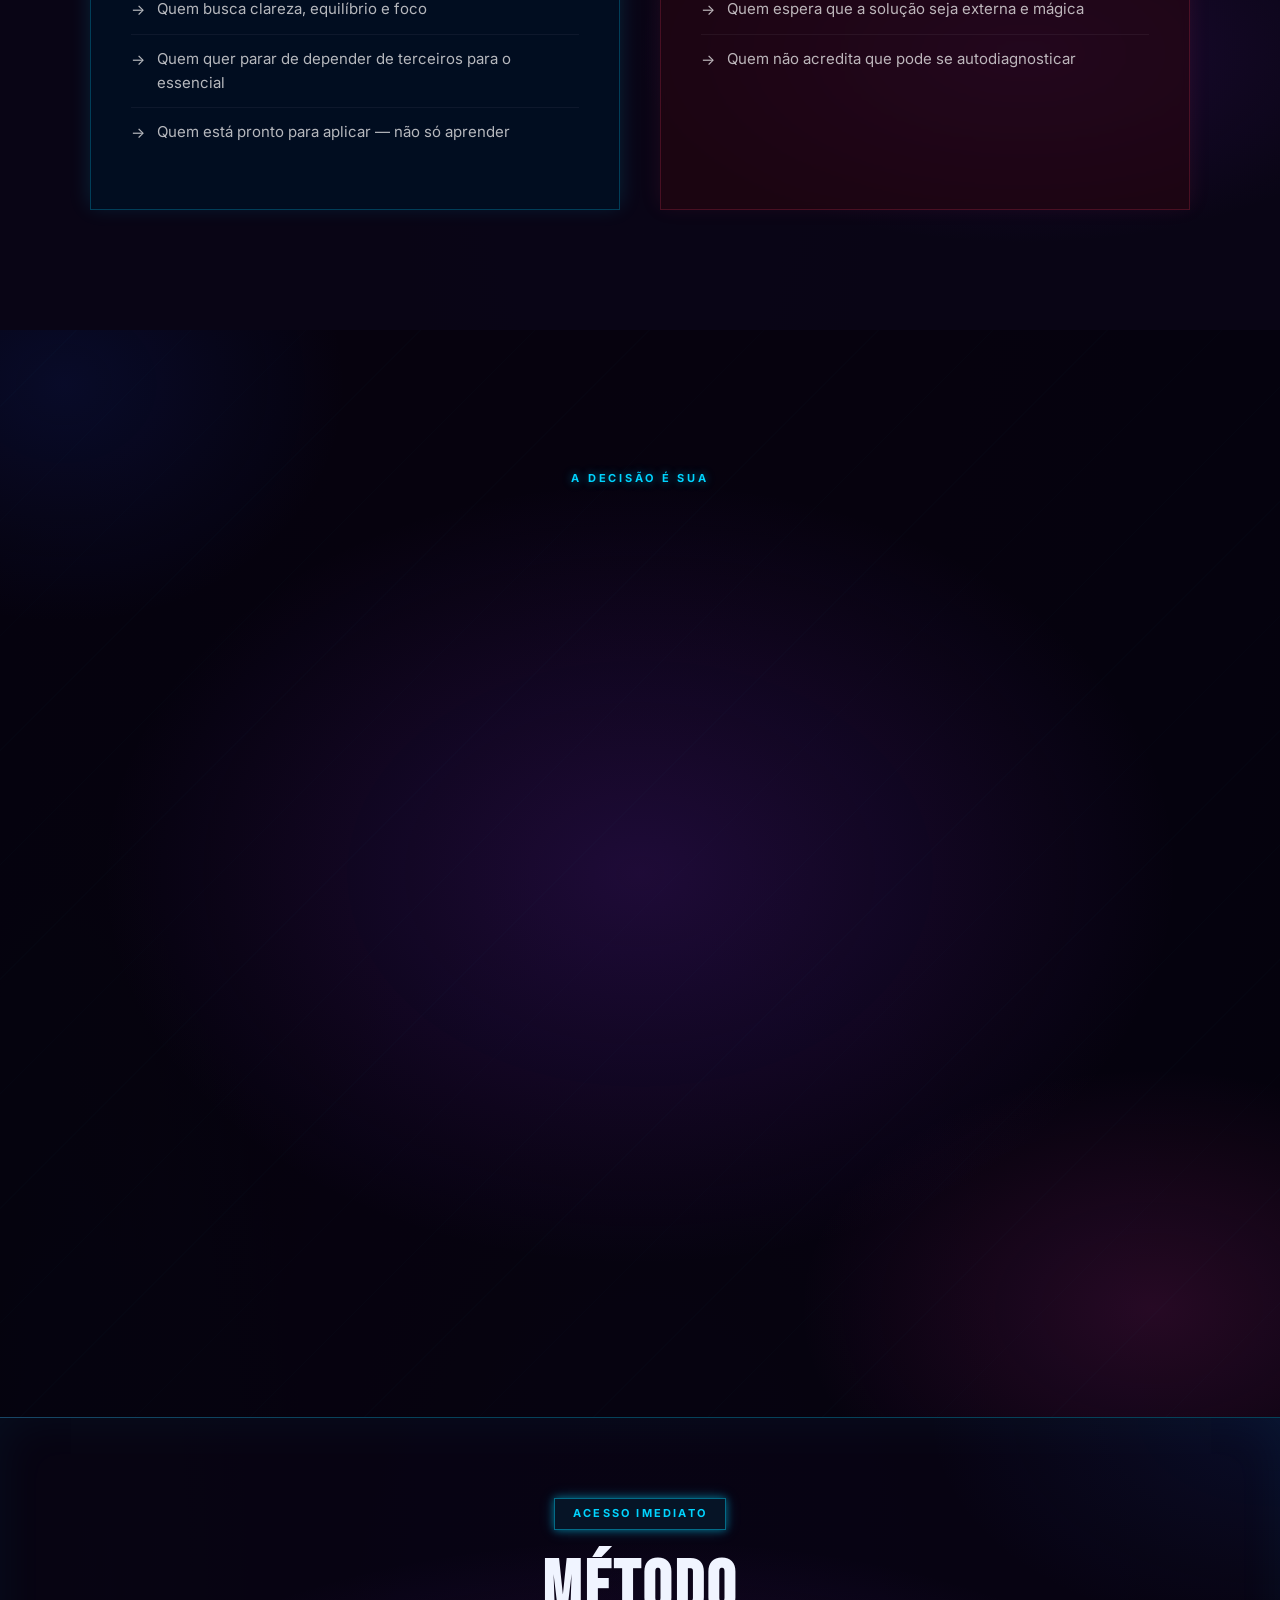
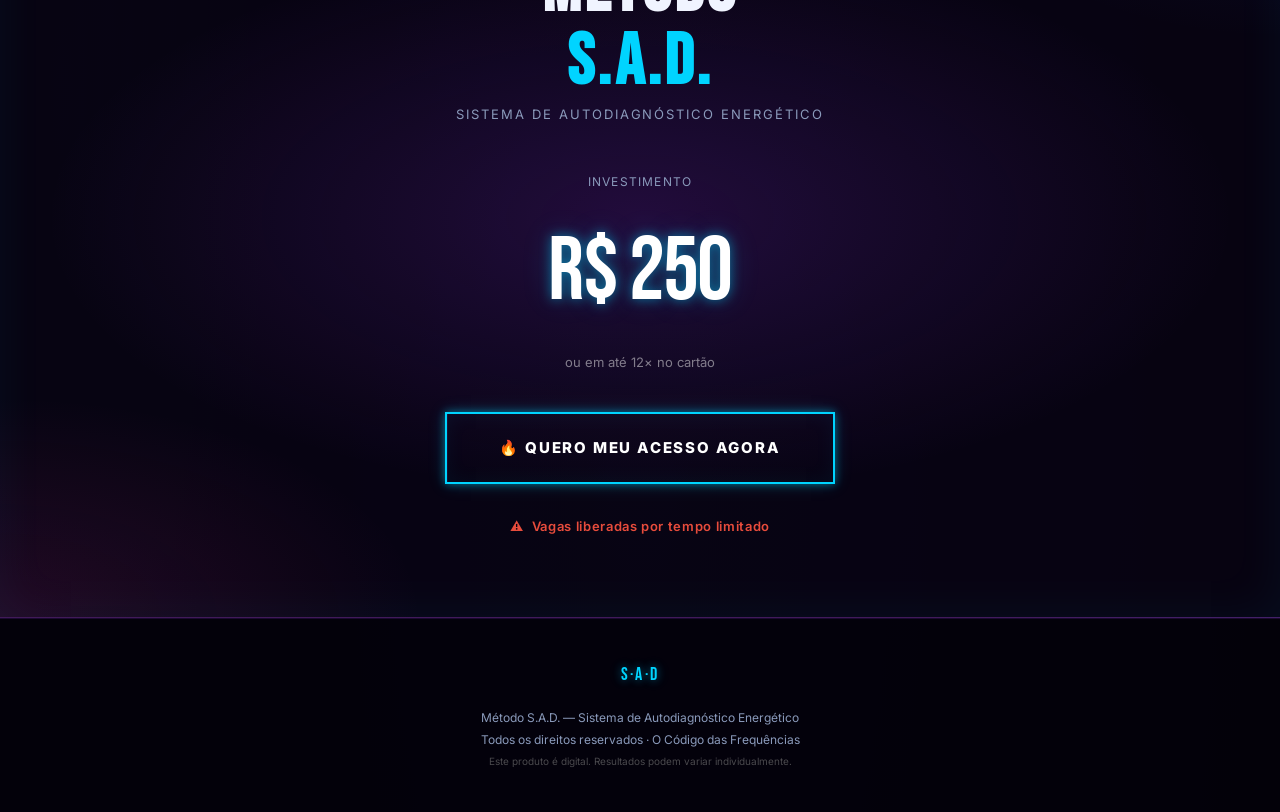
==== commit d9dd49e6: "chore: atualizando e sincronizando todos os arquivos locais no repositório" ====
--- a/index.html
+++ b/index.html
@@ -1,485 +1,1606 @@
 <!DOCTYPE html>
-<html lang="pt-br">
+<html lang="pt-BR">
 <head>
   <meta charset="UTF-8" />
   <meta name="viewport" content="width=device-width, initial-scale=1.0" />
-
-  <!-- SEO Básico -->
-  <title>O Código das Frequências | Desperte sua Vibração</title>
-  <link rel="canonical" href="https://ocodigodasfrequencias.com.br/" />
-  <meta name="description" content="Aprenda a medir, equilibrar e elevar sua frequência energética com radiestesia, chakras e o método vibracional mais completo do Brasil. 5 aulas + 7 bônus exclusivos." />
-  <meta name="keywords" content="frequências, radiestesia, chakras, pêndulo, vibração, escala hawkins, elevação vibracional, curso online" />
-  <meta name="author" content="O Código das Frequências" />
-  <meta name="robots" content="index, follow" />
-  <meta name="theme-color" content="#0a0612" />
-
-  <!-- Open Graph -->
+  <title>Método S.A.D. — Sistema de Autodiagnóstico Energético</title>
+  <meta name="description" content="Aprenda a medir, elevar e sustentar sua frequência vibracional. O Método S.A.D. é o sistema prático para você se tornar terapeuta de si mesmo — sem depender de terceiros." />
+  <meta property="og:title" content="Método S.A.D. — Autonomia Vibracional" />
+  <meta property="og:description" content="Você não sai de casa sem tomar banho. Por que sai com seu campo vibracional sujo?" />
   <meta property="og:type" content="website" />
-  <meta property="og:title" content="O Código das Frequências | Desperte sua Vibração" />
-  <meta property="og:description" content="5 aulas + 7 bônus. Um método completo para medir, equilibrar e elevar sua frequência energética." />
-  <meta property="og:url" content="https://ocodigodasfrequencias.com.br/" />
-  <meta property="og:locale" content="pt_BR" />
-  <meta property="og:site_name" content="O Código das Frequências" />
-
-  <!-- Twitter Card -->
-  <meta name="twitter:card" content="summary_large_image" />
-  <meta name="twitter:title" content="O Código das Frequências" />
-  <meta name="twitter:description" content="5 aulas + 7 bônus. Aprenda a medir e elevar sua frequência energética." />
-
-  <!-- Fontes -->
   <link rel="preconnect" href="https://fonts.googleapis.com" />
   <link rel="preconnect" href="https://fonts.gstatic.com" crossorigin />
-  <link rel="preload" as="style" href="https://fonts.googleapis.com/css2?family=Cinzel+Decorative:wght@400;700&family=Cormorant+Garamond:ital,wght@0,300;0,600;1,300&family=Raleway:wght@300;400;600&display=swap" />
-  <link href="https://fonts.googleapis.com/css2?family=Cinzel+Decorative:wght@400;700&family=Cormorant+Garamond:ital,wght@0,300;0,600;1,300&family=Raleway:wght@300;400;600&display=swap" rel="stylesheet" />
-
-  <link rel="stylesheet" href="style.css" />
+  <link href="https://fonts.googleapis.com/css2?family=Bebas+Neue&family=Inter:wght@300;400;500;600;700&family=DM+Serif+Display:ital@0;1&display=swap" rel="stylesheet" />
+  <style>
+    /* ─── RESET & BASE ─────────────────────────────────────────── */
+    *, *::before, *::after { box-sizing: border-box; margin: 0; padding: 0; }
+
+    :root {
+      --black:      #04020A;
+      --dark:       #0A0616;
+      --mid:        #120C24;
+      --cosmos-1:   #0D0720;
+      --cosmos-2:   #180830;
+      /* ── NEON PALETTE ── */
+      --neon-c:     #00D4FF;   /* ciano elétrico */
+      --neon-c2:    #7AEFFF;   /* ciano claro */
+      --neon-m:     #C84FFF;   /* magenta/roxo neon */
+      --neon-m2:    #E090FF;   /* magenta claro */
+      --neon-w:     #FFFFFF;   /* branco puro */
+      /* mantidos para referência interna */
+      --gold:       #00D4FF;
+      --gold-lt:    #7AEFFF;
+      --white:      #F0F4FF;
+      --muted:      #8A9ABB;
+      --red:        #FF4466;
+      /* glows */
+      --glow-c:     0 0 8px rgba(0,212,255,0.45), 0 0 16px rgba(0,212,255,0.2);
+      --glow-m:     0 0 8px rgba(200,79,255,0.45), 0 0 16px rgba(200,79,255,0.2);
+      --glow-w:     0 0 6px rgba(255,255,255,0.4), 0 0 15px rgba(180,220,255,0.15);
+      --ff-display: 'Bebas Neue', sans-serif;
+      --ff-serif:   'DM Serif Display', serif;
+      --ff-body:    'Inter', sans-serif;
+    }
+
+    html { scroll-behavior: smooth; overflow-x: hidden; }
+
+    body {
+      max-width: 100vw;
+      overflow-x: hidden;
+      background-color: var(--black);
+      background-image:
+        /* Nebula magenta top-right */
+        radial-gradient(ellipse 70% 55% at 90% 5%, rgba(190,40,140,0.22) 0%, transparent 60%),
+        /* Nebula purple center-left */
+        radial-gradient(ellipse 55% 65% at 8% 30%, rgba(100,35,170,0.28) 0%, transparent 55%),
+        /* Nebula blue bottom-center */
+        radial-gradient(ellipse 80% 40% at 50% 95%, rgba(30,60,180,0.18) 0%, transparent 60%),
+        /* Nebula teal accent */
+        radial-gradient(ellipse 35% 30% at 5% 90%, rgba(20,140,160,0.12) 0%, transparent 55%),
+        /* Nebula mid-pink subtle */
+        radial-gradient(ellipse 40% 35% at 60% 45%, rgba(160,30,120,0.10) 0%, transparent 50%),
+        /* Deep space base */
+        radial-gradient(ellipse 100% 100% at 50% 50%, #0D0720 0%, #04020A 100%);
+      color: var(--white);
+      font-family: var(--ff-body);
+      font-size: 16px;
+      line-height: 1.6;
+      overflow-x: hidden;
+      position: relative;
+    }
+
+    /* ─── COSMIC STAR FIELD ──────────────────────────────────────── */
+    body::before, body::after {
+      content: '';
+      position: fixed;
+      inset: 0;
+      pointer-events: none;
+      z-index: 0;
+    }
+    body::before {
+      background-image:
+        radial-gradient(1px 1px at 10% 8%, rgba(255,255,255,0.9) 0%, transparent 100%),
+        radial-gradient(1px 1px at 20% 35%, rgba(255,255,255,0.7) 0%, transparent 100%),
+        radial-gradient(1.5px 1.5px at 30% 15%, rgba(255,255,255,0.85) 0%, transparent 100%),
+        radial-gradient(1px 1px at 40% 55%, rgba(255,255,255,0.6) 0%, transparent 100%),
+        radial-gradient(1px 1px at 50% 25%, rgba(255,255,255,0.8) 0%, transparent 100%),
+        radial-gradient(1.5px 1.5px at 60% 70%, rgba(255,255,255,0.9) 0%, transparent 100%),
+        radial-gradient(1px 1px at 70% 10%, rgba(255,255,255,0.75) 0%, transparent 100%),
+        radial-gradient(1px 1px at 80% 45%, rgba(255,255,255,0.65) 0%, transparent 100%),
+        radial-gradient(1.5px 1.5px at 90% 80%, rgba(255,255,255,0.9) 0%, transparent 100%),
+        radial-gradient(1px 1px at 15% 60%, rgba(255,255,255,0.7) 0%, transparent 100%),
+        radial-gradient(1px 1px at 25% 85%, rgba(255,255,255,0.55) 0%, transparent 100%),
+        radial-gradient(1px 1px at 35% 42%, rgba(255,255,255,0.8) 0%, transparent 100%),
+        radial-gradient(1px 1px at 45% 78%, rgba(255,255,255,0.65) 0%, transparent 100%),
+        radial-gradient(1px 1px at 55% 5%, rgba(255,255,255,0.75) 0%, transparent 100%),
+        radial-gradient(1.5px 1.5px at 65% 38%, rgba(255,255,255,0.9) 0%, transparent 100%),
+        radial-gradient(1px 1px at 75% 62%, rgba(255,255,255,0.7) 0%, transparent 100%),
+        radial-gradient(1px 1px at 85% 22%, rgba(255,255,255,0.8) 0%, transparent 100%),
+        radial-gradient(1px 1px at 95% 55%, rgba(255,255,255,0.6) 0%, transparent 100%),
+        radial-gradient(1px 1px at 5% 48%, rgba(255,255,255,0.7) 0%, transparent 100%),
+        radial-gradient(1px 1px at 55% 90%, rgba(255,255,255,0.55) 0%, transparent 100%),
+        radial-gradient(2px 2px at 22% 18%, rgba(255,240,220,0.8) 0%, transparent 100%),
+        radial-gradient(2px 2px at 77% 85%, rgba(220,200,255,0.75) 0%, transparent 100%),
+        radial-gradient(1.5px 1.5px at 48% 32%, rgba(200,220,255,0.8) 0%, transparent 100%),
+        radial-gradient(1px 1px at 88% 12%, rgba(255,220,240,0.7) 0%, transparent 100%),
+        radial-gradient(1px 1px at 12% 75%, rgba(220,255,240,0.65) 0%, transparent 100%);
+      animation: twinkleA 8s ease-in-out infinite alternate;
+    }
+    body::after {
+      background-image:
+        radial-gradient(1px 1px at 7% 20%, rgba(255,255,255,0.6) 0%, transparent 100%),
+        radial-gradient(1px 1px at 17% 50%, rgba(255,255,255,0.8) 0%, transparent 100%),
+        radial-gradient(1px 1px at 27% 75%, rgba(255,255,255,0.7) 0%, transparent 100%),
+        radial-gradient(1.5px 1.5px at 37% 28%, rgba(255,255,255,0.9) 0%, transparent 100%),
+        radial-gradient(1px 1px at 47% 68%, rgba(255,255,255,0.65) 0%, transparent 100%),
+        radial-gradient(1px 1px at 57% 18%, rgba(255,255,255,0.75) 0%, transparent 100%),
+        radial-gradient(1px 1px at 67% 52%, rgba(255,255,255,0.85) 0%, transparent 100%),
+        radial-gradient(1.5px 1.5px at 77% 88%, rgba(255,255,255,0.7) 0%, transparent 100%),
+        radial-gradient(1px 1px at 87% 35%, rgba(255,255,255,0.6) 0%, transparent 100%),
+        radial-gradient(1px 1px at 97% 65%, rgba(255,255,255,0.8) 0%, transparent 100%),
+        radial-gradient(1px 1px at 13% 42%, rgba(255,255,255,0.75) 0%, transparent 100%),
+        radial-gradient(1px 1px at 33% 95%, rgba(255,255,255,0.55) 0%, transparent 100%),
+        radial-gradient(1px 1px at 53% 48%, rgba(255,255,255,0.7) 0%, transparent 100%),
+        radial-gradient(1px 1px at 73% 15%, rgba(255,255,255,0.85) 0%, transparent 100%),
+        radial-gradient(1.5px 1.5px at 93% 72%, rgba(255,255,255,0.9) 0%, transparent 100%),
+        radial-gradient(1px 1px at 3% 88%, rgba(255,255,255,0.65) 0%, transparent 100%),
+        radial-gradient(2px 2px at 43% 12%, rgba(255,230,200,0.8) 0%, transparent 100%),
+        radial-gradient(1.5px 1.5px at 63% 58%, rgba(210,190,255,0.75) 0%, transparent 100%),
+        radial-gradient(1px 1px at 83% 28%, rgba(255,200,230,0.7) 0%, transparent 100%);
+      animation: twinkleB 11s ease-in-out infinite alternate;
+    }
+    @keyframes twinkleA {
+      0%   { opacity: 0.5; }
+      50%  { opacity: 1; }
+      100% { opacity: 0.65; }
+    }
+    @keyframes twinkleB {
+      0%   { opacity: 0.7; }
+      50%  { opacity: 0.4; }
+      100% { opacity: 0.9; }
+    }
+
+    /* ─── SCROLLBAR ──────────────────────────────────────────────── */
+    ::-webkit-scrollbar { width: 4px; }
+    ::-webkit-scrollbar-track { background: #0D0720; }
+    ::-webkit-scrollbar-thumb { background: linear-gradient(to bottom, var(--neon-c), var(--neon-m)); border-radius: 4px; box-shadow: var(--glow-c); }
+
+    /* ─── GLOBAL VIBRATIONAL ENHANCEMENTS ────────────────────────── */
+    .cosmic-vibe-layer {
+      position: fixed;
+      inset: 0;
+      z-index: 0;
+      pointer-events: none;
+      overflow: hidden;
+    }
+
+    /* Frequency Waves Animation */
+    .freq-waves {
+      position: absolute;
+      width: 100%;
+      height: 100%;
+      opacity: 0.25;
+      background:
+        repeating-linear-gradient(0deg, transparent, transparent 40px, rgba(0,212,255,0.12) 40px, rgba(0,212,255,0.12) 41px),
+        repeating-linear-gradient(90deg, transparent, transparent 40px, rgba(200,79,255,0.12) 40px, rgba(200,79,255,0.12) 41px);
+      mask-image: radial-gradient(circle at 50% 50%, black, transparent 80%);
+      animation: driftSlow 60s linear infinite;
+    }
+
+    @keyframes driftSlow {
+      from { transform: translate(0, 0) scale(1.1); }
+      to   { transform: translate(-50px, -50px) scale(1.2); }
+    }
+
+    /* Sacred Geometry Patterns */
+    .geometry-watermark {
+      position: absolute;
+      width: 600px;
+      height: 600px;
+      opacity: 0.04;
+      pointer-events: none;
+      filter: blur(1px);
+    }
+
+    .geometry-watermark svg { width: 100%; height: 100%; stroke-width: 0.5px; fill: none; }
+    .hero-geometry { top: 10%; left: -100px; color: var(--neon-c); animation: rotSlow 80s linear infinite; }
+    .pilares-geometry { top: 20%; right: -200px; color: var(--neon-m); animation: rotSlow 100s linear reverse infinite; }
+
+    @keyframes rotSlow {
+      from { transform: rotate(0deg); }
+      to   { transform: rotate(360deg); }
+    }
+
+    /* Vibrational Sine Wave Divider */
+    .vibe-divider {
+      position: absolute;
+      width: 100%;
+      height: 120px;
+      bottom: -60px;
+      left: 0;
+      z-index: 100;
+      display: flex;
+      align-items: center;
+      overflow: visible;
+      opacity: 0.95;
+      pointer-events: none;
+    }
+
+    .vibe-wave-path {
+      flex: 0 0 200%;
+      width: 200%;
+      height: 100%;
+      stroke: var(--neon-c);
+      stroke-width: 3;
+      fill: url(#heartbeatGradient);
+      filter: drop-shadow(0 0 15px rgba(0, 212, 255, 0.9)) drop-shadow(0 0 30px rgba(0, 212, 255, 0.4));
+      animation: waveMove 6s linear infinite;
+    }
+
+    @keyframes waveMove {
+      from { transform: translateX(0); }
+      to   { transform: translateX(-50%); }
+    }
+
+    /* ─── SECTION Z-INDEX (above star field) ─────────────────────── */
+    section, nav, footer, .ticker-wrap {
+      position: relative;
+      z-index: 1;
+    }
+
+    /* ─── UTILITY ────────────────────────────────────────────────── */
+    .container { max-width: 1100px; margin: 0 auto; padding: 0 24px; }
+    .gold { color: var(--neon-c); text-shadow: var(--glow-c); }
+    .italic { font-style: italic; }
+
+    /* ─── ANIMATIONS ─────────────────────────────────────────────── */
+    @keyframes pulseGold {
+      0%, 100% { box-shadow: 0 0 8px rgba(0,212,255,0.6), 0 0 20px rgba(0,212,255,0.3), 0 0 0 0 rgba(0,212,255,.4); }
+      50%       { box-shadow: 0 0 20px rgba(0,212,255,0.9), 0 0 45px rgba(0,212,255,0.5), 0 0 0 18px rgba(0,212,255,0); }
+    }
+    @keyframes neonPulseM {
+      0%, 100% { box-shadow: 0 0 6px rgba(200,79,255,0.4), 0 0 15px rgba(200,79,255,0.15); text-shadow: 0 0 6px rgba(200,79,255,0.5); }
+      50%       { box-shadow: 0 0 12px rgba(200,79,255,0.6), 0 0 30px rgba(200,79,255,0.3); text-shadow: 0 0 12px rgba(200,79,255,0.7); }
+    }
+    @keyframes neonFlicker {
+      0%, 19%, 21%, 23%, 25%, 54%, 56%, 100% { opacity: 1; }
+      20%, 24%, 55% { opacity: 0.6; }
+    }
+    @keyframes neonBorderFlow {
+      0%   { border-color: var(--neon-c); box-shadow: 0 0 10px rgba(0,212,255,0.5), inset 0 0 10px rgba(0,212,255,0.05); }
+      50%  { border-color: var(--neon-m); box-shadow: 0 0 10px rgba(200,79,255,0.5), inset 0 0 10px rgba(200,79,255,0.05); }
+      100% { border-color: var(--neon-c); box-shadow: 0 0 10px rgba(0,212,255,0.5), inset 0 0 10px rgba(0,212,255,0.05); }
+    }
+    @keyframes slideUp {
+      from { opacity: 0; transform: translateY(40px); }
+      to   { opacity: 1; transform: translateY(0); }
+    }
+    @keyframes fadeIn {
+      from { opacity: 0; }
+      to   { opacity: 1; }
+    }
+    @keyframes tickerScroll {
+      from { transform: translateX(0); }
+      to   { transform: translateX(-50%); }
+    }
+    @keyframes rotateSlow {
+      from { transform: rotate(0deg); }
+      to   { transform: rotate(360deg); }
+    }
+    @keyframes drawLine {
+      from { stroke-dashoffset: 600; }
+      to   { stroke-dashoffset: 0; }
+    }
+    @keyframes floatY {
+      0%, 100% { transform: translateY(0); }
+      50%       { transform: translateY(-12px); }
+    }
+    @keyframes numberCount {
+      from { opacity: 0; transform: scale(.8); }
+      to   { opacity: 1; transform: scale(1); }
+    }
+
+    .reveal {
+      opacity: 0;
+      transform: translateY(50px);
+      transition: opacity .7s ease, transform .7s ease;
+    }
+    .reveal.visible {
+      opacity: 1;
+      transform: translateY(0);
+    }
+    @media (prefers-reduced-motion: reduce) {
+      .reveal { opacity: 1 !important; transform: none !important; transition: none !important; }
+      * { animation-duration: .01ms !important; }
+    }
+
+    /* ─── TICKER ─────────────────────────────────────────────────── */
+    .ticker-wrap {
+      background: linear-gradient(90deg, #060318 0%, #0A0525 50%, #060318 100%);
+      border-top: 1px solid rgba(0,212,255,0.4);
+      border-bottom: 1px solid rgba(200,79,255,0.4);
+      overflow: hidden;
+      padding: 10px 0;
+      position: relative;
+      z-index: 50;
+      box-shadow: 0 0 20px rgba(0,212,255,0.15), 0 2px 30px rgba(200,79,255,0.12);
+    }
+    .ticker-track {
+      display: flex;
+      white-space: nowrap;
+      animation: tickerScroll 28s linear infinite;
+    }
+    .ticker-track span {
+      font-family: var(--ff-display);
+      font-size: 15px;
+      letter-spacing: .12em;
+      color: var(--neon-c);
+      text-shadow: var(--glow-c);
+      padding: 0 40px;
+    }
+    .ticker-sep { color: var(--neon-m); text-shadow: var(--glow-m); opacity: 1; padding: 0 8px; }
+
+    /* ─── NAV ─────────────────────────────────────────────────────── */
+    nav {
+      position: fixed;
+      top: 0; left: 0; right: 0;
+      z-index: 100;
+      padding: 18px 0;
+      background: rgba(4, 2, 10, 0.90);
+      backdrop-filter: blur(16px) saturate(1.4);
+      border-bottom: 1px solid rgba(140, 60, 200, 0.20);
+      box-shadow: 0 1px 30px rgba(100, 30, 170, 0.12);
+      transition: padding .3s ease;
+      display: none; /* Header removed as per request */
+    }
+    nav .inner {
+      display: flex;
+      align-items: center;
+      justify-content: space-between;
+      max-width: 1100px;
+      margin: 0 auto;
+      padding: 0 24px;
+    }
+    .nav-logo {
+      font-family: var(--ff-display);
+      font-size: 22px;
+      letter-spacing: .1em;
+      color: var(--neon-w);
+      text-shadow: var(--glow-c);
+      animation: neonFlicker 6s linear infinite;
+    }
+    .nav-cta {
+      background: transparent;
+      color: var(--neon-c);
+      font-weight: 700;
+      font-size: 13px;
+      letter-spacing: .1em;
+      text-transform: uppercase;
+      padding: 10px 22px;
+      border: 1px solid var(--neon-c);
+      cursor: pointer;
+      text-decoration: none;
+      box-shadow: var(--glow-c), inset 0 0 12px rgba(0,212,255,0.06);
+      transition: color .25s, box-shadow .25s, transform .2s, background .25s;
+    }
+    .nav-cta:hover {
+      background: rgba(0,212,255,0.12);
+      box-shadow: 0 0 20px rgba(0,212,255,0.8), 0 0 50px rgba(0,212,255,0.4), inset 0 0 20px rgba(0,212,255,0.1);
+      transform: translateY(-1px);
+    }
+
+    /* ─── HERO ────────────────────────────────────────────────────── */
+    #hero {
+      min-height: 100vh;
+      display: flex;
+      flex-direction: column;
+      justify-content: flex-end;
+      padding: 0;
+      position: relative;
+      overflow: hidden;
+    }
+
+    .hero-bg {
+      position: absolute;
+      inset: 0;
+      background:
+        /* Neon cyan glow top-right */
+        radial-gradient(ellipse 50% 40% at 85% 15%, rgba(0,212,255,0.12) 0%, transparent 60%),
+        /* Magenta nebula bright cloud */
+        radial-gradient(ellipse 55% 45% at 75% 35%, rgba(190,40,140,0.30) 0%, transparent 55%),
+        /* Purple nebula left */
+        radial-gradient(ellipse 45% 60% at 10% 60%, rgba(100,30,170,0.35) 0%, transparent 55%),
+        /* Blue accent bottom */
+        radial-gradient(ellipse 60% 30% at 50% 100%, rgba(30,60,200,0.20) 0%, transparent 55%),
+        /* Teal shimmer */
+        radial-gradient(ellipse 25% 20% at 5% 95%, rgba(0,180,200,0.18) 0%, transparent 50%),
+        transparent;
+    }
+
+    /* Subtle neon grid overlay */
+    .hero-bg::before {
+      content: '';
+      position: absolute;
+      inset: 0;
+      background-image: repeating-linear-gradient(
+        -45deg,
+        transparent,
+        transparent 80px,
+        rgba(0,212,255,.012) 80px,
+        rgba(0,212,255,.012) 81px
+      );
+    }
+
+    /* Glowing cosmic vignette top */
+    .hero-bg::after {
+      content: '';
+      position: absolute;
+      inset: 0 0 auto 0;
+      height: 160px;
+      background: linear-gradient(to bottom, rgba(4,2,10,0.7), transparent);
+      pointer-events: none;
+    }
+
+    .hero-content {
+      position: relative;
+      z-index: 2;
+      padding: 160px 24px 80px;
+      max-width: 1100px;
+      margin: 0 auto;
+      width: 100%;
+    }
+
+    .hero-eyebrow {
+      display: inline-flex;
+      align-items: center;
+      gap: 10px;
+      background: rgba(0,212,255,.06);
+      border: 1px solid rgba(0,212,255,.5);
+      color: var(--neon-c);
+      font-size: 11px;
+      font-weight: 700;
+      letter-spacing: .2em;
+      text-transform: uppercase;
+      padding: 6px 16px;
+      margin-bottom: 32px;
+      box-shadow: var(--glow-c), inset 0 0 15px rgba(0,212,255,.05);
+      animation: fadeIn 1s ease .3s both, neonBorderFlow 4s linear 1.5s infinite;
+    }
+    .hero-eyebrow::before {
+      content: '';
+      width: 6px; height: 6px;
+      background: var(--neon-c);
+      border-radius: 50%;
+      box-shadow: var(--glow-c);
+    }
+
+    .hero-headline {
+      font-family: var(--ff-display);
+      font-size: clamp(52px, 10vw, 120px);
+      line-height: .92;
+      letter-spacing: -.01em;
+      color: var(--white);
+      text-transform: uppercase;
+      animation: slideUp .9s cubic-bezier(.22,.6,.36,1) .5s both;
+    }
+    .hero-headline .accent-line {
+      display: block;
+      color: var(--neon-w);
+      text-shadow: 0 0 10px rgba(0,212,255,0.4), 0 0 25px rgba(0,212,255,0.15);
+    }
+    .hero-headline .stroke-text {
+      display: block;
+      -webkit-text-stroke: 2px rgba(0,212,255,0.6);
+      color: transparent;
+      text-shadow: none;
+      filter: drop-shadow(0 0 4px rgba(0,212,255,0.3));
+    }
+
+    .hero-sub {
+      margin-top: 32px;
+      font-size: clamp(15px, 2vw, 19px);
+      line-height: 1.65;
+      color: rgba(242,242,242,.72);
+      max-width: 600px;
+      animation: slideUp .9s cubic-bezier(.22,.6,.36,1) .75s both;
+    }
+
+    .hero-actions {
+      margin-top: 48px;
+      display: flex;
+      flex-wrap: wrap;
+      align-items: center;
+      gap: 20px;
+      animation: slideUp .9s cubic-bezier(.22,.6,.36,1) 1s both;
+    }
+
+    .btn-primary {
+      background: transparent;
+      color: var(--neon-w);
+      font-family: var(--ff-body);
+      font-weight: 800;
+      font-size: 14px;
+      letter-spacing: .12em;
+      text-transform: uppercase;
+      padding: 18px 40px;
+      border: 2px solid var(--neon-c);
+      cursor: pointer;
+      text-decoration: none;
+      display: inline-block;
+      position: relative;
+      overflow: hidden;
+      transition: transform .25s, box-shadow .25s, background .25s;
+      box-shadow: var(--glow-c), inset 0 0 20px rgba(0,212,255,0.06);
+      animation: pulseGold 2.5s ease-in-out 2s infinite;
+    }
+    .btn-primary::after {
+      content: '';
+      position: absolute;
+      inset: 0;
+      background: linear-gradient(135deg, rgba(0,212,255,.15) 0%, rgba(200,79,255,.12) 100%);
+      transform: translateX(-100%);
+      transition: transform .35s ease;
+    }
+    .btn-primary:hover::after { transform: translateX(0); }
+    .btn-primary:hover {
+      transform: translateY(-3px);
+      box-shadow: 0 0 25px rgba(0,212,255,0.9), 0 0 60px rgba(0,212,255,0.5), 0 12px 40px rgba(0,212,255,0.3);
+      background: rgba(0,212,255,0.08);
+    }
+
+    .hero-trust {
+      display: flex;
+      align-items: center;
+      gap: 10px;
+      color: var(--muted);
+      font-size: 13px;
+    }
+    .hero-trust span { color: var(--neon-c); font-weight: 700; text-shadow: var(--glow-c); }
+
+    /* Floating orb */
+    .hero-orb {
+      position: absolute;
+      top: 15%;
+      right: 5%;
+      width: clamp(180px, 28vw, 340px);
+      aspect-ratio: 1;
+      pointer-events: none;
+      animation: floatY 6s ease-in-out infinite;
+      opacity: .85;
+    }
+    .hero-orb svg { width: 100%; height: 100%; }
+
+    /* ─── SECTION: BLOCO DE IMPACTO ───────────────────────────────── */
+    #impacto {
+      background: linear-gradient(135deg, rgba(0,30,50,0.97) 0%, rgba(10,5,30,0.97) 50%, rgba(20,5,40,0.97) 100%);
+      border-top: 1px solid rgba(0,212,255,0.35);
+      border-bottom: 1px solid rgba(200,79,255,0.35);
+      padding: 72px 24px;
+      text-align: center;
+      position: relative;
+      overflow: visible; /* fixed to allow wave overflow */
+      box-shadow: 0 0 60px rgba(0,212,255,0.08) inset;
+    }
+    #impacto::before {
+      content: '';
+      position: absolute;
+      inset: 0;
+      background:
+        radial-gradient(ellipse 60% 80% at 90% 110%, rgba(200, 79, 255, 0.20) 0%, transparent 55%),
+        radial-gradient(ellipse 40% 60% at -10% -10%, rgba(0,212,255,.12) 0%, transparent 55%);
+      pointer-events: none;
+    }
+    .impacto-text {
+      font-family: var(--ff-display);
+      font-size: clamp(26px, 5vw, 52px);
+      color: var(--neon-w);
+      text-shadow: 0 0 12px rgba(0,212,255,0.4), 0 0 30px rgba(0,212,255,0.15);
+      line-height: 1.1;
+      max-width: 900px;
+      margin: 0 auto;
+      position: relative;
+      z-index: 1;
+      letter-spacing: .01em;
+    }
+    .impacto-sub {
+      margin-top: 16px;
+      font-size: 15px;
+      color: rgba(180,220,255,0.70);
+      max-width: 620px;
+      margin-left: auto;
+      margin-right: auto;
+      position: relative;
+      z-index: 1;
+    }
+
+    /* ─── SECTION: DOR ────────────────────────────────────────────── */
+    #dor {
+      padding: 120px 24px;
+      background:
+        radial-gradient(ellipse 60% 50% at 90% 50%, rgba(100, 30, 170, 0.18) 0%, transparent 60%),
+        rgba(10, 6, 22, 0.85);
+      backdrop-filter: none;
+      position: relative;
+    }
+    #dor::before {
+      content: 'S.A.D.';
+      position: absolute;
+      bottom: -30px;
+      right: -20px;
+      font-family: var(--ff-display);
+      font-size: clamp(120px, 20vw, 280px);
+      color: rgba(0,212,255,.04);
+      letter-spacing: -.02em;
+      pointer-events: none;
+      line-height: 1;
+    }
+    .dor-grid {
+      display: grid;
+      grid-template-columns: 1fr 1.2fr;
+      gap: 80px;
+      align-items: center;
+      max-width: 1100px;
+      margin: 0 auto;
+    }
+    .section-label {
+      font-size: 11px;
+      font-weight: 700;
+      letter-spacing: .25em;
+      text-transform: uppercase;
+      color: var(--neon-c);
+      text-shadow: var(--glow-c);
+      margin-bottom: 20px;
+    }
+    .section-title {
+      font-family: var(--ff-serif);
+      font-size: clamp(32px, 5vw, 56px);
+      line-height: 1.1;
+      color: var(--white);
+      margin-bottom: 24px;
+    }
+    .dor-list {
+      list-style: none;
+      margin-top: 32px;
+    }
+    .dor-list li {
+      display: flex;
+      align-items: flex-start;
+      gap: 14px;
+      padding: 16px 0;
+      border-bottom: 1px solid rgba(255,255,255,.06);
+      font-size: 16px;
+      color: rgba(242,242,242,.75);
+    }
+    .dor-list li:last-child { border-bottom: none; }
+    .dor-icon {
+      width: 28px; height: 28px;
+      background: rgba(192,57,43,.2);
+      border: 1px solid rgba(192,57,43,.4);
+      border-radius: 50%;
+      display: flex;
+      align-items: center;
+      justify-content: center;
+      flex-shrink: 0;
+      margin-top: 2px;
+    }
+    .dor-icon svg { width: 12px; height: 12px; stroke: #e74c3c; fill: none; stroke-width: 2.5; }
+
+    .dor-verdict {
+      background: rgba(5, 2, 20, 0.85);
+      border: 1px solid rgba(0,212,255, 0.25);
+      border-left: 3px solid var(--neon-c);
+      box-shadow: -4px 0 30px rgba(0,212,255, 0.15), var(--glow-c);
+      padding: 32px;
+      margin-top: 0;
+      backdrop-filter: blur(8px);
+      animation: neonBorderFlow 5s linear infinite;
+    }
+    .dor-verdict p {
+      font-size: 17px;
+      line-height: 1.65;
+      color: rgba(242,242,242,.85);
+      margin-bottom: 14px;
+    }
+    .dor-verdict strong { color: var(--neon-c2); text-shadow: 0 0 8px rgba(0,212,255,0.5); }
+    .dor-verdict .verdict-final {
+      font-family: var(--ff-display);
+      font-size: 26px;
+      color: var(--white);
+      letter-spacing: .02em;
+      line-height: 1.2;
+      margin: 0;
+    }
+
+    /* ─── SECTION: 3 PILARES ──────────────────────────────────────── */
+    #pilares {
+      padding: 120px 24px;
+      background:
+        radial-gradient(ellipse 50% 60% at 15% 50%, rgba(80, 20, 150, 0.22) 0%, transparent 55%),
+        radial-gradient(ellipse 40% 40% at 85% 10%, rgba(190,40,140,0.12) 0%, transparent 50%),
+        rgba(4, 2, 10, 0.80);
+      overflow: visible; /* updated to allow wave divider visibility */
+      position: relative;
+    }
+    .pilares-header {
+      text-align: center;
+      max-width: 700px;
+      margin: 0 auto 80px;
+    }
+    .pilares-grid {
+      display: grid;
+      grid-template-columns: repeat(3, 1fr);
+      gap: 2px;
+      max-width: 1100px;
+      margin: 0 auto;
+    }
+    .pilar-card {
+      background: rgba(18, 12, 36, 0.80);
+      border: 1px solid rgba(100, 40, 180, 0.18);
+      padding: 52px 36px;
+      position: relative;
+      overflow: hidden;
+      transition: background .3s, border-color .3s;
+      backdrop-filter: blur(6px);
+    }
+    .pilar-card:hover { background: rgba(0, 20, 40, 0.95); border-color: rgba(0,212,255,.5); box-shadow: 0 0 20px rgba(0,212,255,0.15), inset 0 0 30px rgba(0,212,255,0.04); }
+    .pilar-card::before {
+      content: '';
+      position: absolute;
+      top: 0; left: 0; right: 0;
+      height: 2px;
+      background: linear-gradient(90deg, var(--neon-m), var(--neon-c), var(--neon-m));
+      box-shadow: 0 0 12px rgba(0,212,255,0.8);
+      transform: scaleX(0);
+      transform-origin: left;
+      transition: transform .4s ease;
+    }
+    .pilar-card:hover::before { transform: scaleX(1); }
+    .pilar-num {
+      font-family: var(--ff-display);
+      font-size: 80px;
+      color: rgba(0,212,255,.07);
+      line-height: 1;
+      position: absolute;
+      top: 20px; right: 24px;
+      pointer-events: none;
+    }
+    .pilar-icon-wrap {
+      width: 56px; height: 56px;
+      border: 1px solid rgba(0,212,255,.40);
+      box-shadow: var(--glow-c), inset 0 0 15px rgba(0,212,255,.06);
+      display: flex;
+      align-items: center;
+      justify-content: center;
+      margin-bottom: 28px;
+    }
+    .pilar-icon-wrap svg {
+      width: 26px; height: 26px;
+      stroke: var(--neon-c);
+      fill: none;
+      stroke-width: 1.5;
+      filter: drop-shadow(0 0 4px rgba(0,212,255,0.8));
+    }
+    .pilar-tag {
+      font-size: 11px;
+      font-weight: 700;
+      letter-spacing: .2em;
+      color: var(--neon-m);
+      text-shadow: var(--glow-m);
+      text-transform: uppercase;
+      margin-bottom: 10px;
+    }
+    .pilar-name {
+      font-family: var(--ff-display);
+      font-size: 38px;
+      letter-spacing: .04em;
+      color: var(--white);
+      margin-bottom: 18px;
+    }
+    .pilar-desc {
+      font-size: 14px;
+      line-height: 1.7;
+      color: rgba(242,242,242,.6);
+    }
+
+    /* ─── SECTION: DIFERENCIAL ────────────────────────────────────── */
+    #diferencial {
+      background:
+        radial-gradient(ellipse 70% 50% at 95% 70%, rgba(190,40,140,0.16) 0%, transparent 55%),
+        radial-gradient(ellipse 50% 60% at 10% 20%, rgba(60, 20, 120, 0.20) 0%, transparent 55%),
+        rgba(10, 6, 22, 0.85);
+      padding: 120px 24px;
+    }
+    .dif-inner {
+      max-width: 1100px;
+      margin: 0 auto;
+      display: grid;
+      grid-template-columns: .8fr 1fr;
+      gap: 80px;
+      align-items: center;
+    }
+    .dif-quote {
+      font-family: var(--ff-serif);
+      font-size: clamp(22px, 3.5vw, 40px);
+      line-height: 1.3;
+      color: var(--white);
+      font-style: italic;
+      position: relative;
+      padding-left: 28px;
+    }
+    .dif-quote::before {
+      content: '';
+      position: absolute;
+      left: 0; top: 0; bottom: 0;
+      width: 3px;
+      background: linear-gradient(to bottom, var(--neon-c), var(--neon-m));
+      box-shadow: var(--glow-c);
+    }
+    .dif-right p {
+      font-size: 16px;
+      line-height: 1.75;
+      color: rgba(242,242,242,.7);
+      margin-bottom: 24px;
+    }
+    .dif-para-highlight {
+      font-family: var(--ff-display);
+      font-size: 22px;
+      color: var(--neon-c2);
+      text-shadow: 0 0 8px rgba(0,212,255,0.4);
+      letter-spacing: .04em;
+    }
+
+    /* ─── SECTION: O QUE VOCÊ RECEBE ─────────────────────────────── */
+    #oferta {
+      padding: 120px 24px;
+      background:
+        radial-gradient(ellipse 60% 50% at 50% 0%, rgba(100, 30, 170, 0.18) 0%, transparent 55%),
+        rgba(4, 2, 10, 0.80);
+      position: relative;
+    }
+    .oferta-header {
+      text-align: center;
+      margin-bottom: 72px;
+    }
+    .oferta-grid {
+      display: grid;
+      grid-template-columns: repeat(2, 1fr);
+      gap: 2px;
+      max-width: 900px;
+      margin: 0 auto 80px;
+    }
+    .oferta-item {
+      background: rgba(18, 12, 36, 0.80);
+      border: 1px solid rgba(100, 40, 180, 0.14);
+      padding: 28px 32px;
+      display: flex;
+      align-items: flex-start;
+      gap: 18px;
+      transition: background .25s, border-color .25s;
+      backdrop-filter: blur(4px);
+    }
+    .oferta-item:hover { background: rgba(0, 20, 40, 0.95); border-color: rgba(0,212,255,.40); box-shadow: 0 0 15px rgba(0,212,255,0.12); }
+    .oferta-check {
+      width: 30px; height: 30px;
+      background: rgba(0,212,255,.10);
+      border: 1px solid rgba(0,212,255,.45);
+      box-shadow: var(--glow-c);
+      display: flex;
+      align-items: center;
+      justify-content: center;
+      flex-shrink: 0;
+    }
+    .oferta-check svg {
+      width: 14px; height: 14px;
+      stroke: var(--neon-c);
+      fill: none;
+      stroke-width: 2.5;
+      filter: drop-shadow(0 0 3px rgba(0,212,255,0.9));
+    }
+    .oferta-item-text {
+      font-size: 15px;
+      color: rgba(242,242,242,.8);
+      line-height: 1.5;
+    }
+    .oferta-item-text strong {
+      display: block;
+      color: var(--white);
+      font-weight: 600;
+      margin-bottom: 2px;
+    }
+
+    /* ─── SECTION: PARA QUEM É ────────────────────────────────────── */
+    #para-quem {
+      background:
+        radial-gradient(ellipse 55% 50% at 80% 60%, rgba(100, 30, 170, 0.20) 0%, transparent 55%),
+        radial-gradient(ellipse 40% 40% at 5% 30%, rgba(190,40,140,0.12) 0%, transparent 50%),
+        rgba(10, 6, 22, 0.85);
+      padding: 120px 24px;
+    }
+    .para-quem-inner {
+      max-width: 1100px;
+      margin: 0 auto;
+      display: grid;
+      grid-template-columns: 1fr 1fr;
+      gap: 40px;
+    }
+    .pq-block {
+      padding: 52px 40px;
+      backdrop-filter: blur(4px);
+    }
+    .pq-block.yes { background: rgba(0, 15, 35, 0.80); border: 1px solid rgba(0,212,255,.25); border-top: 2px solid var(--neon-c); box-shadow: 0 -4px 20px rgba(0,212,255,0.15); }
+    .pq-block.no  { background: rgba(40, 5, 15, 0.60); border: 1px solid rgba(255,68,102,.2); border-top: 2px solid rgba(255,68,102,.7); box-shadow: 0 -4px 20px rgba(255,68,102,0.10); }
+    .pq-title {
+      font-family: var(--ff-display);
+      font-size: 28px;
+      margin-bottom: 28px;
+      letter-spacing: .04em;
+    }
+    .pq-block.yes .pq-title { color: var(--neon-c); text-shadow: var(--glow-c); }
+    .pq-block.no  .pq-title { color: var(--red); text-shadow: 0 0 10px rgba(255,68,102,0.6); }
+    .pq-list { list-style: none; }
+    .pq-list li {
+      display: flex;
+      align-items: flex-start;
+      gap: 12px;
+      padding: 12px 0;
+      border-bottom: 1px solid rgba(255,255,255,.05);
+      font-size: 15px;
+      color: rgba(242,242,242,.75);
+    }
+    .pq-list li:last-child { border-bottom: none; }
+    .pq-list li .ico { margin-top: 1px; flex-shrink: 0; }
+
+    /* ─── SECTION: FECHAMENTO ─────────────────────────────────────── */
+    #fechamento {
+      background:
+        radial-gradient(ellipse 70% 60% at 50% 50%, rgba(120, 40, 200, 0.22) 0%, transparent 60%),
+        radial-gradient(ellipse 50% 40% at 90% 90%, rgba(190,40,140,0.18) 0%, transparent 55%),
+        radial-gradient(ellipse 40% 40% at 5% 5%, rgba(30, 60, 200, 0.15) 0%, transparent 55%),
+        rgba(6, 3, 14, 0.90);
+      padding: 140px 24px;
+      text-align: center;
+      position: relative;
+      overflow: hidden;
+    }
+    #fechamento::before {
+      content: '';
+      position: absolute;
+      inset: 0;
+      background-image: repeating-linear-gradient(
+        -45deg,
+        transparent,
+        transparent 80px,
+        rgba(0,212,255,.010) 80px,
+        rgba(0,212,255,.010) 81px
+      );
+    }
+    .fechamento-inner { position: relative; z-index: 1; max-width: 800px; margin: 0 auto; }
+    .fechamento-question {
+      font-family: var(--ff-serif);
+      font-size: clamp(22px, 4vw, 44px);
+      line-height: 1.25;
+      color: var(--white);
+      font-style: italic;
+      margin-bottom: 48px;
+    }
+    .fechamento-options {
+      display: flex;
+      justify-content: center;
+      gap: 40px;
+      flex-wrap: wrap;
+      margin-bottom: 64px;
+    }
+    .fo-col {
+      text-align: left;
+    }
+    .fo-col-title {
+      font-size: 11px;
+      font-weight: 700;
+      letter-spacing: .2em;
+      text-transform: uppercase;
+      margin-bottom: 16px;
+    }
+    .fo-col.bad  .fo-col-title { color: var(--red); text-shadow: 0 0 8px rgba(255,68,102,0.5); }
+    .fo-col.good .fo-col-title { color: var(--neon-c); text-shadow: var(--glow-c); }
+    .fo-col ul { list-style: none; }
+    .fo-col ul li {
+      font-size: 15px;
+      padding: 8px 0;
+      color: rgba(242,242,242,.65);
+      display: flex;
+      align-items: center;
+      gap: 10px;
+    }
+    .fo-col.bad  ul li::before { content: '❌'; font-size: 13px; }
+    .fo-col.good ul li::before { content: '✅'; font-size: 13px; }
+    .verdict-block {
+      background: rgba(0, 10, 30, 0.90);
+      border: 1px solid rgba(0,212,255,.35);
+      box-shadow: 0 0 40px rgba(0,212,255, 0.12), 0 0 80px rgba(200,79,255, 0.08), inset 0 0 60px rgba(0,212,255, 0.04);
+      padding: 36px 40px;
+      margin-bottom: 52px;
+      backdrop-filter: blur(8px);
+      animation: neonBorderFlow 6s linear infinite;
+    }
+    .verdict-block p {
+      font-family: var(--ff-display);
+      font-size: clamp(22px, 3.5vw, 36px);
+      letter-spacing: .02em;
+      color: var(--white);
+      line-height: 1.15;
+    }
+    .verdict-block p span { color: var(--neon-c); text-shadow: var(--glow-c); }
+
+    /* ─── OFERTA FINAL ────────────────────────────────────────────── */
+    #oferta-final {
+      background:
+        radial-gradient(ellipse 80% 60% at 50% 50%, rgba(140, 50, 220, 0.20) 0%, transparent 58%),
+        radial-gradient(ellipse 60% 50% at 0% 100%, rgba(190,40,140,0.15) 0%, transparent 55%),
+        radial-gradient(ellipse 50% 50% at 100% 0%, rgba(30, 80, 200, 0.12) 0%, transparent 55%),
+        rgba(8, 4, 18, 0.92);
+      border-top: 1px solid rgba(0,212,255,.30);
+      border-bottom: 1px solid rgba(200,79,255,.30);
+      box-shadow: 0 0 50px rgba(0,212,255,0.06) inset;
+      padding: 80px 24px;
+    }
+    .of-inner {
+      max-width: 700px;
+      margin: 0 auto;
+      text-align: center;
+    }
+    .of-badge {
+      display: inline-block;
+      background: rgba(0,212,255,.08);
+      border: 1px solid rgba(0,212,255,.45);
+      color: var(--neon-c);
+      font-size: 11px;
+      font-weight: 700;
+      letter-spacing: .2em;
+      text-transform: uppercase;
+      padding: 6px 18px;
+      margin-bottom: 28px;
+      box-shadow: var(--glow-c);
+      animation: neonBorderFlow 4s linear infinite;
+    }
+    .of-name {
+      font-family: var(--ff-display);
+      font-size: clamp(36px, 6vw, 72px);
+      color: var(--white);
+      letter-spacing: .04em;
+      line-height: .9;
+      margin-bottom: 8px;
+    }
+    .of-sub {
+      font-size: 13px;
+      color: var(--muted);
+      letter-spacing: .15em;
+      text-transform: uppercase;
+      margin-bottom: 48px;
+    }
+    .of-price-row {
+      display: flex;
+      flex-direction: column;
+      align-items: center;
+      gap: 8px;
+      margin-bottom: 40px;
+    }
+    .of-price-from {
+      font-size: 12px;
+      color: var(--muted);
+      letter-spacing: .1em;
+      text-transform: uppercase;
+    }
+    .of-price {
+      font-family: var(--ff-display);
+      font-size: clamp(52px, 8vw, 90px);
+      color: var(--neon-w);
+      letter-spacing: -.02em;
+      text-shadow: 0 0 12px rgba(0,212,255,0.5), 0 0 30px rgba(0,212,255,0.2);
+    }
+    .of-price ins { text-decoration: none; }
+    .of-price-note {
+      font-size: 13px;
+      color: rgba(242,242,242,.5);
+    }
+    .of-urgency {
+      display: flex;
+      align-items: center;
+      justify-content: center;
+      gap: 8px;
+      color: #e74c3c;
+      font-size: 13px;
+      font-weight: 600;
+      margin-top: 24px;
+      letter-spacing: .05em;
+    }
+    .of-urgency::before { content: '⚠'; }
+
+    /* ─── FOOTER ──────────────────────────────────────────────────── */
+    footer {
+      background: rgba(4, 2, 10, 0.95);
+      padding: 40px 24px;
+      text-align: center;
+      border-top: 1px solid rgba(120, 40, 200, 0.20);
+    }
+    footer p {
+      font-size: 12px;
+      color: var(--muted);
+      line-height: 1.8;
+    }
+    footer .footer-logo {
+      font-family: var(--ff-display);
+      font-size: 18px;
+      color: var(--neon-c);
+      text-shadow: var(--glow-c);
+      letter-spacing: .12em;
+      margin-bottom: 16px;
+      animation: neonFlicker 8s linear infinite;
+    }
+
+    /* ─── RESPONSIVE ──────────────────────────────────────────────── */
+    @media (max-width: 900px) {
+      .dor-grid, .dif-inner, .para-quem-inner { grid-template-columns: 1fr; gap: 40px; }
+      .pilares-grid { grid-template-columns: 1fr; }
+      .oferta-grid { grid-template-columns: 1fr; }
+      .pilar-card { padding: 40px 28px; }
+      .hero-orb { top: auto; bottom: 20px; right: 0; width: 50vw; opacity: .4; }
+      .fechamento-options { flex-direction: column; align-items: center; }
+    }
+    @media (max-width: 600px) {
+      #hero { min-height: auto; justify-content: flex-start; }
+      .hero-content { padding: 40px 24px 40px; }
+      #impacto { padding: 40px 24px; }
+      .dif-quote { font-size: 22px; }
+    }
+  </style>
 </head>
 <body>
 
-  <!-- FUNDO AURORA BOREAL -->
-  <div class="aurora-bg">
-    <div class="aurora-layer"></div>
+  <!-- ─── COSMIC & VIBRATIONAL GLOBAL BACKGROUND ─────────────────── -->
+  <div class="cosmic-vibe-layer">
+    <div class="freq-waves"></div>
+    
+    <!-- Floating Galaxy Drift -->
+    <div style="position: absolute; top: 15%; right: 10%; width: 400px; height: 400px; opacity: 0.08; filter: blur(2px);">
+      <svg viewBox="0 0 200 200" xmlns="http://www.w3.org/2000/svg" style="animation: rotSlow 200s linear infinite;">
+        <path d="M100,10c50,0 90,40 90,90s-40,90 -90,90s-90,-40 -90,-90s40,-90 90,-90" fill="none" stroke="currentColor" stroke-dasharray="2 4" />
+        <circle cx="100" cy="100" r="50" fill="none" stroke="currentColor" opacity="0.5" />
+        <circle cx="100" cy="100" r="2" fill="currentColor" />
+      </svg>
+    </div>
   </div>
 
-  <!-- CANVAS FUNDO MÍSTICO -->
-  <canvas id="cosmos-canvas"></canvas>
-
-  <!-- BARRA DE NAVEGAÇÃO -->
-  <nav id="navbar">
-    <div class="nav-inner">
-      <div class="nav-logo">✦ CÓDIGO DAS FREQUÊNCIAS ✦</div>
-      <a href="#inscricao" class="nav-cta">Quero Despertar</a>
-    </div>
-  </nav>
-
-  <!-- ═══════════════ HERO ═══════════════ -->
-  <section id="hero">
-    <!-- Orbes de energia -->
-    <div class="hero-glow-orb"></div>
-    <div class="hero-glow-orb"></div>
-    
-    <!-- Anéis de energia pulsante -->
-    <div class="hero-energy-rings">
-      <div class="energy-ring"></div>
-      <div class="energy-ring"></div>
-      <div class="energy-ring"></div>
-    </div>
-
-    <!-- Mandala central -->
-    <div class="hero-mandala" aria-hidden="true">
-      <svg viewBox="0 0 400 400" xmlns="http://www.w3.org/2000/svg">
-        <g class="mandala-ring" style="transform-origin:200px 200px">
-          <circle cx="200" cy="200" r="80" fill="none" stroke="url(#goldGrad)" stroke-width="0.6" opacity="0.5"/>
-          <circle cx="200" cy="130" r="70" fill="none" stroke="url(#goldGrad)" stroke-width="0.5" opacity="0.4"/>
-          <circle cx="200" cy="270" r="70" fill="none" stroke="url(#goldGrad)" stroke-width="0.5" opacity="0.4"/>
-          <circle cx="139" cy="165" r="70" fill="none" stroke="url(#goldGrad)" stroke-width="0.5" opacity="0.4"/>
-          <circle cx="261" cy="165" r="70" fill="none" stroke="url(#goldGrad)" stroke-width="0.5" opacity="0.4"/>
-          <circle cx="139" cy="235" r="70" fill="none" stroke="url(#goldGrad)" stroke-width="0.5" opacity="0.4"/>
-          <circle cx="261" cy="235" r="70" fill="none" stroke="url(#goldGrad)" stroke-width="0.5" opacity="0.4"/>
-        </g>
-        <g class="mandala-ring-reverse" style="transform-origin:200px 200px">
-          <circle cx="200" cy="200" r="130" fill="none" stroke="url(#purpleGrad)" stroke-width="0.4" stroke-dasharray="4 6" opacity="0.5"/>
-          <circle cx="200" cy="200" r="155" fill="none" stroke="url(#goldGrad)" stroke-width="0.3" stroke-dasharray="2 8" opacity="0.3"/>
-          <circle cx="200" cy="200" r="185" fill="none" stroke="url(#purpleGrad)" stroke-width="0.25" stroke-dasharray="1 10" opacity="0.2"/>
-        </g>
-        <g opacity="0.25">
-          <polygon points="200,60 313,250 87,250" fill="none" stroke="#C9A84C" stroke-width="0.6"/>
-          <polygon points="200,340 87,150 313,150" fill="none" stroke="#7B5EA7" stroke-width="0.6"/>
-        </g>
+  <!-- ═══ TICKER ═══════════════════════════════════════════════════ -->
+  <div class="ticker-wrap" role="marquee" aria-label="Mensagem de destaque">
+    <div class="ticker-track">
+      <span>MEDIR<span class="ticker-sep">✦</span>ELEVAR<span class="ticker-sep">✦</span>SUSTENTAR</span>
+      <span>AUTONOMIA VIBRACIONAL<span class="ticker-sep">✦</span>MÉTODO S.A.D.<span class="ticker-sep">✦</span>SEJA TERAPEUTA DE SI MESMO</span>
+      <span>MEDIR<span class="ticker-sep">✦</span>ELEVAR<span class="ticker-sep">✦</span>SUSTENTAR</span>
+      <span>AUTONOMIA VIBRACIONAL<span class="ticker-sep">✦</span>MÉTODO S.A.D.<span class="ticker-sep">✦</span>SEJA TERAPEUTA DE SI MESMO</span>
+    </div>
+  </div>
+
+
+  <!-- ═══ HERO ══════════════════════════════════════════════════════ -->
+  <section id="hero" aria-labelledby="hero-headline">
+    <div class="hero-bg" aria-hidden="true"></div>
+
+    <!-- Sacred Geometry: Flower of Life -->
+    <div class="geometry-watermark hero-geometry">
+      <svg viewBox="0 0 100 100">
+        <circle cx="50" cy="50" r="45" stroke="currentColor" stroke-width="0.2" fill="none" />
+        <circle cx="50" cy="35" r="15" stroke="currentColor" stroke-width="0.1" fill="none" />
+        <circle cx="50" cy="65" r="15" stroke="currentColor" stroke-width="0.1" fill="none" />
+        <circle cx="37" cy="42" r="15" stroke="currentColor" stroke-width="0.1" fill="none" />
+        <circle cx="63" cy="42" r="15" stroke="currentColor" stroke-width="0.1" fill="none" />
+        <circle cx="37" cy="58" r="15" stroke="currentColor" stroke-width="0.1" fill="none" />
+        <circle cx="63" cy="58" r="15" stroke="currentColor" stroke-width="0.1" fill="none" />
+      </svg>
+    </div>
+
+    <!-- Geometric orb decoration -->
+    <div class="hero-orb" aria-hidden="true">
+      <svg viewBox="0 0 340 340" fill="none" xmlns="http://www.w3.org/2000/svg">
+        <circle cx="170" cy="170" r="160" stroke="rgba(0,212,255,0.15)" stroke-width="1"/>
+        <circle cx="170" cy="170" r="120" stroke="rgba(200,79,255,0.1)" stroke-width="1"/>
+        <circle cx="170" cy="170" r="80"  stroke="rgba(0,212,255,0.2)" stroke-width="1"/>
+        <circle cx="170" cy="170" r="40"  stroke="rgba(0,212,255,0.35)" stroke-width="1.5"/>
+        <circle cx="170" cy="170" r="4"   fill="rgba(200,79,255,0.6)"/>
+        <!-- Radial lines -->
+        <line x1="170" y1="10"  x2="170" y2="50"  stroke="rgba(0,212,255,0.3)" stroke-width="1"/>
+        <line x1="170" y1="290" x2="170" y2="330" stroke="rgba(0,212,255,0.3)" stroke-width="1"/>
+        <line x1="10"  y1="170" x2="50"  y2="170" stroke="rgba(0,212,255,0.3)" stroke-width="1"/>
+        <line x1="290" y1="170" x2="330" y2="170" stroke="rgba(0,212,255,0.3)" stroke-width="1"/>
+        <!-- Diagonal cross -->
+        <line x1="57"  y1="57"  x2="85"  y2="85"  stroke="rgba(200,79,255,0.2)" stroke-width="1"/>
+        <line x1="255" y1="255" x2="283" y2="283" stroke="rgba(200,79,255,0.2)" stroke-width="1"/>
+        <line x1="283" y1="57"  x2="255" y2="85"  stroke="rgba(200,79,255,0.2)" stroke-width="1"/>
+        <line x1="57"  y1="283" x2="85"  y2="255" stroke="rgba(200,79,255,0.2)" stroke-width="1"/>
+        <text x="170" y="178" text-anchor="middle" font-family="Bebas Neue, sans-serif"
+          font-size="18" fill="rgba(0,212,255,0.5)" letter-spacing="4">S.A.D.</text>
+      </svg>
+    </div>
+
+    <div class="hero-content">
+      <div class="hero-eyebrow">Sistema de Autodiagnóstico Energético</div>
+      <h1 class="hero-headline" id="hero-headline">
+        <span>Você não sai</span>
+        <span>de casa sem</span>
+        <span class="accent-line">tomar banho.</span>
+        <span class="stroke-text">Por que sai sujo</span>
+        <span class="accent-line" style="font-size: clamp(38px,6vw,78px); letter-spacing:.01em; font-family: var(--ff-display);">vibracionalMENTE?</span>
+      </h1>
+      <p class="hero-sub">
+        Conheça o <strong>Método S.A.D.</strong> — O Sistema de Autodiagnóstico para você se tornar terapeuta de si mesmo. Aprenda a <em>Medir, Elevar e Sustentar</em> sua frequência sem depender de terceiros para o que é essencial.
+      </p>
+      <div class="hero-actions">
+        <a href="#oferta-final" class="btn-primary" id="hero-cta-btn">
+          🔥 Quero minha autonomia vibracional
+        </a>
+        <div class="hero-trust">
+          <span>↓</span> Role para conhecer o método
+        </div>
+      </div>
+    </div>
+  </section>
+
+  <!-- ═══ BLOCO DE IMPACTO ══════════════════════════════════════════ -->
+  <section id="impacto" aria-label="Frase de impacto">
+    <div class="impacto-text reveal">
+      A assepsia do seu campo energético é tão necessária quanto a higiene do seu corpo.
+    </div>
+    <p class="impacto-sub reveal">
+      Você toma banho todos os dias… mas e a sua energia?
+    </p>
+    <!-- Vibrational Wave Divider -->
+    <div class="vibe-divider">
+      <svg class="vibe-wave-path" viewBox="0 0 2000 120" preserveAspectRatio="none">
         <defs>
-          <linearGradient id="goldGrad" x1="0%" y1="0%" x2="100%" y2="100%">
-            <stop offset="0%" stop-color="#F5DEB3"/>
-            <stop offset="50%" stop-color="#C9A84C"/>
-            <stop offset="100%" stop-color="#8B6914"/>
-          </linearGradient>
-          <linearGradient id="purpleGrad" x1="0%" y1="0%" x2="100%" y2="100%">
-            <stop offset="0%" stop-color="#7B5EA7"/>
-            <stop offset="100%" stop-color="#4A3070"/>
+          <linearGradient id="heartbeatGradient" x1="0%" y1="0%" x2="0%" y2="100%">
+            <stop offset="0%" style="stop-color:var(--neon-c); stop-opacity:0.6" />
+            <stop offset="80%" style="stop-color:var(--neon-c); stop-opacity:0.1" />
+            <stop offset="100%" style="stop-color:transparent; stop-opacity:0" />
           </linearGradient>
         </defs>
+        <path d="M0,60 L100,60 Q115,45 130,60 L140,60 L145,75 L155,5 L170,115 L180,60 L210,60 Q235,30 260,60 L500,60 L600,60 Q615,45 630,60 L640,60 L645,75 L655,5 L670,115 L680,60 L710,60 Q735,30 760,60 L1000,60 L1100,60 Q1115,45 1130,60 L1140,60 L1145,75 L1155,5 L1170,115 L1180,60 L1210,60 Q1235,30 1260,60 L1500,60 L1600,60 Q1615,45 1630,60 L1640,60 L1645,75 L1655,5 L1670,115 L1680,60 L1710,60 Q1735,30 1760,60 L2000,60 L2000,120 L0,120 Z" />
       </svg>
     </div>
-
-    <div class="hero-content">
-      <p class="hero-eyebrow">✦ &nbsp; R A D I E S T E S I A &nbsp; • &nbsp; C H A K R A S &nbsp; • &nbsp; V I B R A Ç Ã O &nbsp; ✦</p>
-      <h1 class="hero-title">O Código<br><em>das Frequências</em></h1>
-      <p class="hero-subtitle">
-        Existe uma linguagem que o universo fala fluentemente.<br>
-        Você está prestes a aprendê-la.
+  </section>
+
+  <!-- ═══ DOR / CONEXÃO ════════════════════════════════════════════ -->
+  <section id="dor" aria-labelledby="dor-title">
+    <div class="dor-grid">
+      <div>
+        <p class="section-label reveal">Você reconhece isso?</p>
+        <h2 class="section-title reveal" id="dor-title">
+          Esses sintomas não são aleatórios.
+        </h2>
+        <ul class="dor-list" aria-label="Lista de sintomas">
+          <li class="reveal">
+            <span class="dor-icon" aria-hidden="true">
+              <svg viewBox="0 0 24 24"><path d="M12 2L12 8M12 16L12 22M2 12L8 12M16 12L22 12"/></svg>
+            </span>
+            Cansaço sem explicação racional
+          </li>
+          <li class="reveal">
+            <span class="dor-icon" aria-hidden="true">
+              <svg viewBox="0 0 24 24"><path d="M3 3L21 21M3 21L21 3"/></svg>
+            </span>
+            Oscilações emocionais constantes
+          </li>
+          <li class="reveal">
+            <span class="dor-icon" aria-hidden="true">
+              <svg viewBox="0 0 24 24"><path d="M3 3L21 21M3 21L21 3"/></svg>
+            </span>
+            Mente acelerada que não desliga
+          </li>
+          <li class="reveal">
+            <span class="dor-icon" aria-hidden="true">
+              <svg viewBox="0 0 24 24"><path d="M3 3L21 21M3 21L21 3"/></svg>
+            </span>
+            Bloqueios persistentes na vida financeira
+          </li>
+          <li class="reveal">
+            <span class="dor-icon" aria-hidden="true">
+              <svg viewBox="0 0 24 24"><path d="M3 3L21 21M3 21L21 3"/></svg>
+            </span>
+            Dificuldade em sustentar bem-estar e clareza
+          </li>
+        </ul>
+      </div>
+      <div class="dor-verdict reveal" role="note">
+        <p>Isso <strong>não é falta de espiritualidade. Não é fraqueza. Não é falta de força de vontade.</strong></p>
+        <p>O problema é objetivo: você não sabe <strong>medir, nem ajustar</strong> o seu próprio campo vibracional.</p>
+        <p>É como ter um carro com motor desregulado e achar que o problema é estrada ruim.</p>
+        <p class="verdict-final">Isso é frequência desorganizada.<br>E frequência tem solução.</p>
+      </div>
+    </div>
+  </section>
+
+  <!-- ═══ 3 PILARES ════════════════════════════════════════════════ -->
+  <section id="pilares" aria-labelledby="pilares-title" style="position: relative;">
+    <!-- Sacred Geometry: Torus -->
+    <div class="geometry-watermark pilares-geometry">
+      <svg viewBox="0 0 100 100" xmlns="http://www.w3.org/2000/svg">
+        <circle cx="50" cy="50" r="40" stroke="currentColor" stroke-width="0.1" fill="none" />
+        <ellipse cx="50" cy="50" rx="40" ry="15" stroke="currentColor" stroke-width="0.1" fill="none" />
+        <ellipse cx="50" cy="50" rx="15" ry="40" stroke="currentColor" stroke-width="0.1" fill="none" />
+        <circle cx="50" cy="50" r="10" stroke="currentColor" stroke-width="0.1" fill="none" />
+      </svg>
+    </div>
+    <div class="pilares-header">
+      <p class="section-label reveal">O Sistema Completo</p>
+      <h2 class="section-title reveal" id="pilares-title">
+        O Método S.A.D. funciona<br>em 3 pilares inegociáveis.
+      </h2>
+    </div>
+    <div class="pilares-grid">
+      <!-- Pilar 1 -->
+      <div class="pilar-card reveal">
+        <div class="pilar-num" aria-hidden="true">01</div>
+        <div class="pilar-icon-wrap" aria-hidden="true">
+          <svg viewBox="0 0 24 24"><circle cx="12" cy="12" r="3"/><circle cx="12" cy="12" r="7"/><line x1="12" y1="2" x2="12" y2="5"/><line x1="12" y1="19" x2="12" y2="22"/><line x1="2" y1="12" x2="5" y2="12"/><line x1="19" y1="12" x2="22" y2="12"/></svg>
+        </div>
+        <p class="pilar-tag">Passo 1</p>
+        <h3 class="pilar-name">MEDIR</h3>
+        <p class="pilar-desc">Diagnóstico imediato da sua frequência real usando pêndulo e biômetro. Você saberá exatamente <em>onde está</em> antes de qualquer ação.</p>
+      </div>
+      <!-- Pilar 2 -->
+      <div class="pilar-card reveal" style="transition-delay:.12s">
+        <div class="pilar-num" aria-hidden="true">02</div>
+        <div class="pilar-icon-wrap" aria-hidden="true">
+          <svg viewBox="0 0 24 24"><polyline points="13 2 13 9 20 9"/><polygon points="2 2 22 22 2 22"/></svg>
+        </div>
+        <p class="pilar-tag">Passo 2</p>
+        <h3 class="pilar-name">ELEVAR</h3>
+        <p class="pilar-desc">Técnicas de limpeza e subida rápida de padrão vibracional com o Selo de Ascensão Diamantina (SAD). Corrija desequilíbrios em chakras, gráficos e pedras.</p>
+      </div>
+      <!-- Pilar 3 -->
+      <div class="pilar-card reveal" style="transition-delay:.24s">
+        <div class="pilar-num" aria-hidden="true">03</div>
+        <div class="pilar-icon-wrap" aria-hidden="true">
+          <svg viewBox="0 0 24 24"><path d="M12 22s8-4 8-10V5l-8-3-8 3v7c0 6 8 10 8 10z"/></svg>
+        </div>
+        <p class="pilar-tag">Passo 3</p>
+        <h3 class="pilar-name">SUSTENTAR</h3>
+        <p class="pilar-desc">Como manter a vibração alta com o Cinturão de Sustentação Energética — e não ser mais refém do ambiente, das pessoas e das circunstâncias.</p>
+      </div>
+    </div>
+    <!-- Vibrational Wave Divider -->
+    <div class="vibe-divider">
+      <svg class="vibe-wave-path" viewBox="0 0 2000 120" preserveAspectRatio="none">
+        <defs>
+          <linearGradient id="heartbeatGradient" x1="0%" y1="0%" x2="0%" y2="100%">
+            <stop offset="0%" style="stop-color:var(--neon-c); stop-opacity:0.6" />
+            <stop offset="80%" style="stop-color:var(--neon-c); stop-opacity:0.1" />
+            <stop offset="100%" style="stop-color:transparent; stop-opacity:0" />
+          </linearGradient>
+        </defs>
+        <path d="M0,60 L100,60 Q115,45 130,60 L140,60 L145,75 L155,5 L170,115 L180,60 L210,60 Q235,30 260,60 L500,60 L600,60 Q615,45 630,60 L640,60 L645,75 L655,5 L670,115 L680,60 L710,60 Q735,30 760,60 L1000,60 L1100,60 Q1115,45 1130,60 L1140,60 L1145,75 L1155,5 L1170,115 L1180,60 L1210,60 Q1235,30 1260,60 L1500,60 L1600,60 Q1615,45 1630,60 L1640,60 L1645,75 L1655,5 L1670,115 L1680,60 L1710,60 Q1735,30 1760,60 L2000,60 L2000,120 L0,120 Z" />
+      </svg>
+    </div>
+  </section>
+
+  <!-- ═══ DIFERENCIAL ══════════════════════════════════════════════ -->
+  <section id="diferencial" aria-labelledby="dif-title">
+    <div class="dif-inner">
+      <div class="dif-quote reveal" id="dif-title">
+        "Este não é um curso para formar radiestesistas de consultório."
+      </div>
+      <div class="dif-right">
+        <p class="section-label reveal">O Grande Diferencial</p>
+        <p class="reveal">
+          É um sistema para quem quer ser <strong style="color:var(--neon-c2); text-shadow:0 0 8px rgba(0,212,255,0.4)">Mestre de Si Mesmo</strong>. Chega de depender de consultas externas para alinhar o que você mesmo pode governar.
+        </p>
+        <p class="reveal">
+          Você não vai só "aprender teoria sobre frequências". Você vai operar com um método. Com ferramentas. Com protocolo. <em>Como uma tecnologia da consciência.</em>
+        </p>
+        <p class="dif-para-highlight reveal">
+          Frequência não é algo que você entende.<br>É algo que você pratica.
+        </p>
+      </div>
+    </div>
+    <!-- Vibrational Wave Divider -->
+    <div class="vibe-divider">
+      <svg class="vibe-wave-path" viewBox="0 0 2000 120" preserveAspectRatio="none">
+        <defs>
+          <linearGradient id="heartbeatGradient" x1="0%" y1="0%" x2="0%" y2="100%">
+            <stop offset="0%" style="stop-color:var(--neon-c); stop-opacity:0.6" />
+            <stop offset="80%" style="stop-color:var(--neon-c); stop-opacity:0.1" />
+            <stop offset="100%" style="stop-color:transparent; stop-opacity:0" />
+          </linearGradient>
+        </defs>
+        <path d="M0,60 L100,60 Q115,45 130,60 L140,60 L145,75 L155,5 L170,115 L180,60 L210,60 Q235,30 260,60 L500,60 L600,60 Q615,45 630,60 L640,60 L645,75 L655,5 L670,115 L680,60 L710,60 Q735,30 760,60 L1000,60 L1100,60 Q1115,45 1130,60 L1140,60 L1145,75 L1155,5 L1170,115 L1180,60 L1210,60 Q1235,30 1260,60 L1500,60 L1600,60 Q1615,45 1630,60 L1640,60 L1645,75 L1655,5 L1670,115 L1680,60 L1710,60 Q1735,30 1760,60 L2000,60 L2000,120 L0,120 Z" />
+      </svg>
+    </div>
+  </section>
+
+  <!-- ═══ O QUE VOCÊ RECEBE ════════════════════════════════════════ -->
+  <section id="oferta" aria-labelledby="oferta-title">
+    <div class="oferta-header">
+      <p class="section-label reveal">Tudo que está incluído</p>
+      <h2 class="section-title reveal" id="oferta-title">O que você vai receber</h2>
+    </div>
+    <div class="oferta-grid">
+      <div class="oferta-item reveal">
+        <div class="oferta-check" aria-hidden="true">
+          <svg viewBox="0 0 24 24"><polyline points="20 6 9 17 4 12"/></svg>
+        </div>
+        <div class="oferta-item-text">
+          <strong>Aulas práticas e diretas</strong>
+          Sem enrolação. Sem teoria desnecessária. Apenas o método.
+        </div>
+      </div>
+      <div class="oferta-item reveal" style="transition-delay:.07s">
+        <div class="oferta-check" aria-hidden="true">
+          <svg viewBox="0 0 24 24"><polyline points="20 6 9 17 4 12"/></svg>
+        </div>
+        <div class="oferta-item-text">
+          <strong>Biômetro de frequência</strong>
+          Instrumento de diagnóstico do seu campo energético.
+        </div>
+      </div>
+      <div class="oferta-item reveal" style="transition-delay:.14s">
+        <div class="oferta-check" aria-hidden="true">
+          <svg viewBox="0 0 24 24"><polyline points="20 6 9 17 4 12"/></svg>
+        </div>
+        <div class="oferta-item-text">
+          <strong>Gráficos radiônicos modernos</strong>
+          Para mapear e corrigir os pontos de desequilíbrio.
+        </div>
+      </div>
+      <div class="oferta-item reveal" style="transition-delay:.21s">
+        <div class="oferta-check" aria-hidden="true">
+          <svg viewBox="0 0 24 24"><polyline points="20 6 9 17 4 12"/></svg>
+        </div>
+        <div class="oferta-item-text">
+          <strong>Selo de Ascensão Diamantina (SAD)</strong>
+          Tecnologia de elevação vibracional passo a passo.
+        </div>
+      </div>
+      <div class="oferta-item reveal" style="transition-delay:.28s">
+        <div class="oferta-check" aria-hidden="true">
+          <svg viewBox="0 0 24 24"><polyline points="20 6 9 17 4 12"/></svg>
+        </div>
+        <div class="oferta-item-text">
+          <strong>Cinturão de Sustentação Energética</strong>
+          Como manter sua frequência elevada no dia a dia.
+        </div>
+      </div>
+      <div class="oferta-item reveal" style="transition-delay:.35s">
+        <div class="oferta-check" aria-hidden="true">
+          <svg viewBox="0 0 24 24"><polyline points="20 6 9 17 4 12"/></svg>
+        </div>
+        <div class="oferta-item-text">
+          <strong>Ebook: O Código das Frequências</strong>
+          Material de consulta e aprofundamento.
+        </div>
+      </div>
+    </div>
+    <!-- Vibrational Wave Divider -->
+    <div class="vibe-divider">
+      <svg class="vibe-wave-path" viewBox="0 0 2000 120" preserveAspectRatio="none">
+        <defs>
+          <linearGradient id="heartbeatGradient" x1="0%" y1="0%" x2="0%" y2="100%">
+            <stop offset="0%" style="stop-color:var(--neon-c); stop-opacity:0.6" />
+            <stop offset="80%" style="stop-color:var(--neon-c); stop-opacity:0.1" />
+            <stop offset="100%" style="stop-color:transparent; stop-opacity:0" />
+          </linearGradient>
+        </defs>
+        <path d="M0,60 L100,60 Q115,45 130,60 L140,60 L145,75 L155,5 L170,115 L180,60 L210,60 Q235,30 260,60 L500,60 L600,60 Q615,45 630,60 L640,60 L645,75 L655,5 L670,115 L680,60 L710,60 Q735,30 760,60 L1000,60 L1100,60 Q1115,45 1130,60 L1140,60 L1145,75 L1155,5 L1170,115 L1180,60 L1210,60 Q1235,30 1260,60 L1500,60 L1600,60 Q1615,45 1630,60 L1640,60 L1645,75 L1655,5 L1670,115 L1680,60 L1710,60 Q1735,30 1760,60 L2000,60 L2000,120 L0,120 Z" />
+      </svg>
+    </div>
+  </section>
+
+  <!-- ═══ PARA QUEM É ══════════════════════════════════════════════ -->
+  <section id="para-quem" aria-label="Para quem é o Método S.A.D.">
+    <div class="para-quem-inner">
+      <div class="pq-block yes reveal">
+        <h3 class="pq-title">✔ Para Quem É</h3>
+        <ul class="pq-list">
+          <li><span class="ico" aria-hidden="true">→</span> Pessoas que querem autonomia energética real</li>
+          <li><span class="ico" aria-hidden="true">→</span> Quem sente que sua energia oscila sem controle</li>
+          <li><span class="ico" aria-hidden="true">→</span> Quem busca clareza, equilíbrio e foco</li>
+          <li><span class="ico" aria-hidden="true">→</span> Quem quer parar de depender de terceiros para o essencial</li>
+          <li><span class="ico" aria-hidden="true">→</span> Quem está pronto para aplicar — não só aprender</li>
+        </ul>
+      </div>
+      <div class="pq-block no reveal" style="transition-delay:.12s">
+        <h3 class="pq-title">✘ Para Quem Não É</h3>
+        <ul class="pq-list">
+          <li><span class="ico" aria-hidden="true">→</span> Quem quer apenas teoria e nenhuma prática</li>
+          <li><span class="ico" aria-hidden="true">→</span> Quem não está disposto a aplicar o método</li>
+          <li><span class="ico" aria-hidden="true">→</span> Quem espera que a solução seja externa e mágica</li>
+          <li><span class="ico" aria-hidden="true">→</span> Quem não acredita que pode se autodiagnosticar</li>
+        </ul>
+      </div>
+    </div>
+  </section>
+
+  <!-- ═══ FECHAMENTO ════════════════════════════════════════════════ -->
+  <section id="fechamento" aria-labelledby="fechamento-title">
+    <div class="fechamento-inner">
+      <p class="section-label reveal">A decisão é sua</p>
+      <h2 class="fechamento-question reveal" id="fechamento-title">
+        "Se você dedica tempo para limpar seu corpo físico todos os dias, por que aceita viver com um campo vibracional bloqueado?"
+      </h2>
+      <div class="fechamento-options">
+        <div class="fo-col bad reveal">
+          <p class="fo-col-title">Continuar assim:</p>
+          <ul>
+            <li>Sentindo o peso sem entender</li>
+            <li>Oscilando sem controle</li>
+            <li>Dependendo de terceiros</li>
+          </ul>
+        </div>
+        <div class="fo-col good reveal" style="transition-delay:.12s">
+          <p class="fo-col-title">Ou assumir o controle:</p>
+          <ul>
+            <li>Medir e entender sua frequência</li>
+            <li>Elevar com método e ferramenta</li>
+            <li>Sustentar sem depender de ninguém</li>
+          </ul>
+        </div>
+      </div>
+      <div class="verdict-block reveal">
+        <p>A sua vida não está travada.<br><span>O seu campo está desorganizado.</span></p>
+      </div>
+      <a href="#oferta-final" class="btn-primary reveal" id="fechamento-cta-btn" style="font-size:15px; padding:20px 48px;">
+        👉 Quero assumir minha frequência agora
+      </a>
+    </div>
+  </section>
+
+  <!-- ═══ OFERTA FINAL ══════════════════════════════════════════════ -->
+  <section id="oferta-final" aria-label="Oferta do Método S.A.D.">
+    <div class="of-inner">
+      <span class="of-badge reveal">Acesso imediato</span>
+      <h2 class="of-name reveal">MÉTODO</h2>
+      <h2 class="of-name reveal" style="color:var(--gold);">S.A.D.</h2>
+      <p class="of-sub reveal">Sistema de Autodiagnóstico Energético</p>
+      <div class="of-price-row reveal">
+        <span class="of-price-from">Investimento</span>
+        <span class="of-price"><ins>R$ 250</ins></span>
+        <span class="of-price-note">ou em até 12× no cartão</span>
+      </div>
+      <a href="https://pay.kiwify.com.br/d2Itxrl" class="btn-primary reveal" id="final-cta-btn" style="font-size:15px; padding:22px 52px; display:inline-block; margin-bottom:0;">
+        🔥 Quero meu acesso agora
+      </a>
+      <p class="of-urgency reveal">Vagas liberadas por tempo limitado</p>
+    </div>
+  </section>
+
+  <!-- ═══ FOOTER ════════════════════════════════════════════════════ -->
+  <footer>
+    <div>
+      <p class="footer-logo">S·A·D</p>
+      <p>
+        Método S.A.D. — Sistema de Autodiagnóstico Energético<br>
+        Todos os direitos reservados · O Código das Frequências<br>
+        <small style="color:rgba(122,122,122,.6)">Este produto é digital. Resultados podem variar individualmente.</small>
       </p>
-      <div class="hero-wave" aria-hidden="true">
-        <svg viewBox="0 0 600 80" preserveAspectRatio="none">
-          <path id="waveAnim1" d="M0,40 Q75,10 150,40 T300,40 T450,40 T600,40" fill="none" stroke="#C9A84C" stroke-width="1.5" opacity="0.6"/>
-          <path id="waveAnim2" d="M0,40 Q75,70 150,40 T300,40 T450,40 T600,40" fill="none" stroke="#7B5EA7" stroke-width="1" opacity="0.4"/>
-        </svg>
-      </div>
-      <a href="#inscricao" class="btn-hero">
-        <span>Revelar meu Código</span>
-        <svg width="20" height="20" viewBox="0 0 24 24" fill="none" stroke="currentColor" stroke-width="2"><path d="M5 12h14M12 5l7 7-7 7"/></svg>
-      </a>
-
-      <div class="hero-scroll-hint">
-        <span>rolar para descobrir</span>
-        <div class="scroll-line"></div>
-      </div>
-    </div>
-  </section>
-
-  <!-- ═══════════════ DESPERTAR ═══════════════ -->
-  <section id="despertar">
-    <div class="container">
-      <div class="awakening-grid">
-        <div class="awakening-text reveal">
-          <span class="label-tag">O que ninguém te contou</span>
-          <h2>Sua realidade é um<br><em>reflexo da sua frequência</em></h2>
-          <p>Algumas pessoas parecem atrair oportunidades sem esforço. Relações fluem. Projetos avançam. A saúde se fortalece. Isso não é sorte — é vibração.</p>
-          <p>Cada ser humano emite um campo energético formado por pensamentos, emoções e padrões inconscientes. Esse campo determina o que você atrai, o que você bloqueia e o que você cria.</p>
-          <blockquote class="mystical-quote">
-            <span class="quote-glyph">✦</span>
-            "A frequência que você sustenta internamente molda profundamente a realidade que você experiencia externamente."
-          </blockquote>
-        </div>
-        <div class="awakening-visual reveal">
-          <div class="frequency-meter">
-            <div class="meter-label">Escala Hawkins</div>
-            <div class="meter-bars">
-              <div class="bar bar-low" data-level="Vergonha • Medo • Apatia" data-hz="20–100Hz"></div>
-              <div class="bar bar-mid" data-level="Coragem • Aceitação" data-hz="200Hz"></div>
-              <div class="bar bar-high" data-level="Amor • Alegria" data-hz="500Hz"></div>
-              <div class="bar bar-peak" data-level="Paz • Iluminação" data-hz="700Hz+"></div>
-            </div>
-            <div class="meter-needle" id="needle"></div>
-            <p class="meter-caption">Em qual frequência você está agora?</p>
-          </div>
-        </div>
-      </div>
-    </div>
-  </section>
-
-  <!-- ═══════════════ O MÉTODO / AULAS ═══════════════ -->
-  <section id="metodo">
-    <div class="section-header reveal">
-      <span class="section-rune">☽ ✦ ☾</span>
-      <h2>A Jornada das <em>5 Iniciações</em></h2>
-      <p class="section-sub">Cada aula é um portal. Cada portal, uma transformação.</p>
-    </div>
-
-    <div class="container">
-      <div class="journey-path">
-
-        <div class="journey-node reveal" data-number="01">
-          <div class="node-connector"></div>
-          <div class="node-icon">⬡</div>
-          <div class="node-content">
-            <div class="node-badge">Aula 1 · Iniciação</div>
-            <h3>Primeiro Contato e Medição da Frequência</h3>
-            <p class="node-goal">🎯 Você sai desta aula já sabendo usar o pêndulo e medir sua frequência.</p>
-            <ul class="node-list">
-              <li>O que é radiestesia e como ela funciona</li>
-              <li>Apresentação dos instrumentos sagrados</li>
-              <li>Como segurar, programar e calibrar o pêndulo</li>
-              <li>Como evitar interferência energética</li>
-              <li>Sua primeira medição com o Biômetro Escala Hawkins</li>
-            </ul>
-            <div class="node-tool">🔮 Ferramenta: Biômetro · Escala Hawkins</div>
-          </div>
-        </div>
-
-        <div class="journey-node reveal" data-number="02">
-          <div class="node-connector"></div>
-          <div class="node-icon">📖</div>
-          <div class="node-content">
-            <div class="node-badge">Aula 2 · Diagnóstico</div>
-            <h3>Confirmação e Consciência da Frequência</h3>
-            <p class="node-goal">🎯 Você valida e aprofunda o diagnóstico do seu estado vibracional.</p>
-            <ul class="node-list">
-              <li>Como interpretar a frequência encontrada</li>
-              <li>Explicação das faixas vibracionais da consciência</li>
-              <li>Uso do Livro Digital das Frequências</li>
-              <li>Como preencher o formulário de evolução</li>
-              <li>Por que registrar e acompanhar</li>
-            </ul>
-            <div class="node-tool">📚 Ferramenta: Ebook Código das Frequências</div>
-          </div>
-        </div>
-
-        <div class="journey-node reveal" data-number="03">
-          <div class="node-connector"></div>
-          <div class="node-icon">⚛️</div>
-          <div class="node-content">
-            <div class="node-badge">Aula 3 · Alinhamento</div>
-            <h3>Diagnóstico e Alinhamento dos Chakras</h3>
-            <p class="node-goal">🎯 Você identifica e corrige desequilíbrios energéticos em tempo real.</p>
-            <ul class="node-list">
-              <li>O que são chakras e como impactam sua vida</li>
-              <li>Como medir cada chakra com precisão</li>
-              <li>Identificar bloqueio ou excesso energético</li>
-              <li>Uso do relógio radiestésico e gráfico de alinhamento</li>
-              <li>Aplicação das pedras corretas e comandos de alinhamento</li>
-            </ul>
-            <div class="node-tool">🔷 Ferramentas: Biômetro dos Chakras · Relógio Radiestésico · Pedras</div>
-          </div>
-        </div>
-
-        <div class="journey-node reveal" data-number="04">
-          <div class="node-connector"></div>
-          <div class="node-icon">💎</div>
-          <div class="node-content">
-            <div class="node-badge">Aula 4 · Elevação</div>
-            <h3>Elevação e Reprogramação da Frequência</h3>
-            <p class="node-goal">🎯 Você sobe seu padrão vibracional e sente o resultado na mesma aula.</p>
-            <ul class="node-list">
-              <li>Como usar o SAD — Selo de Ascensão Diamantina</li>
-              <li>Reforço da elevação após o alinhamento</li>
-              <li>Tempo de aplicação e verificação</li>
-              <li>O ciclo completo: medir → alinhar → elevar → medir</li>
-            </ul>
-            <div class="node-tool">💎 Ferramenta: SAD — Selo de Ascensão Diamantina</div>
-          </div>
-        </div>
-
-        <div class="journey-node reveal" data-number="05">
-          <div class="node-icon">🌟</div>
-          <div class="node-content">
-            <div class="node-badge">Aula 5 · Sustentação</div>
-            <h3>Sustentação da Frequência — O Segredo</h3>
-            <p class="node-goal">🎯 Você aprende a manter o resultado e criar uma rotina de elevação contínua.</p>
-            <ul class="node-list">
-              <li>O Cinturão de Sustentação Energética</li>
-              <li>Como equilibrar campo espiritual, mental e emocional</li>
-              <li>Por que a frequência cai e como evitar</li>
-              <li>Rotina simples de autocuidado vibracional</li>
-              <li>Estabilização da aura e harmonização dos chakras</li>
-            </ul>
-            <div class="node-tool">⚡ Ferramenta: Cinturão de Sustentação Energética</div>
-          </div>
-        </div>
-
-      </div>
-    </div>
-  </section>
-
-  <!-- ═══════════════ PROVA SOCIAL / TRANSFORMAÇÃO ═══════════════ -->
-  <section id="transformacao">
-    <div class="container">
-      <div class="transform-header reveal">
-        <h2>O que acontece quando você<br><em>eleva sua frequência?</em></h2>
-      </div>
-      <div class="transform-grid">
-        <div class="transform-card reveal">
-          <div class="transform-icon">🌊</div>
-          <h4>Campo Energético Equilibrado</h4>
-          <p>Chakras alinhados criam um fluxo de energia que melhora saúde, clareza mental e tomada de decisões.</p>
-        </div>
-        <div class="transform-card reveal">
-          <div class="transform-icon">🔮</div>
-          <h4>Padrões Invisíveis Revelados</h4>
-          <p>Você começa a enxergar os bloqueios inconscientes que repetiam os mesmos ciclos na sua vida.</p>
-        </div>
-        <div class="transform-card reveal">
-          <div class="transform-icon">✨</div>
-          <h4>Atração em Harmonia</h4>
-          <p>Em frequências elevadas, oportunidades, conexões e sincronicidades passam a surgir naturalmente.</p>
-        </div>
-        <div class="transform-card reveal">
-          <div class="transform-icon">💫</div>
-          <h4>Autocuidado Vibracional</h4>
-          <p>Uma rotina simples de 5 minutos por dia para sustentar o campo e manter a evolução contínua.</p>
-        </div>
-      </div>
-    </div>
-  </section>
-
-  <!-- ═══════════════ BÔNUS ═══════════════ -->
-  <section id="bonus">
-    <div class="bonus-bg-symbol" aria-hidden="true">✦</div>
-    <div class="container">
-      <div class="section-header reveal">
-        <span class="section-rune">◈ B Ô N U S ◈</span>
-        <h2>Materiais que <em>aceleram</em> sua jornada</h2>
-        <p class="section-sub">Você não recebe apenas um curso — recebe um sistema completo de transformação.</p>
-      </div>
-      <div class="bonus-grid">
-        <div class="bonus-card reveal">
-          <div class="bonus-number">01</div>
-          <div class="bonus-icon">📘</div>
-          <h4>Ebook Código das Frequências</h4>
-          <p>O guia completo com mapa da consciência, os 12 capítulos sobre frequências e perfis energéticos detalhados.</p>
-          <div class="bonus-tag">Leitura Essencial</div>
-        </div>
-        <div class="bonus-card reveal">
-          <div class="bonus-number">02</div>
-          <div class="bonus-icon">📋</div>
-          <h4>Anamnese — Relatório Energético</h4>
-          <p>Formulário profissional para mapear o estado energético do cliente com precisão antes de qualquer atendimento.</p>
-          <div class="bonus-tag">Ferramenta Profissional</div>
-        </div>
-        <div class="bonus-card reveal">
-          <div class="bonus-number">03</div>
-          <div class="bonus-icon">✅</div>
-          <h4>Checklist de Frequência</h4>
-          <p>Lista de verificação diária para manter a frequência elevada e monitorar a evolução do campo energético.</p>
-          <div class="bonus-tag">Rotina Diária</div>
-        </div>
-        <div class="bonus-card reveal">
-          <div class="bonus-number">04</div>
-          <div class="bonus-icon">📝</div>
-          <h4>Formulário de Autoaplicação</h4>
-          <p>Guia passo a passo para aplicar o método em si mesmo e em seus clientes com clareza e segurança.</p>
-          <div class="bonus-tag">Aplicação Prática</div>
-        </div>
-        <div class="bonus-card reveal">
-          <div class="bonus-number">05</div>
-          <div class="bonus-icon">📖</div>
-          <h4>Manual de Operação — Selo e Cinturão</h4>
-          <p>Manual exclusivo com instruções detalhadas de uso, ativação e manutenção do SAD e do Cinturão.</p>
-          <div class="bonus-tag">Guia Técnico</div>
-        </div>
-        <div class="bonus-card reveal">
-          <div class="bonus-number">06</div>
-          <div class="bonus-icon">📚</div>
-          <h4>Material de Apoio para Aulas Práticas</h4>
-          <p>Slides, referências e conteúdo visual para acompanhar cada prática com maior clareza e profundidade.</p>
-          <div class="bonus-tag">Suporte Didático</div>
-        </div>
-        <div class="bonus-card reveal bonus-card-featured">
-          <div class="bonus-number">07</div>
-          <div class="bonus-icon">⚡</div>
-          <h4>Protocolo de Elevação 5min</h4>
-          <p>Uma sequência de ativação energética rápida e poderosa para elevar a frequência em apenas 5 minutos. Resultado imediato e mensurável.</p>
-          <div class="bonus-tag bonus-tag-gold">Protocolo Exclusivo</div>
-        </div>
-      </div>
-    </div>
-  </section>
-
-  <!-- ═══════════════ FAQ ═══════════════ -->
-  <section id="faq">
-    <div class="container">
-      <div class="section-header">
-        <span class="section-rune">◈ D Ú V I D A S ◈</span>
-        <h2>Tire suas <em>principais dúvidas</em></h2>
-        <p class="section-sub">Estas são as perguntas mais frequentes antes da compra.</p>
-      </div>
-      
-      <div class="faq-grid">
-        <div class="faq-item">
-          <div class="faq-question">
-            <span class="faq-icon">?</span>
-            <h4>Preciso ter algum conhecimento prévio?</h4>
-          </div>
-          <div class="faq-answer">
-            <p>Não! O curso foi desenhado do zero, do básico ao avançado. Você vai aprender desde como segurar o pêndulo corretamente até técnicas avançadas de elevação vibracional. Tudo é explicado passo a passo de forma clara e prática.</p>
-          </div>
-        </div>
-
-        <div class="faq-item">
-          <div class="faq-question">
-            <span class="faq-icon">?</span>
-            <h4>Quanto tempo preciso para fazer o curso?</h4>
-          </div>
-          <div class="faq-answer">
-            <p>Cada aula tem aproximadamente 1h30 de conteúdo. Você pode fazer no seu ritmo, no conforto da sua casa. Muitos alunos terminam todas as aulas na primeira semana e depois revisitam quando quiserem. O acesso é vitalício!</p>
-          </div>
-        </div>
-
-        <div class="faq-item">
-          <div class="faq-question">
-            <span class="faq-icon">?</span>
-            <h4>Funciona mesmo se eu for cético?</h4>
-          </div>
-          <div class="faq-answer">
-            <p>Funciona! O método é prático e mensurável — você mede sua frequência ANTES e DEPOIS e verifica o resultado. Não é sobre "acreditar", é sobre ver resultados concretos. Muitos alunos começaram céticos e ficaram impressionados.</p>
-          </div>
-        </div>
-
-        <div class="faq-item">
-          <div class="faq-question">
-            <span class="faq-icon">?</span>
-            <h4>Posso aplicar em mim mesmo?</h4>
-          </div>
-          <div class="faq-answer">
-            <p>Sim! O curso ensina exatamente isso — como se auto-aplicar e também como atender clientes. Você recebe o Formulário de Autoaplicação e o Protocolo de 5min como bônus, facilitando a prática diária.</p>
-          </div>
-        </div>
-
-        <div class="faq-item">
-          <div class="faq-question">
-            <span class="faq-icon">?</span>
-            <h4>E se não funcionar para mim?</h4>
-          </div>
-          <div class="faq-answer">
-            <p>Você tem 7 dias de garantia para experimentar todo o conteúdo. Se não sentir nenhuma diferença ou não aprender o método, é só pedir o reembolso na Hotmart. Sem perguntas, sem burocracia. Todo o risco fica comigo.</p>
-          </div>
-        </div>
-
-        <div class="faq-item">
-          <div class="faq-question">
-            <span class="faq-icon">?</span>
-            <h4>Preciso comprar equipamentos caros?</h4>
-          </div>
-          <div class="faq-answer">
-            <p>Não! O pêndulo básico pode custar entre R$ 30 e R$ 100. O Biômetro e outros instrumentos são opcionais — o curso ensina técnicas que funcionam apenas com o pêndulo. Os bônus incluem materiais prontos para uso.</p>
-          </div>
-        </div>
-
-        <div class="faq-item">
-          <div class="faq-question">
-            <span class="faq-icon">?</span>
-            <h4>Posso trabalhar como radiestesista depois?</h4>
-          </div>
-          <div class="faq-answer">
-            <p>Com certeza! Muitos alunos usam o método em consultório ou online. Você recebe a Anamnese Energética e o Checklist Profissional como bônus. É um diferencial enorme para terapeutas, coaches e profissionais de saúde.</p>
-          </div>
-        </div>
-
-        <div class="faq-item">
-          <div class="faq-question">
-            <span class="faq-icon">?</span>
-            <h4>O valor é alto demais para mim</h4>
-          </div>
-          <div class="faq-answer">
-            <p>Entendo. Mas pense: quanto você gasta em tratamentos, therapies ou cursos que não funcionam? Este é um investimento que você usa para a vida toda — em você e em seus clientes. E com a garantia de 7 dias, o risco é zero.</p>
-          </div>
-        </div>
-      </div>
-    </div>
-  </section>
-
-  <!-- ═══════════════ CTA FINAL ═══════════════ -->
-  <section id="inscricao">
-    <canvas id="cta-particles"></canvas>
-    <div class="cta-inner">
-      <div class="cta-mandala-sm" aria-hidden="true">✦</div>
-      <span class="label-tag label-white">Sua jornada começa aqui</span>
-      <h2 class="cta-title">Está pronto para<br><em>Decifrar o Código?</em></h2>
-      <p class="cta-sub">
-        5 aulas. 7 bônus. Um método completo para medir, equilibrar e elevar<br>
-        sua frequência — e manter esse resultado para sempre.
-      </p>
-
-      <div class="cta-features">
-        <span>✦ Acesso Imediato</span>
-        <span>✦ Material Completo</span>
-        <span>✦ Suporte Exclusivo</span>
-      </div>
-
-      <a href="https://pay.hotmart.com/X105061691M" target="_blank" rel="noopener" class="btn-cta" id="main-cta">
-        <span class="btn-cta-text">Quero Elevar minha Frequência</span>
-        <span class="btn-cta-sub">Acesso completo + 7 bônus exclusivos</span>
-      </a>
-
-      <p class="cta-guarantee">🔒 Compra 100% segura · Plataforma Hotmart</p>
-    </div>
-  </section>
-
-  <!-- FOOTER -->
-  <footer>
-    <div class="footer-symbol">✦</div>
-    <p>© <span id="year"></span> O Código das Frequências · Todos os direitos reservados.</p>
-    <p class="footer-tagline">Sua vibração, sua realidade.</p>
+    </div>
   </footer>
 
-  <script src="script.js"></script>
+  <script>
+    // ─── Scroll reveal ───────────────────────────────────────────
+    const revealObserver = new IntersectionObserver((entries) => {
+      entries.forEach(e => {
+        if (e.isIntersecting) {
+          e.target.classList.add('visible');
+          revealObserver.unobserve(e.target);
+        }
+      });
+    }, { threshold: 0.12, rootMargin: '0px 0px -40px 0px' });
+
+    document.querySelectorAll('.reveal').forEach(el => revealObserver.observe(el));
+
+
+    // ─── CTA button ripple ───────────────────────────────────────
+    document.querySelectorAll('.btn-primary').forEach(btn => {
+      btn.addEventListener('click', function(e) {
+        const ripple = document.createElement('span');
+        const rect = btn.getBoundingClientRect();
+        const size = Math.max(rect.width, rect.height);
+        ripple.style.cssText = `
+          position:absolute; border-radius:50%;
+          width:${size}px; height:${size}px;
+          left:${e.clientX - rect.left - size/2}px;
+          top:${e.clientY - rect.top - size/2}px;
+          background:rgba(255,255,255,.25);
+          transform:scale(0); animation:rippleAnim .6s ease-out forwards;
+          pointer-events:none;
+        `;
+        btn.style.position = 'relative';
+        btn.appendChild(ripple);
+        setTimeout(() => ripple.remove(), 700);
+      });
+    });
+
+    // Inject ripple keyframes
+    const style = document.createElement('style');
+    style.textContent = `@keyframes rippleAnim { to { transform:scale(4); opacity:0; } }`;
+    document.head.appendChild(style);
+  </script>
 </body>
 </html>
